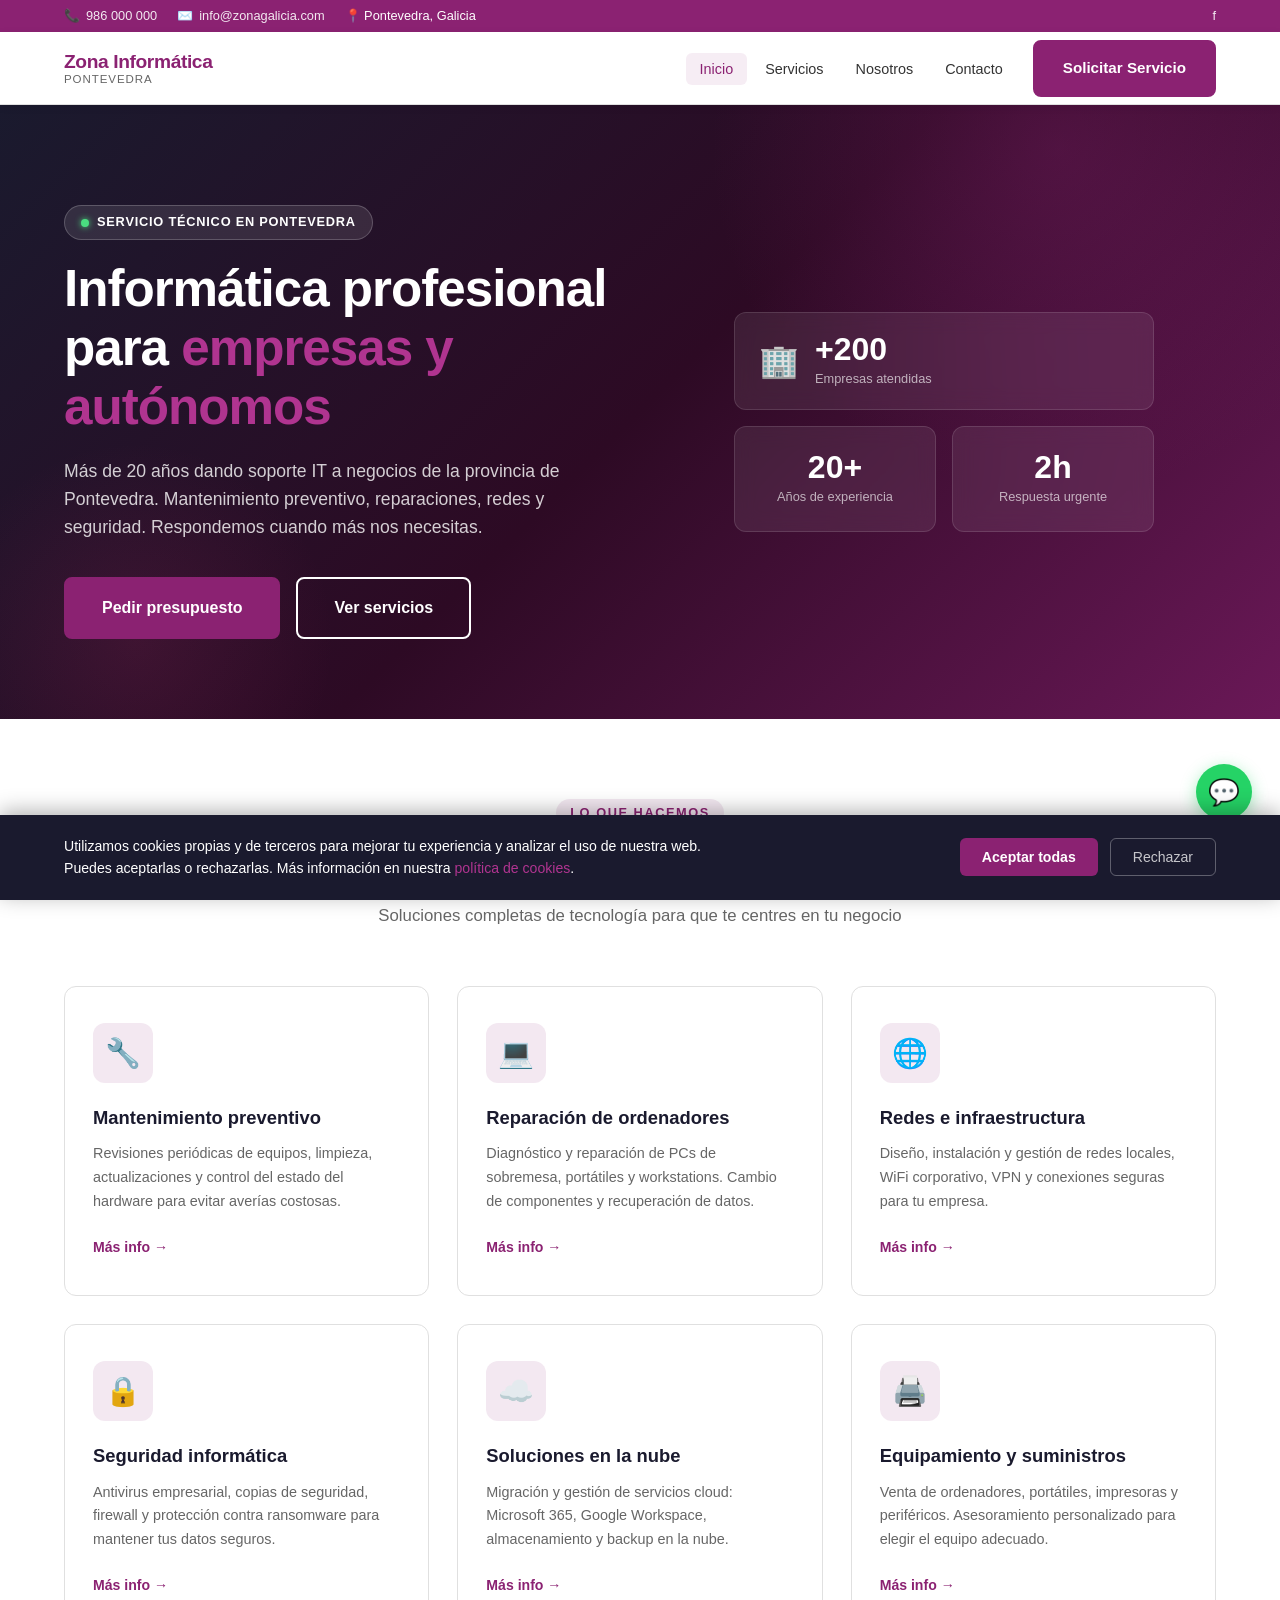
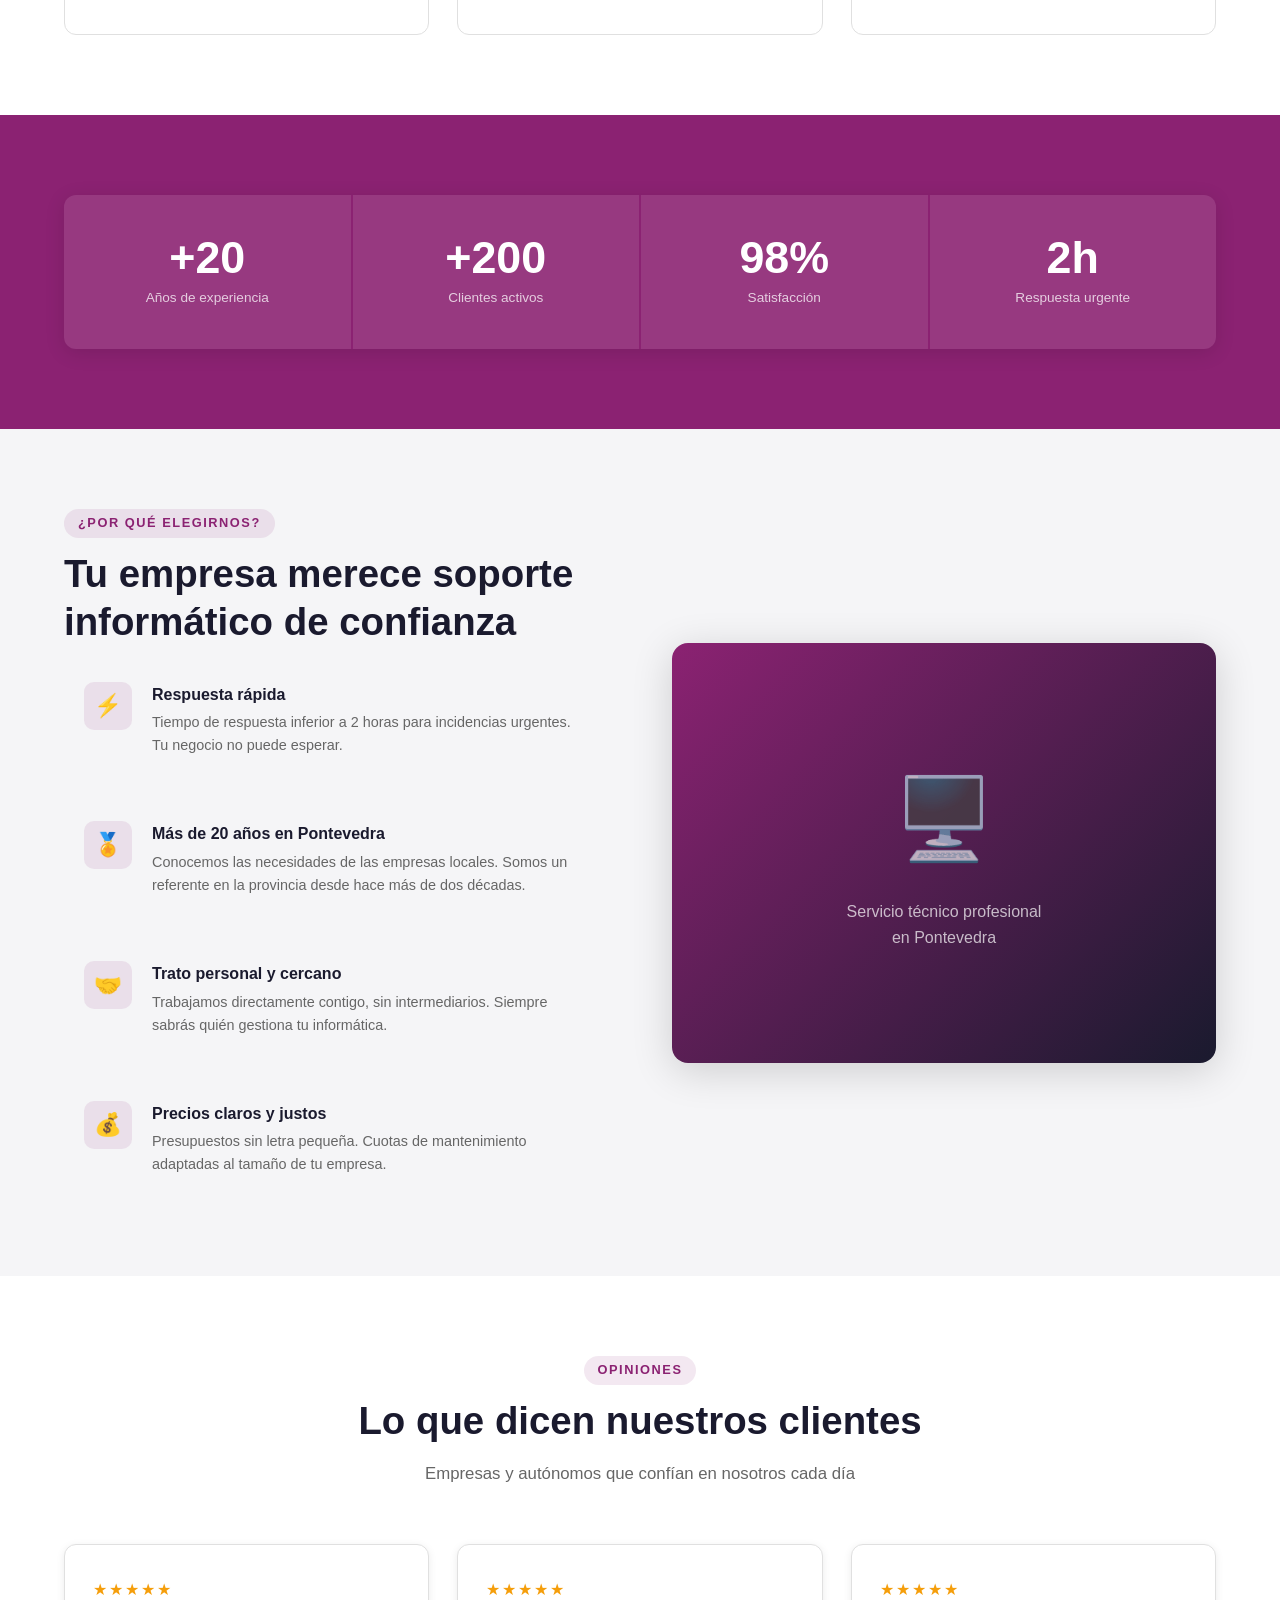
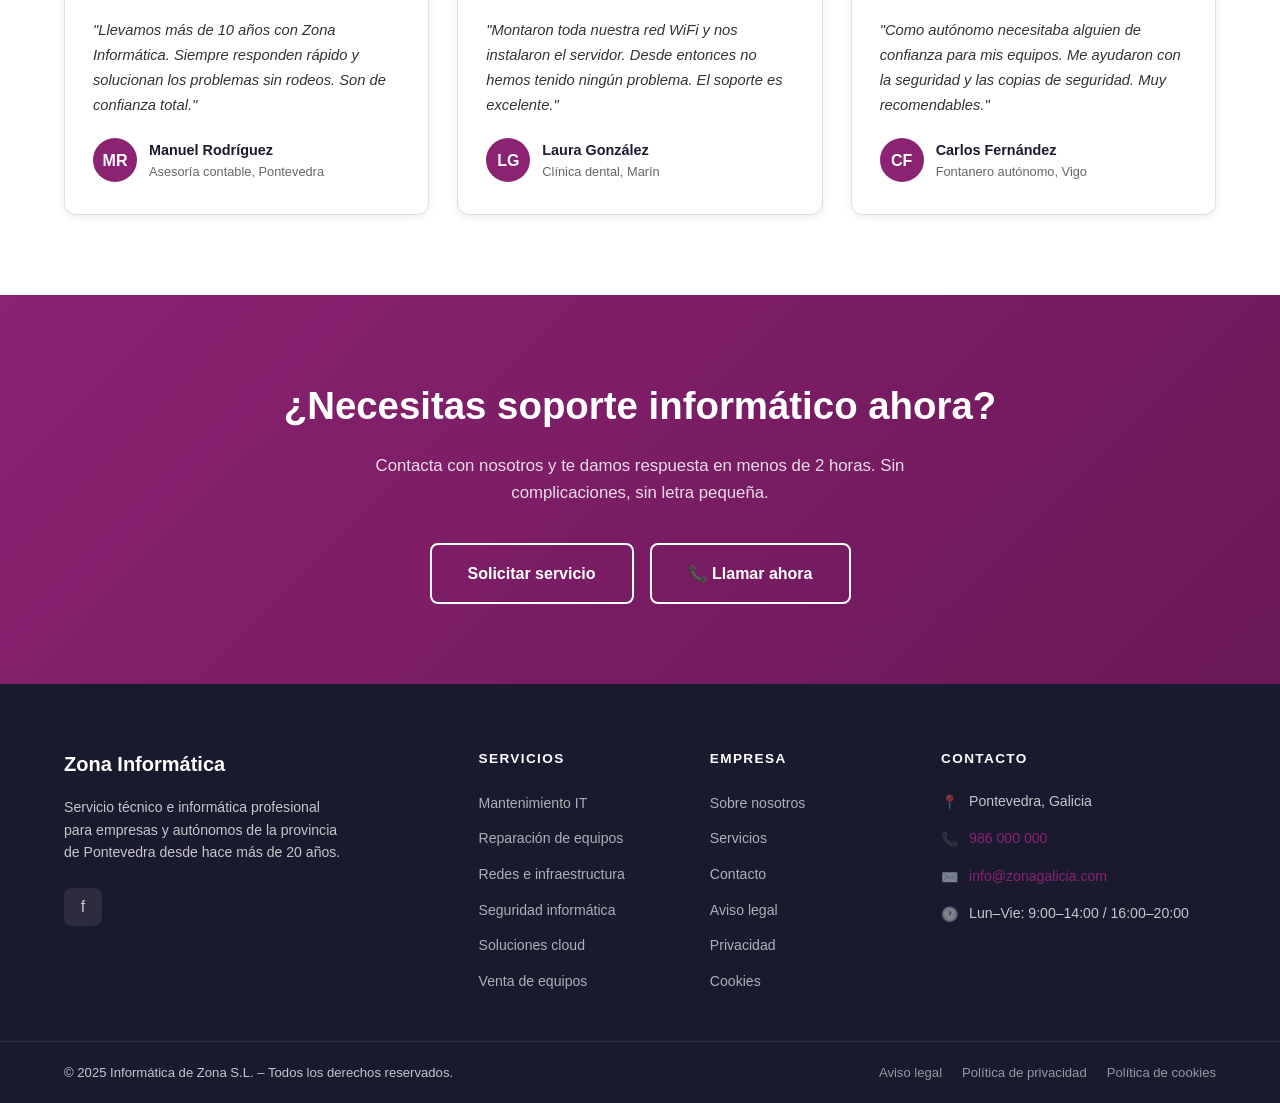
==== index.html @ 4cf59fad "Actualizar dominio de zonainformatica.es a zonagalicia.com Reemplazado el dominio en todos los archi" ====
<!DOCTYPE html>
<html lang="es">
<head>
  <meta charset="UTF-8">
  <meta name="viewport" content="width=device-width, initial-scale=1.0">
  <meta name="description" content="Zona Informática Pontevedra – Servicio técnico y mantenimiento informático para empresas y autónomos en la provincia de Pontevedra. Reparación de ordenadores, redes, seguridad y soporte IT.">
  <meta name="keywords" content="informática Pontevedra, servicio técnico informático, mantenimiento ordenadores, reparación PC Pontevedra, soporte IT empresas, redes informáticas Galicia">
  <meta name="author" content="Zona Informática Pontevedra">
  <meta name="robots" content="index, follow">
  <meta name="geo.region" content="ES-PO">
  <meta name="geo.placename" content="Pontevedra">

  <!-- Open Graph -->
  <meta property="og:type" content="website">
  <meta property="og:title" content="Zona Informática Pontevedra | Servicio Técnico y Mantenimiento IT">
  <meta property="og:description" content="Expertos en mantenimiento informático para empresas y autónomos en Pontevedra. Más de 20 años de experiencia.">
  <meta property="og:url" content="https://www.zonagalicia.com">
  <meta property="og:image" content="https://www.zonagalicia.com/img/og-image.jpg">
  <meta property="og:locale" content="es_ES">
  <meta property="og:site_name" content="Zona Informática Pontevedra">

  <!-- Twitter Card -->
  <meta name="twitter:card" content="summary_large_image">
  <meta name="twitter:title" content="Zona Informática Pontevedra">
  <meta name="twitter:description" content="Servicio técnico y mantenimiento informático en Pontevedra.">

  <link rel="canonical" href="https://www.zonagalicia.com/">
  <link rel="stylesheet" href="css/style.css">

  <title>Zona Informática Pontevedra | Servicio Técnico y Mantenimiento IT</title>

  <!-- Structured Data -->
  <script type="application/ld+json">
  {
    "@context": "https://schema.org",
    "@type": "LocalBusiness",
    "name": "Zona Informática Pontevedra",
    "alternateName": "Informática de Zona S.L.",
    "description": "Servicio técnico y mantenimiento informático para empresas y autónomos en la provincia de Pontevedra.",
    "url": "https://www.zonagalicia.com",
    "telephone": "+34-986-000-000",
    "email": "info@zonagalicia.com",
    "address": {
      "@type": "PostalAddress",
      "streetAddress": "Rúa de Benito Corbal, 39",
      "addressLocality": "Pontevedra",
      "addressRegion": "Galicia",
      "postalCode": "36001",
      "addressCountry": "ES"
    },
    "geo": {
      "@type": "GeoCoordinates",
      "latitude": 42.4315,
      "longitude": -8.6444
    },
    "openingHoursSpecification": [
      {
        "@type": "OpeningHoursSpecification",
        "dayOfWeek": ["Monday","Tuesday","Wednesday","Thursday","Friday"],
        "opens": "09:00",
        "closes": "14:00"
      },
      {
        "@type": "OpeningHoursSpecification",
        "dayOfWeek": ["Monday","Tuesday","Wednesday","Thursday","Friday"],
        "opens": "16:00",
        "closes": "20:00"
      }
    ],
    "sameAs": ["https://www.facebook.com/zonainformaticapontevedra"]
  }
  </script>
</head>
<body>

  <!-- Skip link (accessibility) -->
  <a class="skip-link" href="#main-content">Saltar al contenido principal</a>

  <!-- Top Bar -->
  <div class="topbar" role="banner">
    <div class="container">
      <div class="topbar__inner">
        <div class="topbar__contacts">
          <span class="topbar__item">📞 <a href="tel:+34986000000">986 000 000</a></span>
          <span class="topbar__item">✉️ <a href="mailto:info@zonagalicia.com">info@zonagalicia.com</a></span>
          <span class="topbar__item">📍 Pontevedra, Galicia</span>
        </div>
        <div class="topbar__social">
          <a href="https://www.facebook.com/zonainformaticapontevedra" target="_blank" rel="noopener noreferrer" aria-label="Facebook de Zona Informática">f</a>
        </div>
      </div>
    </div>
  </div>

  <!-- Header -->
  <header class="site-header" role="banner">
    <div class="container">
      <nav class="navbar" role="navigation" aria-label="Navegación principal">
        <a href="index.html" class="navbar__brand" aria-label="Zona Informática Pontevedra – Inicio">
          <img src="img/logo.png" alt="Logotipo Zona Informática" class="navbar__logo" width="48" height="48"
            onerror="this.style.display='none'">
          <div class="navbar__brand-text">
            <span class="navbar__brand-name">Zona Informática</span>
            <span class="navbar__brand-sub">Pontevedra</span>
          </div>
        </a>

        <button class="navbar__toggle" id="navToggle" aria-controls="mainNav" aria-expanded="false" aria-label="Abrir menú">
          <span></span><span></span><span></span>
        </button>

        <ul class="navbar__nav" id="mainNav" role="list">
          <li><a href="index.html" class="navbar__link active" aria-current="page">Inicio</a></li>
          <li><a href="servicios.html" class="navbar__link">Servicios</a></li>
          <li><a href="sobre-nosotros.html" class="navbar__link">Nosotros</a></li>
          <li><a href="contacto.html" class="navbar__link">Contacto</a></li>
          <li class="navbar__cta"><a href="contacto.html" class="btn btn--primary">Solicitar Servicio</a></li>
        </ul>
      </nav>
    </div>
  </header>

  <!-- Main Content -->
  <main id="main-content">

    <!-- Hero -->
    <section class="hero" aria-labelledby="hero-title">
      <div class="container">
        <div class="hero__inner">
          <div class="hero__content">
            <div class="hero__badge">
              <span class="hero__badge-dot"></span>
              Servicio técnico en Pontevedra
            </div>
            <h1 class="hero__title" id="hero-title">
              Informática profesional<br>para <em>empresas y autónomos</em>
            </h1>
            <p class="hero__text">
              Más de 20 años dando soporte IT a negocios de la provincia de Pontevedra.
              Mantenimiento preventivo, reparaciones, redes y seguridad. Respondemos cuando más nos necesitas.
            </p>
            <div class="hero__actions">
              <a href="contacto.html" class="btn btn--primary btn--lg">Pedir presupuesto</a>
              <a href="servicios.html" class="btn btn--outline btn--lg">Ver servicios</a>
            </div>
          </div>

          <div class="hero__visual" aria-hidden="true">
            <div class="hero__card-grid">
              <div class="hero__stat-card">
                <div class="hero__stat-icon">🏢</div>
                <div>
                  <div class="hero__stat-number">+200</div>
                  <div class="hero__stat-label">Empresas atendidas</div>
                </div>
              </div>
              <div class="hero__stat-card">
                <div class="hero__stat-number">20+</div>
                <div class="hero__stat-label">Años de experiencia</div>
              </div>
              <div class="hero__stat-card">
                <div class="hero__stat-number">2h</div>
                <div class="hero__stat-label">Respuesta urgente</div>
              </div>
            </div>
          </div>
        </div>
      </div>
    </section>

    <!-- Services Overview -->
    <section class="section" id="servicios" aria-labelledby="services-title">
      <div class="container">
        <div class="section__header">
          <span class="section__label">Lo que hacemos</span>
          <h2 class="section__title" id="services-title">Servicios informáticos para tu empresa</h2>
          <p class="section__subtitle">Soluciones completas de tecnología para que te centres en tu negocio</p>
        </div>

        <div class="services__grid" role="list">

          <article class="service-card" role="listitem">
            <div class="service-card__icon" aria-hidden="true">🔧</div>
            <h3 class="service-card__title">Mantenimiento preventivo</h3>
            <p class="service-card__text">Revisiones periódicas de equipos, limpieza, actualizaciones y control del estado del hardware para evitar averías costosas.</p>
            <a href="servicios.html#mantenimiento" class="service-card__link">Más info →</a>
          </article>

          <article class="service-card" role="listitem">
            <div class="service-card__icon" aria-hidden="true">💻</div>
            <h3 class="service-card__title">Reparación de ordenadores</h3>
            <p class="service-card__text">Diagnóstico y reparación de PCs de sobremesa, portátiles y workstations. Cambio de componentes y recuperación de datos.</p>
            <a href="servicios.html#reparacion" class="service-card__link">Más info →</a>
          </article>

          <article class="service-card" role="listitem">
            <div class="service-card__icon" aria-hidden="true">🌐</div>
            <h3 class="service-card__title">Redes e infraestructura</h3>
            <p class="service-card__text">Diseño, instalación y gestión de redes locales, WiFi corporativo, VPN y conexiones seguras para tu empresa.</p>
            <a href="servicios.html#redes" class="service-card__link">Más info →</a>
          </article>

          <article class="service-card" role="listitem">
            <div class="service-card__icon" aria-hidden="true">🔒</div>
            <h3 class="service-card__title">Seguridad informática</h3>
            <p class="service-card__text">Antivirus empresarial, copias de seguridad, firewall y protección contra ransomware para mantener tus datos seguros.</p>
            <a href="servicios.html#seguridad" class="service-card__link">Más info →</a>
          </article>

          <article class="service-card" role="listitem">
            <div class="service-card__icon" aria-hidden="true">☁️</div>
            <h3 class="service-card__title">Soluciones en la nube</h3>
            <p class="service-card__text">Migración y gestión de servicios cloud: Microsoft 365, Google Workspace, almacenamiento y backup en la nube.</p>
            <a href="servicios.html#cloud" class="service-card__link">Más info →</a>
          </article>

          <article class="service-card" role="listitem">
            <div class="service-card__icon" aria-hidden="true">🖨️</div>
            <h3 class="service-card__title">Equipamiento y suministros</h3>
            <p class="service-card__text">Venta de ordenadores, portátiles, impresoras y periféricos. Asesoramiento personalizado para elegir el equipo adecuado.</p>
            <a href="servicios.html#equipamiento" class="service-card__link">Más info →</a>
          </article>

        </div>
      </div>
    </section>

    <!-- Stats -->
    <section class="section section--primary" aria-labelledby="stats-title">
      <div class="container">
        <h2 class="sr-only" id="stats-title">Datos de Zona Informática</h2>
        <div class="stats__grid" role="list">
          <div class="stat-item" role="listitem">
            <div class="stat-item__number">+20</div>
            <div class="stat-item__label">Años de experiencia</div>
          </div>
          <div class="stat-item" role="listitem">
            <div class="stat-item__number">+200</div>
            <div class="stat-item__label">Clientes activos</div>
          </div>
          <div class="stat-item" role="listitem">
            <div class="stat-item__number">98%</div>
            <div class="stat-item__label">Satisfacción</div>
          </div>
          <div class="stat-item" role="listitem">
            <div class="stat-item__number">2h</div>
            <div class="stat-item__label">Respuesta urgente</div>
          </div>
        </div>
      </div>
    </section>

    <!-- Why Us -->
    <section class="section section--light" aria-labelledby="why-title">
      <div class="container">
        <div class="why-grid">
          <div>
            <span class="section__label">¿Por qué elegirnos?</span>
            <h2 class="section__title" id="why-title">Tu empresa merece soporte informático de confianza</h2>
            <div class="why__features">

              <div class="why__feature">
                <div class="why__feature-icon" aria-hidden="true">⚡</div>
                <div>
                  <h3 class="why__feature-title">Respuesta rápida</h3>
                  <p class="why__feature-text">Tiempo de respuesta inferior a 2 horas para incidencias urgentes. Tu negocio no puede esperar.</p>
                </div>
              </div>

              <div class="why__feature">
                <div class="why__feature-icon" aria-hidden="true">🏅</div>
                <div>
                  <h3 class="why__feature-title">Más de 20 años en Pontevedra</h3>
                  <p class="why__feature-text">Conocemos las necesidades de las empresas locales. Somos un referente en la provincia desde hace más de dos décadas.</p>
                </div>
              </div>

              <div class="why__feature">
                <div class="why__feature-icon" aria-hidden="true">🤝</div>
                <div>
                  <h3 class="why__feature-title">Trato personal y cercano</h3>
                  <p class="why__feature-text">Trabajamos directamente contigo, sin intermediarios. Siempre sabrás quién gestiona tu informática.</p>
                </div>
              </div>

              <div class="why__feature">
                <div class="why__feature-icon" aria-hidden="true">💰</div>
                <div>
                  <h3 class="why__feature-title">Precios claros y justos</h3>
                  <p class="why__feature-text">Presupuestos sin letra pequeña. Cuotas de mantenimiento adaptadas al tamaño de tu empresa.</p>
                </div>
              </div>

            </div>
          </div>

          <div class="why__image" role="img" aria-label="Técnico trabajando en reparación de ordenadores">
            <div class="why__image-placeholder">
              <div class="icon">🖥️</div>
              <p>Servicio técnico profesional<br>en Pontevedra</p>
            </div>
          </div>
        </div>
      </div>
    </section>

    <!-- Testimonials -->
    <section class="section" aria-labelledby="testimonials-title">
      <div class="container">
        <div class="section__header">
          <span class="section__label">Opiniones</span>
          <h2 class="section__title" id="testimonials-title">Lo que dicen nuestros clientes</h2>
          <p class="section__subtitle">Empresas y autónomos que confían en nosotros cada día</p>
        </div>

        <div class="testimonials__grid" role="list">

          <article class="testimonial-card" role="listitem">
            <div class="testimonial-card__stars" aria-label="Valoración 5 de 5">★★★★★</div>
            <p class="testimonial-card__text">"Llevamos más de 10 años con Zona Informática. Siempre responden rápido y solucionan los problemas sin rodeos. Son de confianza total."</p>
            <div class="testimonial-card__author">
              <div class="testimonial-card__avatar" aria-hidden="true">MR</div>
              <div>
                <div class="testimonial-card__name">Manuel Rodríguez</div>
                <div class="testimonial-card__role">Asesoría contable, Pontevedra</div>
              </div>
            </div>
          </article>

          <article class="testimonial-card" role="listitem">
            <div class="testimonial-card__stars" aria-label="Valoración 5 de 5">★★★★★</div>
            <p class="testimonial-card__text">"Montaron toda nuestra red WiFi y nos instalaron el servidor. Desde entonces no hemos tenido ningún problema. El soporte es excelente."</p>
            <div class="testimonial-card__author">
              <div class="testimonial-card__avatar" aria-hidden="true">LG</div>
              <div>
                <div class="testimonial-card__name">Laura González</div>
                <div class="testimonial-card__role">Clínica dental, Marín</div>
              </div>
            </div>
          </article>

          <article class="testimonial-card" role="listitem">
            <div class="testimonial-card__stars" aria-label="Valoración 5 de 5">★★★★★</div>
            <p class="testimonial-card__text">"Como autónomo necesitaba alguien de confianza para mis equipos. Me ayudaron con la seguridad y las copias de seguridad. Muy recomendables."</p>
            <div class="testimonial-card__author">
              <div class="testimonial-card__avatar" aria-hidden="true">CF</div>
              <div>
                <div class="testimonial-card__name">Carlos Fernández</div>
                <div class="testimonial-card__role">Fontanero autónomo, Vigo</div>
              </div>
            </div>
          </article>

        </div>
      </div>
    </section>

    <!-- CTA Banner -->
    <section class="cta-banner" aria-labelledby="cta-title">
      <div class="container">
        <h2 class="cta-banner__title" id="cta-title">¿Necesitas soporte informático ahora?</h2>
        <p class="cta-banner__text">Contacta con nosotros y te damos respuesta en menos de 2 horas. Sin complicaciones, sin letra pequeña.</p>
        <div class="cta-banner__actions">
          <a href="contacto.html" class="btn btn--outline btn--lg">Solicitar servicio</a>
          <a href="tel:+34986000000" class="btn btn--outline btn--lg">📞 Llamar ahora</a>
        </div>
      </div>
    </section>

  </main>

  <!-- Footer -->
  <footer class="site-footer" role="contentinfo">
    <div class="container">
      <div class="footer__main">

        <div class="footer__brand">
          <img src="img/logo.png" alt="Zona Informática" class="footer__logo" width="52" height="52"
            onerror="this.style.display='none'">
          <div class="footer__brand-name">Zona Informática</div>
          <p class="footer__tagline">Servicio técnico e informática profesional para empresas y autónomos de la provincia de Pontevedra desde hace más de 20 años.</p>
          <div class="footer__social">
            <a href="https://www.facebook.com/zonainformaticapontevedra" target="_blank" rel="noopener noreferrer"
              class="footer__social-link" aria-label="Síguenos en Facebook">f</a>
          </div>
        </div>

        <div>
          <h3 class="footer__col-title">Servicios</h3>
          <ul class="footer__links">
            <li><a href="servicios.html#mantenimiento">Mantenimiento IT</a></li>
            <li><a href="servicios.html#reparacion">Reparación de equipos</a></li>
            <li><a href="servicios.html#redes">Redes e infraestructura</a></li>
            <li><a href="servicios.html#seguridad">Seguridad informática</a></li>
            <li><a href="servicios.html#cloud">Soluciones cloud</a></li>
            <li><a href="servicios.html#equipamiento">Venta de equipos</a></li>
          </ul>
        </div>

        <div>
          <h3 class="footer__col-title">Empresa</h3>
          <ul class="footer__links">
            <li><a href="sobre-nosotros.html">Sobre nosotros</a></li>
            <li><a href="servicios.html">Servicios</a></li>
            <li><a href="contacto.html">Contacto</a></li>
            <li><a href="aviso-legal.html">Aviso legal</a></li>
            <li><a href="politica-privacidad.html">Privacidad</a></li>
            <li><a href="politica-cookies.html">Cookies</a></li>
          </ul>
        </div>

        <div>
          <h3 class="footer__col-title">Contacto</h3>
          <div class="footer__contact-items">
            <div class="footer__contact-item">
              <span class="footer__contact-icon" aria-hidden="true">📍</span>
              <span>Pontevedra, Galicia</span>
            </div>
            <div class="footer__contact-item">
              <span class="footer__contact-icon" aria-hidden="true">📞</span>
              <a href="tel:+34986000000">986 000 000</a>
            </div>
            <div class="footer__contact-item">
              <span class="footer__contact-icon" aria-hidden="true">✉️</span>
              <a href="mailto:info@zonagalicia.com">info@zonagalicia.com</a>
            </div>
            <div class="footer__contact-item">
              <span class="footer__contact-icon" aria-hidden="true">🕐</span>
              <span>Lun–Vie: 9:00–14:00 / 16:00–20:00</span>
            </div>
          </div>
        </div>

      </div>
    </div>

    <div class="footer__bottom">
      <div class="container">
        <div class="footer__bottom-inner">
          <p class="footer__copyright">© 2025 Informática de Zona S.L. – Todos los derechos reservados.</p>
          <nav class="footer__legal-links" aria-label="Enlacesl legales">
            <a href="aviso-legal.html">Aviso legal</a>
            <a href="politica-privacidad.html">Política de privacidad</a>
            <a href="politica-cookies.html">Política de cookies</a>
          </nav>
        </div>
      </div>
    </div>
  </footer>

  <!-- WhatsApp float -->
  <a href="https://wa.me/34986000000" class="whatsapp-float" target="_blank" rel="noopener noreferrer"
    aria-label="Contáctanos por WhatsApp">💬</a>

  <!-- Cookie Banner -->
  <div class="cookie-banner" id="cookieBanner" role="dialog" aria-modal="false" aria-label="Aviso de cookies">
    <div class="container">
      <div class="cookie-banner__inner">
        <p class="cookie-banner__text">
          Utilizamos cookies propias y de terceros para mejorar tu experiencia y analizar el uso de nuestra web.
          Puedes aceptarlas o rechazarlas. Más información en nuestra
          <a href="politica-cookies.html">política de cookies</a>.
        </p>
        <div class="cookie-banner__actions">
          <button class="btn--cookie-accept" id="cookieAccept">Aceptar todas</button>
          <button class="btn--cookie-reject" id="cookieReject">Rechazar</button>
        </div>
      </div>
    </div>
  </div>

  <script src="js/main.js"></script>
</body>
</html>
---- css/style.css ----
/* =============================================
   ZONA INFORMÁTICA PONTEVEDRA - Stylesheet
   Kit Digital - Sitio Web y Presencia Básica
   ============================================= */

/* --- Variables --- */
:root {
  --color-primary: #8B2272;
  --color-primary-dark: #6a1857;
  --color-primary-light: #b03490;
  --color-secondary: #5a5a5a;
  --color-accent: #c0306e;
  --color-white: #ffffff;
  --color-light: #f5f5f7;
  --color-dark: #1a1a2e;
  --color-text: #333333;
  --color-muted: #666666;
  --color-border: #e0e0e0;
  --font-main: 'Segoe UI', Roboto, Arial, sans-serif;
  --shadow-sm: 0 2px 8px rgba(0,0,0,0.08);
  --shadow-md: 0 4px 20px rgba(0,0,0,0.12);
  --shadow-lg: 0 8px 40px rgba(0,0,0,0.16);
  --radius: 8px;
  --transition: 0.3s ease;
  --max-width: 1200px;
}

/* --- Reset & Base --- */
*, *::before, *::after { box-sizing: border-box; margin: 0; padding: 0; }

html {
  scroll-behavior: smooth;
  font-size: 16px;
}

body {
  font-family: var(--font-main);
  color: var(--color-text);
  background: var(--color-white);
  line-height: 1.6;
}

img { max-width: 100%; height: auto; display: block; }
a { color: var(--color-primary); text-decoration: none; transition: color var(--transition); }
a:hover { color: var(--color-primary-dark); }
a:focus-visible { outline: 3px solid var(--color-primary); outline-offset: 2px; border-radius: 3px; }

ul { list-style: none; }

.sr-only {
  position: absolute; width: 1px; height: 1px;
  padding: 0; margin: -1px; overflow: hidden;
  clip: rect(0,0,0,0); border: 0;
}

/* --- Layout --- */
.container {
  width: 100%;
  max-width: var(--max-width);
  margin: 0 auto;
  padding: 0 24px;
}

.section { padding: 80px 0; }
.section--light { background: var(--color-light); }
.section--dark { background: var(--color-dark); color: var(--color-white); }
.section--primary { background: var(--color-primary); color: var(--color-white); }

.section__header { text-align: center; margin-bottom: 56px; }
.section__label {
  display: inline-block;
  font-size: 0.8rem;
  font-weight: 700;
  letter-spacing: 0.12em;
  text-transform: uppercase;
  color: var(--color-primary);
  background: rgba(139, 34, 114, 0.1);
  padding: 4px 14px;
  border-radius: 20px;
  margin-bottom: 12px;
}
.section--dark .section__label,
.section--primary .section__label {
  color: var(--color-white);
  background: rgba(255,255,255,0.15);
}

.section__title {
  font-size: clamp(1.8rem, 3vw, 2.4rem);
  font-weight: 700;
  color: var(--color-dark);
  line-height: 1.25;
  margin-bottom: 16px;
}
.section--dark .section__title,
.section--primary .section__title { color: var(--color-white); }

.section__subtitle {
  font-size: 1.05rem;
  color: var(--color-muted);
  max-width: 600px;
  margin: 0 auto;
}
.section--dark .section__subtitle,
.section--primary .section__subtitle { color: rgba(255,255,255,0.8); }

/* --- Buttons --- */
.btn {
  display: inline-flex;
  align-items: center;
  gap: 8px;
  padding: 14px 28px;
  border-radius: var(--radius);
  font-size: 0.95rem;
  font-weight: 600;
  cursor: pointer;
  transition: all var(--transition);
  border: 2px solid transparent;
  text-align: center;
  white-space: nowrap;
}

.btn--primary {
  background: var(--color-primary);
  color: var(--color-white);
  border-color: var(--color-primary);
}
.btn--primary:hover {
  background: var(--color-primary-dark);
  border-color: var(--color-primary-dark);
  color: var(--color-white);
  transform: translateY(-2px);
  box-shadow: var(--shadow-md);
}

.btn--outline {
  background: transparent;
  color: var(--color-white);
  border-color: var(--color-white);
}
.btn--outline:hover {
  background: var(--color-white);
  color: var(--color-primary);
  transform: translateY(-2px);
}

.btn--outline-dark {
  background: transparent;
  color: var(--color-primary);
  border-color: var(--color-primary);
}
.btn--outline-dark:hover {
  background: var(--color-primary);
  color: var(--color-white);
  transform: translateY(-2px);
}

.btn--lg { padding: 16px 36px; font-size: 1rem; }

/* --- Header / Navbar --- */
.site-header {
  position: sticky;
  top: 0;
  z-index: 1000;
  background: var(--color-white);
  border-bottom: 1px solid var(--color-border);
  box-shadow: var(--shadow-sm);
}

.navbar {
  display: flex;
  align-items: center;
  justify-content: space-between;
  height: 72px;
}

.navbar__brand {
  display: flex;
  align-items: center;
  gap: 12px;
  text-decoration: none;
}

.navbar__logo {
  width: 48px;
  height: 48px;
  object-fit: contain;
}

.navbar__brand-text { line-height: 1.2; }

.navbar__brand-name {
  display: block;
  font-size: 1.2rem;
  font-weight: 800;
  color: var(--color-primary);
  letter-spacing: -0.02em;
}

.navbar__brand-sub {
  display: block;
  font-size: 0.72rem;
  color: var(--color-muted);
  letter-spacing: 0.08em;
  text-transform: uppercase;
}

.navbar__nav { display: flex; align-items: center; gap: 4px; }

.navbar__link {
  padding: 8px 14px;
  border-radius: 6px;
  font-size: 0.9rem;
  font-weight: 500;
  color: var(--color-text);
  transition: all var(--transition);
}
.navbar__link:hover,
.navbar__link.active {
  background: rgba(139, 34, 114, 0.08);
  color: var(--color-primary);
}

.navbar__cta { margin-left: 12px; }

.navbar__toggle {
  display: none;
  flex-direction: column;
  gap: 5px;
  background: none;
  border: none;
  cursor: pointer;
  padding: 8px;
  border-radius: 6px;
}
.navbar__toggle span {
  display: block;
  width: 24px;
  height: 2px;
  background: var(--color-dark);
  border-radius: 2px;
  transition: all var(--transition);
}
.navbar__toggle[aria-expanded="true"] span:nth-child(1) { transform: translateY(7px) rotate(45deg); }
.navbar__toggle[aria-expanded="true"] span:nth-child(2) { opacity: 0; }
.navbar__toggle[aria-expanded="true"] span:nth-child(3) { transform: translateY(-7px) rotate(-45deg); }

/* --- Top bar --- */
.topbar {
  background: var(--color-primary);
  color: var(--color-white);
  font-size: 0.8rem;
  padding: 6px 0;
}
.topbar__inner {
  display: flex;
  align-items: center;
  justify-content: space-between;
  flex-wrap: wrap;
  gap: 8px;
}
.topbar a { color: var(--color-white); opacity: 0.9; }
.topbar a:hover { opacity: 1; }
.topbar__contacts { display: flex; gap: 20px; flex-wrap: wrap; }
.topbar__item { display: flex; align-items: center; gap: 6px; }
.topbar__social { display: flex; gap: 12px; }

/* --- Hero --- */
.hero {
  background: linear-gradient(135deg, var(--color-dark) 0%, #2d0a24 50%, var(--color-primary-dark) 100%);
  color: var(--color-white);
  padding: 100px 0 80px;
  position: relative;
  overflow: hidden;
}

.hero::before {
  content: '';
  position: absolute;
  top: -50%;
  right: -10%;
  width: 700px;
  height: 700px;
  background: radial-gradient(circle, rgba(139,34,114,0.3) 0%, transparent 70%);
  pointer-events: none;
}

.hero::after {
  content: '';
  position: absolute;
  bottom: -20%;
  left: -5%;
  width: 400px;
  height: 400px;
  background: radial-gradient(circle, rgba(192,48,110,0.15) 0%, transparent 70%);
  pointer-events: none;
}

.hero__inner {
  display: grid;
  grid-template-columns: 1fr 1fr;
  gap: 64px;
  align-items: center;
  position: relative;
  z-index: 1;
}

.hero__badge {
  display: inline-flex;
  align-items: center;
  gap: 8px;
  background: rgba(255,255,255,0.1);
  border: 1px solid rgba(255,255,255,0.2);
  padding: 6px 16px;
  border-radius: 20px;
  font-size: 0.8rem;
  font-weight: 600;
  letter-spacing: 0.06em;
  text-transform: uppercase;
  margin-bottom: 20px;
}

.hero__badge-dot {
  width: 8px;
  height: 8px;
  border-radius: 50%;
  background: #4ade80;
  box-shadow: 0 0 6px #4ade80;
  animation: pulse 2s infinite;
}

@keyframes pulse {
  0%, 100% { opacity: 1; }
  50% { opacity: 0.5; }
}

.hero__title {
  font-size: clamp(2rem, 4vw, 3.2rem);
  font-weight: 800;
  line-height: 1.15;
  margin-bottom: 20px;
  letter-spacing: -0.02em;
}

.hero__title em {
  font-style: normal;
  color: var(--color-primary-light);
}

.hero__text {
  font-size: 1.1rem;
  color: rgba(255,255,255,0.8);
  margin-bottom: 36px;
  max-width: 520px;
}

.hero__actions { display: flex; gap: 16px; flex-wrap: wrap; }

.hero__visual {
  display: flex;
  justify-content: center;
  align-items: center;
}

.hero__card-grid {
  display: grid;
  grid-template-columns: 1fr 1fr;
  gap: 16px;
  width: 100%;
  max-width: 420px;
}

.hero__stat-card {
  background: rgba(255,255,255,0.08);
  border: 1px solid rgba(255,255,255,0.12);
  border-radius: 12px;
  padding: 24px 20px;
  backdrop-filter: blur(10px);
  text-align: center;
}

.hero__stat-card:first-child {
  grid-column: 1 / -1;
  display: flex;
  align-items: center;
  gap: 16px;
  text-align: left;
  padding: 20px 24px;
}

.hero__stat-icon {
  font-size: 2rem;
  line-height: 1;
}

.hero__stat-number {
  font-size: 2rem;
  font-weight: 800;
  color: var(--color-white);
  line-height: 1;
}

.hero__stat-label {
  font-size: 0.8rem;
  color: rgba(255,255,255,0.65);
  margin-top: 4px;
}

/* --- Services Grid --- */
.services__grid {
  display: grid;
  grid-template-columns: repeat(3, 1fr);
  gap: 28px;
}

.service-card {
  background: var(--color-white);
  border: 1px solid var(--color-border);
  border-radius: 12px;
  padding: 36px 28px;
  transition: all var(--transition);
  position: relative;
  overflow: hidden;
}

.service-card::before {
  content: '';
  position: absolute;
  top: 0; left: 0; right: 0;
  height: 4px;
  background: var(--color-primary);
  transform: scaleX(0);
  transition: transform var(--transition);
  transform-origin: left;
}

.service-card:hover {
  border-color: rgba(139,34,114,0.3);
  box-shadow: var(--shadow-md);
  transform: translateY(-4px);
}

.service-card:hover::before { transform: scaleX(1); }

.service-card__icon {
  width: 60px;
  height: 60px;
  background: rgba(139,34,114,0.1);
  border-radius: 12px;
  display: flex;
  align-items: center;
  justify-content: center;
  font-size: 1.8rem;
  margin-bottom: 20px;
}

.service-card__title {
  font-size: 1.15rem;
  font-weight: 700;
  color: var(--color-dark);
  margin-bottom: 10px;
}

.service-card__text {
  font-size: 0.9rem;
  color: var(--color-muted);
  line-height: 1.65;
  margin-bottom: 20px;
}

.service-card__link {
  font-size: 0.88rem;
  font-weight: 600;
  color: var(--color-primary);
  display: inline-flex;
  align-items: center;
  gap: 4px;
}
.service-card__link:hover { gap: 8px; }

/* --- Why Us --- */
.why-grid {
  display: grid;
  grid-template-columns: 1fr 1fr;
  gap: 64px;
  align-items: center;
}

.why__features { display: flex; flex-direction: column; gap: 24px; }

.why__feature {
  display: flex;
  gap: 20px;
  padding: 20px;
  border-radius: var(--radius);
  transition: background var(--transition);
}
.why__feature:hover { background: rgba(139,34,114,0.05); }

.why__feature-icon {
  width: 48px;
  height: 48px;
  background: rgba(139,34,114,0.1);
  border-radius: 10px;
  display: flex;
  align-items: center;
  justify-content: center;
  font-size: 1.4rem;
  flex-shrink: 0;
}

.why__feature-title {
  font-size: 1rem;
  font-weight: 700;
  color: var(--color-dark);
  margin-bottom: 4px;
}

.why__feature-text { font-size: 0.9rem; color: var(--color-muted); }

.why__image {
  border-radius: 16px;
  overflow: hidden;
  box-shadow: var(--shadow-lg);
  background: linear-gradient(135deg, var(--color-primary) 0%, var(--color-dark) 100%);
  min-height: 420px;
  display: flex;
  align-items: center;
  justify-content: center;
  position: relative;
}

.why__image-placeholder {
  text-align: center;
  color: rgba(255,255,255,0.7);
  padding: 40px;
}

.why__image-placeholder .icon { font-size: 5rem; margin-bottom: 16px; }
.why__image-placeholder p { font-size: 1rem; }

/* --- Stats / Numbers --- */
.stats__grid {
  display: grid;
  grid-template-columns: repeat(4, 1fr);
  gap: 2px;
  border-radius: 12px;
  overflow: hidden;
  box-shadow: var(--shadow-md);
}

.stat-item {
  background: rgba(255,255,255,0.1);
  padding: 40px 24px;
  text-align: center;
}

.stat-item__number {
  font-size: 2.8rem;
  font-weight: 800;
  color: var(--color-white);
  line-height: 1;
  margin-bottom: 8px;
}

.stat-item__label {
  font-size: 0.85rem;
  color: rgba(255,255,255,0.75);
  font-weight: 500;
}

/* --- Testimonials --- */
.testimonials__grid {
  display: grid;
  grid-template-columns: repeat(3, 1fr);
  gap: 28px;
}

.testimonial-card {
  background: var(--color-white);
  border: 1px solid var(--color-border);
  border-radius: 12px;
  padding: 32px 28px;
  box-shadow: var(--shadow-sm);
}

.testimonial-card__stars {
  color: #f59e0b;
  font-size: 1rem;
  margin-bottom: 16px;
  letter-spacing: 2px;
}

.testimonial-card__text {
  font-size: 0.92rem;
  color: var(--color-text);
  line-height: 1.7;
  margin-bottom: 20px;
  font-style: italic;
}

.testimonial-card__author {
  display: flex;
  align-items: center;
  gap: 12px;
}

.testimonial-card__avatar {
  width: 44px;
  height: 44px;
  border-radius: 50%;
  background: var(--color-primary);
  display: flex;
  align-items: center;
  justify-content: center;
  color: white;
  font-weight: 700;
  font-size: 1rem;
  flex-shrink: 0;
}

.testimonial-card__name {
  font-weight: 700;
  font-size: 0.9rem;
  color: var(--color-dark);
}

.testimonial-card__role {
  font-size: 0.8rem;
  color: var(--color-muted);
}

/* --- CTA Banner --- */
.cta-banner {
  background: linear-gradient(135deg, var(--color-primary) 0%, var(--color-primary-dark) 100%);
  padding: 80px 0;
  text-align: center;
  color: var(--color-white);
}

.cta-banner__title {
  font-size: clamp(1.8rem, 3vw, 2.6rem);
  font-weight: 800;
  margin-bottom: 16px;
}

.cta-banner__text {
  font-size: 1.05rem;
  color: rgba(255,255,255,0.85);
  margin-bottom: 36px;
  max-width: 560px;
  margin-left: auto;
  margin-right: auto;
}

.cta-banner__actions { display: flex; justify-content: center; gap: 16px; flex-wrap: wrap; }

/* --- Contact Form --- */
.contact__grid {
  display: grid;
  grid-template-columns: 1fr 1.6fr;
  gap: 64px;
  align-items: start;
}

.contact__info { display: flex; flex-direction: column; gap: 32px; }

.contact__info-item { display: flex; gap: 16px; }

.contact__info-icon {
  width: 48px;
  height: 48px;
  background: rgba(139,34,114,0.1);
  border-radius: 10px;
  display: flex;
  align-items: center;
  justify-content: center;
  font-size: 1.3rem;
  flex-shrink: 0;
}

.contact__info-label {
  font-size: 0.8rem;
  font-weight: 700;
  text-transform: uppercase;
  letter-spacing: 0.08em;
  color: var(--color-primary);
  margin-bottom: 4px;
}

.contact__info-value {
  font-size: 0.95rem;
  color: var(--color-text);
  line-height: 1.5;
}

.contact__form {
  background: var(--color-white);
  border: 1px solid var(--color-border);
  border-radius: 16px;
  padding: 40px;
  box-shadow: var(--shadow-sm);
}

.form__row { display: grid; grid-template-columns: 1fr 1fr; gap: 20px; }
.form__group { display: flex; flex-direction: column; gap: 6px; margin-bottom: 20px; }
.form__group:last-child { margin-bottom: 0; }

.form__label {
  font-size: 0.85rem;
  font-weight: 600;
  color: var(--color-dark);
}

.form__label--required::after {
  content: ' *';
  color: var(--color-primary);
}

.form__input,
.form__select,
.form__textarea {
  width: 100%;
  padding: 12px 16px;
  border: 1.5px solid var(--color-border);
  border-radius: var(--radius);
  font-size: 0.95rem;
  font-family: var(--font-main);
  color: var(--color-text);
  background: var(--color-white);
  transition: border-color var(--transition), box-shadow var(--transition);
  -webkit-appearance: none;
}

.form__input:focus,
.form__select:focus,
.form__textarea:focus {
  outline: none;
  border-color: var(--color-primary);
  box-shadow: 0 0 0 3px rgba(139,34,114,0.12);
}

.form__textarea { resize: vertical; min-height: 140px; }

.form__checkbox-group { display: flex; align-items: flex-start; gap: 10px; }
.form__checkbox { width: 18px; height: 18px; accent-color: var(--color-primary); flex-shrink: 0; margin-top: 2px; cursor: pointer; }
.form__checkbox-label { font-size: 0.85rem; color: var(--color-muted); }

.form__submit { width: 100%; padding: 14px; font-size: 1rem; }

.form__success {
  display: none;
  background: #f0fdf4;
  border: 1px solid #bbf7d0;
  border-radius: var(--radius);
  padding: 16px 20px;
  color: #166534;
  font-size: 0.9rem;
  margin-top: 16px;
}

/* --- Map --- */
.map-section { padding: 0; }
.map-section iframe { width: 100%; height: 400px; border: none; display: block; }

/* --- Page Hero --- */
.page-hero {
  background: linear-gradient(135deg, var(--color-dark) 0%, #2d0a24 100%);
  color: var(--color-white);
  padding: 64px 0 56px;
  text-align: center;
}

.page-hero__breadcrumb {
  display: flex;
  align-items: center;
  justify-content: center;
  gap: 8px;
  font-size: 0.85rem;
  color: rgba(255,255,255,0.6);
  margin-bottom: 20px;
}

.page-hero__breadcrumb a { color: rgba(255,255,255,0.8); }
.page-hero__breadcrumb a:hover { color: var(--color-white); }

.page-hero__title {
  font-size: clamp(2rem, 4vw, 3rem);
  font-weight: 800;
  margin-bottom: 12px;
}

.page-hero__subtitle {
  font-size: 1.05rem;
  color: rgba(255,255,255,0.75);
  max-width: 560px;
  margin: 0 auto;
}

/* --- About Section --- */
.about__intro {
  display: grid;
  grid-template-columns: 1fr 1fr;
  gap: 64px;
  align-items: center;
  margin-bottom: 80px;
}

.about__text h2 {
  font-size: clamp(1.8rem, 3vw, 2.4rem);
  font-weight: 800;
  color: var(--color-dark);
  margin-bottom: 20px;
  line-height: 1.25;
}

.about__text p {
  font-size: 1rem;
  color: var(--color-muted);
  line-height: 1.8;
  margin-bottom: 16px;
}

.about__image {
  border-radius: 16px;
  overflow: hidden;
  min-height: 360px;
  background: linear-gradient(135deg, var(--color-primary) 0%, var(--color-dark) 100%);
  display: flex;
  align-items: center;
  justify-content: center;
  box-shadow: var(--shadow-lg);
}

.about__values {
  display: grid;
  grid-template-columns: repeat(3, 1fr);
  gap: 28px;
}

.value-card {
  background: var(--color-white);
  border: 1px solid var(--color-border);
  border-radius: 12px;
  padding: 32px 24px;
  text-align: center;
  transition: all var(--transition);
}
.value-card:hover { box-shadow: var(--shadow-md); transform: translateY(-4px); }

.value-card__icon {
  font-size: 2.5rem;
  margin-bottom: 16px;
}

.value-card__title {
  font-size: 1.05rem;
  font-weight: 700;
  color: var(--color-dark);
  margin-bottom: 8px;
}

.value-card__text { font-size: 0.88rem; color: var(--color-muted); line-height: 1.7; }

/* --- Services Detail Page --- */
.services-detail__grid {
  display: grid;
  grid-template-columns: repeat(2, 1fr);
  gap: 32px;
}

.service-detail-card {
  background: var(--color-white);
  border: 1px solid var(--color-border);
  border-radius: 16px;
  padding: 40px 36px;
  transition: all var(--transition);
}
.service-detail-card:hover { box-shadow: var(--shadow-md); border-color: rgba(139,34,114,0.3); }

.service-detail-card__header {
  display: flex;
  align-items: center;
  gap: 16px;
  margin-bottom: 20px;
}

.service-detail-card__icon {
  width: 64px;
  height: 64px;
  background: rgba(139,34,114,0.1);
  border-radius: 14px;
  display: flex;
  align-items: center;
  justify-content: center;
  font-size: 2rem;
  flex-shrink: 0;
}

.service-detail-card__title {
  font-size: 1.2rem;
  font-weight: 700;
  color: var(--color-dark);
}

.service-detail-card__text {
  font-size: 0.92rem;
  color: var(--color-muted);
  line-height: 1.75;
  margin-bottom: 24px;
}

.service-detail-card__list { display: flex; flex-direction: column; gap: 8px; }

.service-detail-card__list li {
  display: flex;
  align-items: flex-start;
  gap: 10px;
  font-size: 0.88rem;
  color: var(--color-text);
}

.service-detail-card__list li::before {
  content: '✓';
  color: var(--color-primary);
  font-weight: 700;
  flex-shrink: 0;
  margin-top: 1px;
}

/* --- Legal / Privacy Pages --- */
.legal-content {
  max-width: 860px;
  margin: 0 auto;
  padding: 80px 24px;
}

.legal-content h2 {
  font-size: 1.4rem;
  font-weight: 700;
  color: var(--color-dark);
  margin-top: 40px;
  margin-bottom: 12px;
  padding-bottom: 8px;
  border-bottom: 2px solid var(--color-primary);
  display: inline-block;
}

.legal-content h3 {
  font-size: 1.1rem;
  font-weight: 700;
  color: var(--color-dark);
  margin-top: 24px;
  margin-bottom: 8px;
}

.legal-content p,
.legal-content li {
  font-size: 0.95rem;
  color: var(--color-muted);
  line-height: 1.8;
  margin-bottom: 12px;
}

.legal-content ul { list-style: disc; padding-left: 24px; }
.legal-content table {
  width: 100%;
  border-collapse: collapse;
  margin: 24px 0;
  font-size: 0.88rem;
}
.legal-content th, .legal-content td {
  border: 1px solid var(--color-border);
  padding: 10px 14px;
  text-align: left;
}
.legal-content th {
  background: var(--color-light);
  font-weight: 700;
  color: var(--color-dark);
}

.legal-update {
  display: inline-block;
  background: rgba(139,34,114,0.08);
  color: var(--color-primary);
  padding: 4px 12px;
  border-radius: 20px;
  font-size: 0.8rem;
  font-weight: 600;
  margin-bottom: 32px;
}

/* --- Footer --- */
.site-footer {
  background: var(--color-dark);
  color: rgba(255,255,255,0.75);
}

.footer__main {
  padding: 64px 0 48px;
  display: grid;
  grid-template-columns: 2fr 1fr 1fr 1.5fr;
  gap: 48px;
}

.footer__brand { display: flex; flex-direction: column; gap: 16px; }

.footer__logo {
  width: 52px;
  height: 52px;
  object-fit: contain;
  filter: brightness(1.5);
}

.footer__brand-name {
  font-size: 1.25rem;
  font-weight: 800;
  color: var(--color-white);
}

.footer__tagline { font-size: 0.88rem; line-height: 1.6; max-width: 280px; }

.footer__social { display: flex; gap: 12px; margin-top: 8px; }

.footer__social-link {
  width: 38px;
  height: 38px;
  background: rgba(255,255,255,0.08);
  border-radius: 8px;
  display: flex;
  align-items: center;
  justify-content: center;
  color: rgba(255,255,255,0.75);
  font-size: 1rem;
  transition: all var(--transition);
  text-decoration: none;
}
.footer__social-link:hover { background: var(--color-primary); color: var(--color-white); }

.footer__col-title {
  font-size: 0.85rem;
  font-weight: 700;
  text-transform: uppercase;
  letter-spacing: 0.1em;
  color: var(--color-white);
  margin-bottom: 20px;
}

.footer__links { display: flex; flex-direction: column; gap: 10px; }

.footer__links a {
  font-size: 0.88rem;
  color: rgba(255,255,255,0.65);
  transition: color var(--transition);
}
.footer__links a:hover { color: var(--color-primary-light); }

.footer__contact-items { display: flex; flex-direction: column; gap: 14px; }

.footer__contact-item { display: flex; gap: 10px; font-size: 0.88rem; }
.footer__contact-icon { flex-shrink: 0; opacity: 0.6; margin-top: 1px; }

.footer__bottom {
  border-top: 1px solid rgba(255,255,255,0.08);
  padding: 20px 0;
}

.footer__bottom-inner {
  display: flex;
  align-items: center;
  justify-content: space-between;
  flex-wrap: wrap;
  gap: 12px;
}

.footer__copyright { font-size: 0.82rem; }

.footer__legal-links {
  display: flex;
  gap: 20px;
  flex-wrap: wrap;
}

.footer__legal-links a {
  font-size: 0.82rem;
  color: rgba(255,255,255,0.55);
}
.footer__legal-links a:hover { color: rgba(255,255,255,0.9); }

/* --- Cookie Banner --- */
.cookie-banner {
  position: fixed;
  bottom: 0;
  left: 0;
  right: 0;
  background: var(--color-dark);
  color: var(--color-white);
  padding: 20px 0;
  z-index: 9999;
  box-shadow: 0 -4px 20px rgba(0,0,0,0.3);
  transform: translateY(100%);
  transition: transform 0.4s ease;
}

.cookie-banner.is-visible { transform: translateY(0); }

.cookie-banner__inner {
  display: flex;
  align-items: center;
  justify-content: space-between;
  gap: 24px;
  flex-wrap: wrap;
}

.cookie-banner__text { font-size: 0.88rem; line-height: 1.6; max-width: 640px; }
.cookie-banner__text a { color: var(--color-primary-light); }

.cookie-banner__actions { display: flex; gap: 12px; flex-shrink: 0; flex-wrap: wrap; }

.btn--cookie-accept {
  background: var(--color-primary);
  color: white;
  border: none;
  padding: 10px 22px;
  border-radius: 6px;
  font-size: 0.88rem;
  font-weight: 600;
  cursor: pointer;
  transition: background var(--transition);
}
.btn--cookie-accept:hover { background: var(--color-primary-dark); }

.btn--cookie-reject {
  background: transparent;
  color: rgba(255,255,255,0.75);
  border: 1px solid rgba(255,255,255,0.3);
  padding: 10px 22px;
  border-radius: 6px;
  font-size: 0.88rem;
  cursor: pointer;
  transition: all var(--transition);
}
.btn--cookie-reject:hover { border-color: rgba(255,255,255,0.7); color: white; }

/* --- Whatsapp Button --- */
.whatsapp-float {
  position: fixed;
  bottom: 80px;
  right: 28px;
  z-index: 999;
  width: 56px;
  height: 56px;
  background: #25d366;
  border-radius: 50%;
  display: flex;
  align-items: center;
  justify-content: center;
  box-shadow: 0 4px 16px rgba(37,211,102,0.4);
  text-decoration: none;
  font-size: 1.6rem;
  transition: transform var(--transition), box-shadow var(--transition);
}
.whatsapp-float:hover { transform: scale(1.1); box-shadow: 0 6px 24px rgba(37,211,102,0.5); }

/* --- Accessibility --- */
.skip-link {
  position: absolute;
  top: -100%;
  left: 12px;
  background: var(--color-primary);
  color: white;
  padding: 10px 18px;
  border-radius: 0 0 8px 8px;
  font-size: 0.9rem;
  font-weight: 600;
  z-index: 9999;
  text-decoration: none;
}
.skip-link:focus { top: 0; }

/* --- Responsive --- */
@media (max-width: 1024px) {
  .hero__inner { grid-template-columns: 1fr; gap: 48px; }
  .hero__visual { display: none; }
  .services__grid { grid-template-columns: repeat(2, 1fr); }
  .stats__grid { grid-template-columns: repeat(2, 1fr); }
  .why-grid { grid-template-columns: 1fr; }
  .why__image { min-height: 300px; }
  .testimonials__grid { grid-template-columns: repeat(2, 1fr); }
  .about__intro { grid-template-columns: 1fr; }
  .about__image { min-height: 280px; }
  .about__values { grid-template-columns: repeat(2, 1fr); }
  .services-detail__grid { grid-template-columns: 1fr; }
  .footer__main { grid-template-columns: 1fr 1fr; gap: 36px; }
  .contact__grid { grid-template-columns: 1fr; }
}

@media (max-width: 768px) {
  .topbar__social { display: none; }
  .navbar__nav { display: none; flex-direction: column; position: absolute; top: 72px; left: 0; right: 0; background: white; border-top: 1px solid var(--color-border); padding: 16px 24px; box-shadow: var(--shadow-md); gap: 4px; }
  .navbar__nav.is-open { display: flex; }
  .navbar__toggle { display: flex; }
  .navbar__cta { display: none; }
  .services__grid { grid-template-columns: 1fr; }
  .stats__grid { grid-template-columns: 1fr 1fr; }
  .testimonials__grid { grid-template-columns: 1fr; }
  .about__values { grid-template-columns: 1fr; }
  .footer__main { grid-template-columns: 1fr; gap: 32px; }
  .form__row { grid-template-columns: 1fr; }
  .hero__actions { flex-direction: column; align-items: flex-start; }
  .section { padding: 60px 0; }
  .contact__form { padding: 28px 20px; }
  .footer__bottom-inner { flex-direction: column; align-items: flex-start; }
  .cookie-banner__inner { flex-direction: column; align-items: flex-start; }
}

@media (max-width: 480px) {
  .stats__grid { grid-template-columns: 1fr; }
  .hero { padding: 72px 0 60px; }
}

/* --- Print --- */
@media print {
  .site-header, .site-footer, .cookie-banner, .whatsapp-float, .topbar { display: none; }
  body { font-size: 12pt; }
  a[href]::after { content: " (" attr(href) ")"; font-size: 0.8em; }
}
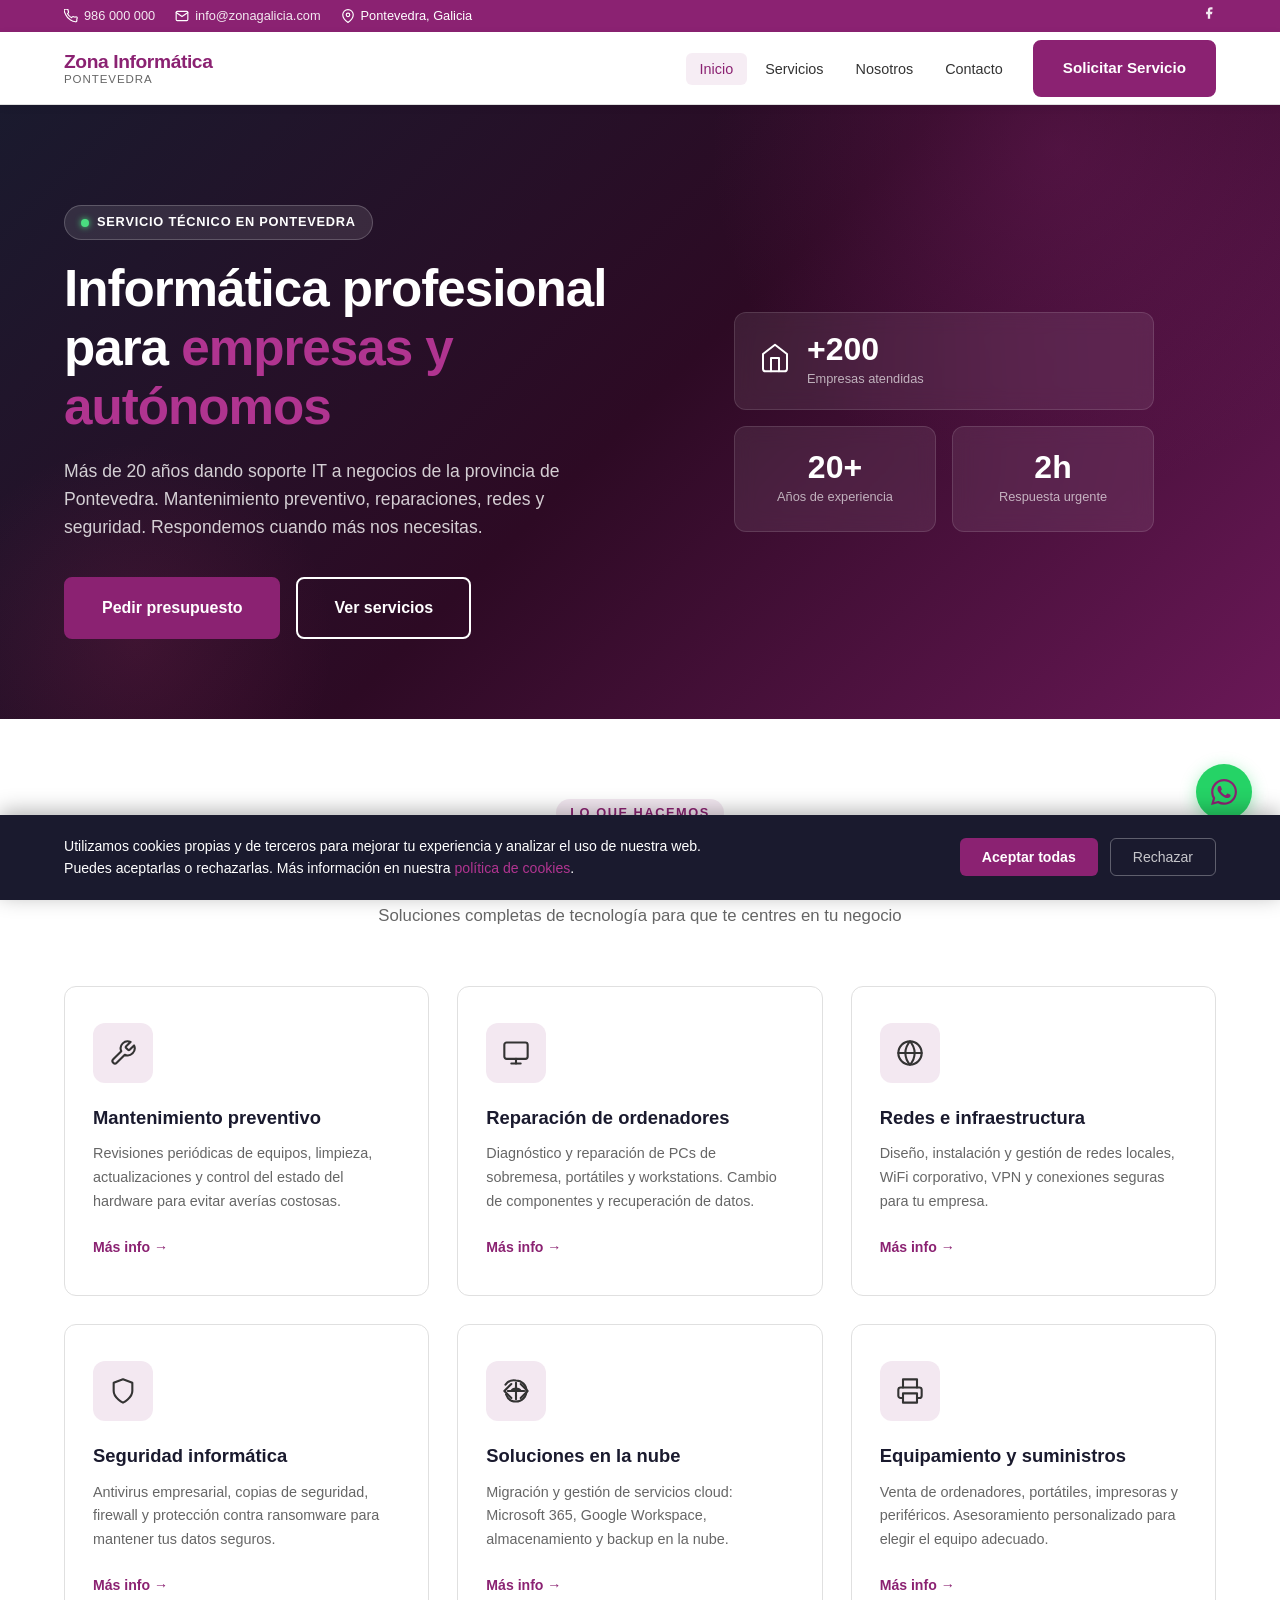
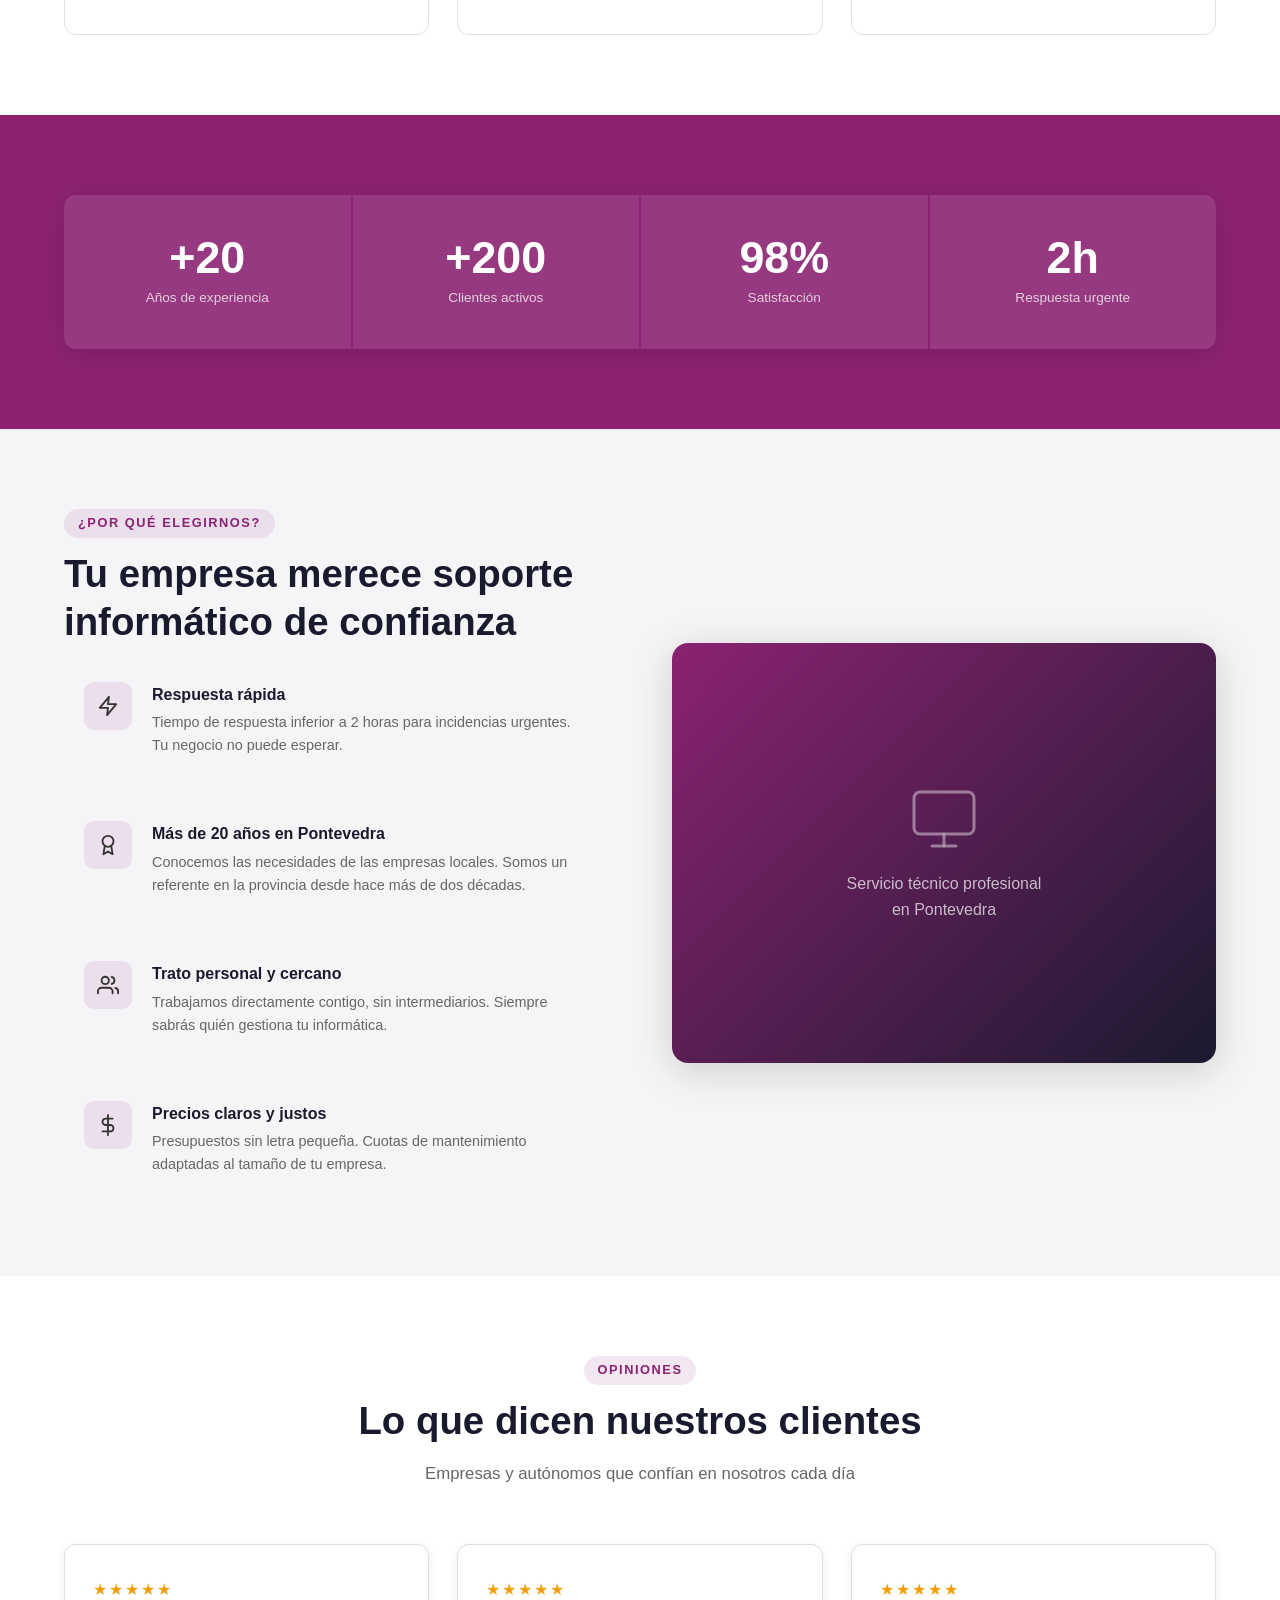
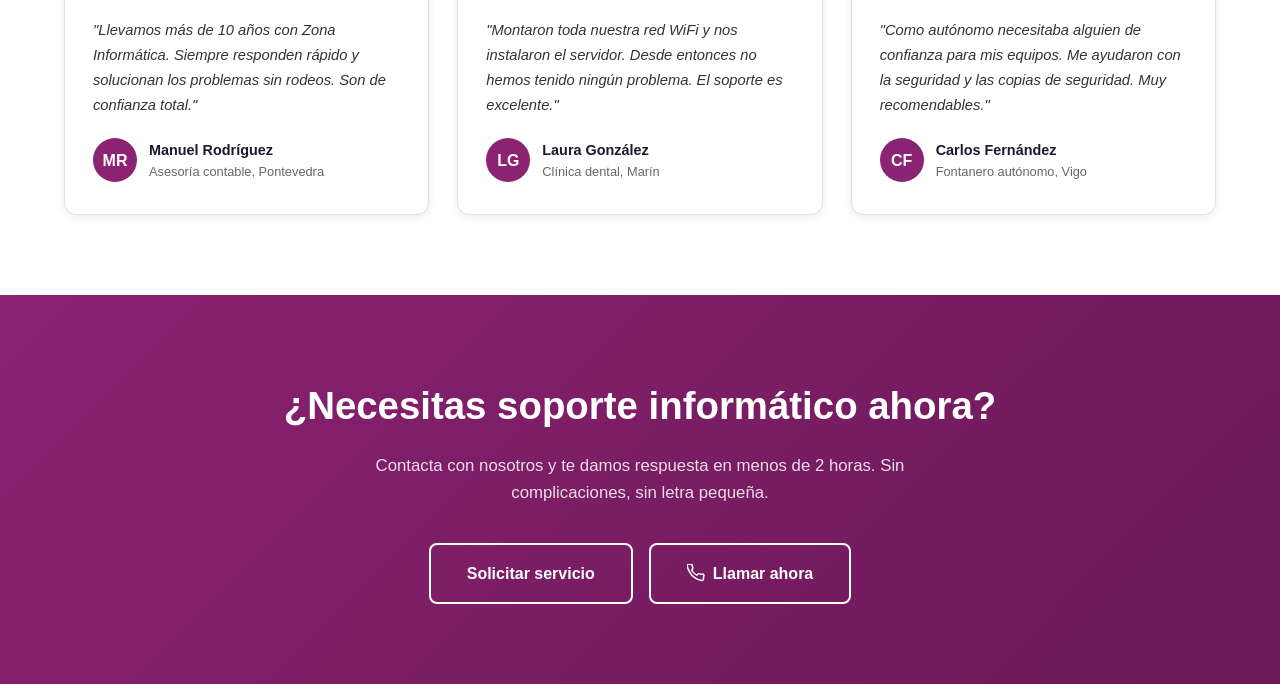
==== commit 68e47bf9: "index.html: sustituir emojis por SVGs inline y eliminar footer - Todos los emoticonos reemplazados p" ====
--- a/index.html
+++ b/index.html
@@ -81,12 +81,23 @@
     <div class="container">
       <div class="topbar__inner">
         <div class="topbar__contacts">
-          <span class="topbar__item">📞 <a href="tel:+34986000000">986 000 000</a></span>
-          <span class="topbar__item">✉️ <a href="mailto:info@zonagalicia.com">info@zonagalicia.com</a></span>
-          <span class="topbar__item">📍 Pontevedra, Galicia</span>
+          <span class="topbar__item">
+            <svg width="14" height="14" viewBox="0 0 24 24" fill="none" stroke="currentColor" stroke-width="2" stroke-linecap="round" stroke-linejoin="round" aria-hidden="true"><path d="M22 16.92v3a2 2 0 01-2.18 2 19.79 19.79 0 01-8.63-3.07A19.5 19.5 0 013.07 9.81a19.79 19.79 0 01-3.07-8.67A2 2 0 012 .18h3a2 2 0 012 1.72c.127.96.361 1.903.7 2.81a2 2 0 01-.45 2.11L6.09 8a16 16 0 006.91 6.91l1.27-1.27a2 2 0 012.11-.45c.907.339 1.85.573 2.81.7A2 2 0 0122 16.92z"/></svg>
+            <a href="tel:+34986000000">986 000 000</a>
+          </span>
+          <span class="topbar__item">
+            <svg width="14" height="14" viewBox="0 0 24 24" fill="none" stroke="currentColor" stroke-width="2" stroke-linecap="round" stroke-linejoin="round" aria-hidden="true"><path d="M4 4h16c1.1 0 2 .9 2 2v12c0 1.1-.9 2-2 2H4c-1.1 0-2-.9-2-2V6c0-1.1.9-2 2-2z"/><polyline points="22,6 12,13 2,6"/></svg>
+            <a href="mailto:info@zonagalicia.com">info@zonagalicia.com</a>
+          </span>
+          <span class="topbar__item">
+            <svg width="14" height="14" viewBox="0 0 24 24" fill="none" stroke="currentColor" stroke-width="2" stroke-linecap="round" stroke-linejoin="round" aria-hidden="true"><path d="M21 10c0 7-9 13-9 13s-9-6-9-13a9 9 0 0118 0z"/><circle cx="12" cy="10" r="3"/></svg>
+            Pontevedra, Galicia
+          </span>
         </div>
         <div class="topbar__social">
-          <a href="https://www.facebook.com/zonainformaticapontevedra" target="_blank" rel="noopener noreferrer" aria-label="Facebook de Zona Informática">f</a>
+          <a href="https://www.facebook.com/zonainformaticapontevedra" target="_blank" rel="noopener noreferrer" aria-label="Facebook de Zona Informática">
+            <svg width="14" height="14" viewBox="0 0 24 24" fill="currentColor" aria-hidden="true"><path d="M18 2h-3a5 5 0 00-5 5v3H7v4h3v8h4v-8h3l1-4h-4V7a1 1 0 011-1h3z"/></svg>
+          </a>
         </div>
       </div>
     </div>
@@ -148,7 +159,9 @@
           <div class="hero__visual" aria-hidden="true">
             <div class="hero__card-grid">
               <div class="hero__stat-card">
-                <div class="hero__stat-icon">🏢</div>
+                <div class="hero__stat-icon">
+                  <svg width="32" height="32" viewBox="0 0 24 24" fill="none" stroke="currentColor" stroke-width="1.5" stroke-linecap="round" stroke-linejoin="round"><path d="M3 9l9-7 9 7v11a2 2 0 01-2 2H5a2 2 0 01-2-2z"/><polyline points="9 22 9 12 15 12 15 22"/></svg>
+                </div>
                 <div>
                   <div class="hero__stat-number">+200</div>
                   <div class="hero__stat-label">Empresas atendidas</div>
@@ -180,42 +193,54 @@
         <div class="services__grid" role="list">
 
           <article class="service-card" role="listitem">
-            <div class="service-card__icon" aria-hidden="true">🔧</div>
+            <div class="service-card__icon" aria-hidden="true">
+              <svg width="28" height="28" viewBox="0 0 24 24" fill="none" stroke="currentColor" stroke-width="1.8" stroke-linecap="round" stroke-linejoin="round"><path d="M14.7 6.3a1 1 0 000 1.4l1.6 1.6a1 1 0 001.4 0l3.77-3.77a6 6 0 01-7.94 7.94l-6.91 6.91a2.12 2.12 0 01-3-3l6.91-6.91a6 6 0 017.94-7.94l-3.76 3.76z"/></svg>
+            </div>
             <h3 class="service-card__title">Mantenimiento preventivo</h3>
             <p class="service-card__text">Revisiones periódicas de equipos, limpieza, actualizaciones y control del estado del hardware para evitar averías costosas.</p>
             <a href="servicios.html#mantenimiento" class="service-card__link">Más info →</a>
           </article>
 
           <article class="service-card" role="listitem">
-            <div class="service-card__icon" aria-hidden="true">💻</div>
+            <div class="service-card__icon" aria-hidden="true">
+              <svg width="28" height="28" viewBox="0 0 24 24" fill="none" stroke="currentColor" stroke-width="1.8" stroke-linecap="round" stroke-linejoin="round"><rect x="2" y="3" width="20" height="14" rx="2" ry="2"/><line x1="8" y1="21" x2="16" y2="21"/><line x1="12" y1="17" x2="12" y2="21"/></svg>
+            </div>
             <h3 class="service-card__title">Reparación de ordenadores</h3>
             <p class="service-card__text">Diagnóstico y reparación de PCs de sobremesa, portátiles y workstations. Cambio de componentes y recuperación de datos.</p>
             <a href="servicios.html#reparacion" class="service-card__link">Más info →</a>
           </article>
 
           <article class="service-card" role="listitem">
-            <div class="service-card__icon" aria-hidden="true">🌐</div>
+            <div class="service-card__icon" aria-hidden="true">
+              <svg width="28" height="28" viewBox="0 0 24 24" fill="none" stroke="currentColor" stroke-width="1.8" stroke-linecap="round" stroke-linejoin="round"><circle cx="12" cy="12" r="10"/><line x1="2" y1="12" x2="22" y2="12"/><path d="M12 2a15.3 15.3 0 014 10 15.3 15.3 0 01-4 10 15.3 15.3 0 01-4-10 15.3 15.3 0 014-10z"/></svg>
+            </div>
             <h3 class="service-card__title">Redes e infraestructura</h3>
             <p class="service-card__text">Diseño, instalación y gestión de redes locales, WiFi corporativo, VPN y conexiones seguras para tu empresa.</p>
             <a href="servicios.html#redes" class="service-card__link">Más info →</a>
           </article>
 
           <article class="service-card" role="listitem">
-            <div class="service-card__icon" aria-hidden="true">🔒</div>
+            <div class="service-card__icon" aria-hidden="true">
+              <svg width="28" height="28" viewBox="0 0 24 24" fill="none" stroke="currentColor" stroke-width="1.8" stroke-linecap="round" stroke-linejoin="round"><path d="M12 22s8-4 8-10V5l-8-3-8 3v7c0 6 8 10 8 10z"/></svg>
+            </div>
             <h3 class="service-card__title">Seguridad informática</h3>
             <p class="service-card__text">Antivirus empresarial, copias de seguridad, firewall y protección contra ransomware para mantener tus datos seguros.</p>
             <a href="servicios.html#seguridad" class="service-card__link">Más info →</a>
           </article>
 
           <article class="service-card" role="listitem">
-            <div class="service-card__icon" aria-hidden="true">☁️</div>
+            <div class="service-card__icon" aria-hidden="true">
+              <svg width="28" height="28" viewBox="0 0 24 24" fill="none" stroke="currentColor" stroke-width="1.8" stroke-linecap="round" stroke-linejoin="round"><polyline points="16 18 22 12 16 6"/><polyline points="8 6 2 12 8 18"/><path d="M19 12H5M12 5v14"/><path d="M3 6.5A9 9 0 0112 3a9 9 0 019 9 9 9 0 01-9 9 9 9 0 01-8.5-6"/><path d="M8 12s1-2 4-2 4 2 4 2"/><path d="M12 8v1M12 15v1"/></svg>
+            </div>
             <h3 class="service-card__title">Soluciones en la nube</h3>
             <p class="service-card__text">Migración y gestión de servicios cloud: Microsoft 365, Google Workspace, almacenamiento y backup en la nube.</p>
             <a href="servicios.html#cloud" class="service-card__link">Más info →</a>
           </article>
 
           <article class="service-card" role="listitem">
-            <div class="service-card__icon" aria-hidden="true">🖨️</div>
+            <div class="service-card__icon" aria-hidden="true">
+              <svg width="28" height="28" viewBox="0 0 24 24" fill="none" stroke="currentColor" stroke-width="1.8" stroke-linecap="round" stroke-linejoin="round"><polyline points="6 9 6 2 18 2 18 9"/><path d="M6 18H4a2 2 0 01-2-2v-5a2 2 0 012-2h16a2 2 0 012 2v5a2 2 0 01-2 2h-2"/><rect x="6" y="14" width="12" height="8"/></svg>
+            </div>
             <h3 class="service-card__title">Equipamiento y suministros</h3>
             <p class="service-card__text">Venta de ordenadores, portátiles, impresoras y periféricos. Asesoramiento personalizado para elegir el equipo adecuado.</p>
             <a href="servicios.html#equipamiento" class="service-card__link">Más info →</a>
@@ -260,7 +285,9 @@
             <div class="why__features">
 
               <div class="why__feature">
-                <div class="why__feature-icon" aria-hidden="true">⚡</div>
+                <div class="why__feature-icon" aria-hidden="true">
+                  <svg width="22" height="22" viewBox="0 0 24 24" fill="none" stroke="currentColor" stroke-width="2" stroke-linecap="round" stroke-linejoin="round"><polygon points="13 2 3 14 12 14 11 22 21 10 12 10 13 2"/></svg>
+                </div>
                 <div>
                   <h3 class="why__feature-title">Respuesta rápida</h3>
                   <p class="why__feature-text">Tiempo de respuesta inferior a 2 horas para incidencias urgentes. Tu negocio no puede esperar.</p>
@@ -268,7 +295,9 @@
               </div>
 
               <div class="why__feature">
-                <div class="why__feature-icon" aria-hidden="true">🏅</div>
+                <div class="why__feature-icon" aria-hidden="true">
+                  <svg width="22" height="22" viewBox="0 0 24 24" fill="none" stroke="currentColor" stroke-width="2" stroke-linecap="round" stroke-linejoin="round"><circle cx="12" cy="8" r="6"/><path d="M15.477 12.89L17 22l-5-3-5 3 1.523-9.11"/></svg>
+                </div>
                 <div>
                   <h3 class="why__feature-title">Más de 20 años en Pontevedra</h3>
                   <p class="why__feature-text">Conocemos las necesidades de las empresas locales. Somos un referente en la provincia desde hace más de dos décadas.</p>
@@ -276,7 +305,9 @@
               </div>
 
               <div class="why__feature">
-                <div class="why__feature-icon" aria-hidden="true">🤝</div>
+                <div class="why__feature-icon" aria-hidden="true">
+                  <svg width="22" height="22" viewBox="0 0 24 24" fill="none" stroke="currentColor" stroke-width="2" stroke-linecap="round" stroke-linejoin="round"><path d="M17 21v-2a4 4 0 00-4-4H5a4 4 0 00-4 4v2"/><circle cx="9" cy="7" r="4"/><path d="M23 21v-2a4 4 0 00-3-3.87"/><path d="M16 3.13a4 4 0 010 7.75"/></svg>
+                </div>
                 <div>
                   <h3 class="why__feature-title">Trato personal y cercano</h3>
                   <p class="why__feature-text">Trabajamos directamente contigo, sin intermediarios. Siempre sabrás quién gestiona tu informática.</p>
@@ -284,7 +315,9 @@
               </div>
 
               <div class="why__feature">
-                <div class="why__feature-icon" aria-hidden="true">💰</div>
+                <div class="why__feature-icon" aria-hidden="true">
+                  <svg width="22" height="22" viewBox="0 0 24 24" fill="none" stroke="currentColor" stroke-width="2" stroke-linecap="round" stroke-linejoin="round"><line x1="12" y1="1" x2="12" y2="23"/><path d="M17 5H9.5a3.5 3.5 0 000 7h5a3.5 3.5 0 010 7H6"/></svg>
+                </div>
                 <div>
                   <h3 class="why__feature-title">Precios claros y justos</h3>
                   <p class="why__feature-text">Presupuestos sin letra pequeña. Cuotas de mantenimiento adaptadas al tamaño de tu empresa.</p>
@@ -296,7 +329,7 @@
 
           <div class="why__image" role="img" aria-label="Técnico trabajando en reparación de ordenadores">
             <div class="why__image-placeholder">
-              <div class="icon">🖥️</div>
+              <svg width="72" height="72" viewBox="0 0 24 24" fill="none" stroke="currentColor" stroke-width="1" stroke-linecap="round" stroke-linejoin="round" style="opacity:0.6" aria-hidden="true"><rect x="2" y="3" width="20" height="14" rx="2"/><line x1="8" y1="21" x2="16" y2="21"/><line x1="12" y1="17" x2="12" y2="21"/></svg>
               <p>Servicio técnico profesional<br>en Pontevedra</p>
             </div>
           </div>
@@ -362,95 +395,20 @@
         <p class="cta-banner__text">Contacta con nosotros y te damos respuesta en menos de 2 horas. Sin complicaciones, sin letra pequeña.</p>
         <div class="cta-banner__actions">
           <a href="contacto.html" class="btn btn--outline btn--lg">Solicitar servicio</a>
-          <a href="tel:+34986000000" class="btn btn--outline btn--lg">📞 Llamar ahora</a>
+          <a href="tel:+34986000000" class="btn btn--outline btn--lg">
+            <svg width="18" height="18" viewBox="0 0 24 24" fill="none" stroke="currentColor" stroke-width="2" stroke-linecap="round" stroke-linejoin="round" aria-hidden="true"><path d="M22 16.92v3a2 2 0 01-2.18 2 19.79 19.79 0 01-8.63-3.07A19.5 19.5 0 013.07 9.81a19.79 19.79 0 01-3.07-8.67A2 2 0 012 .18h3a2 2 0 012 1.72c.127.96.361 1.903.7 2.81a2 2 0 01-.45 2.11L6.09 8a16 16 0 006.91 6.91l1.27-1.27a2 2 0 012.11-.45c.907.339 1.85.573 2.81.7A2 2 0 0122 16.92z"/></svg>
+            Llamar ahora
+          </a>
         </div>
       </div>
     </section>
 
   </main>
 
-  <!-- Footer -->
-  <footer class="site-footer" role="contentinfo">
-    <div class="container">
-      <div class="footer__main">
-
-        <div class="footer__brand">
-          <img src="img/logo.png" alt="Zona Informática" class="footer__logo" width="52" height="52"
-            onerror="this.style.display='none'">
-          <div class="footer__brand-name">Zona Informática</div>
-          <p class="footer__tagline">Servicio técnico e informática profesional para empresas y autónomos de la provincia de Pontevedra desde hace más de 20 años.</p>
-          <div class="footer__social">
-            <a href="https://www.facebook.com/zonainformaticapontevedra" target="_blank" rel="noopener noreferrer"
-              class="footer__social-link" aria-label="Síguenos en Facebook">f</a>
-          </div>
-        </div>
-
-        <div>
-          <h3 class="footer__col-title">Servicios</h3>
-          <ul class="footer__links">
-            <li><a href="servicios.html#mantenimiento">Mantenimiento IT</a></li>
-            <li><a href="servicios.html#reparacion">Reparación de equipos</a></li>
-            <li><a href="servicios.html#redes">Redes e infraestructura</a></li>
-            <li><a href="servicios.html#seguridad">Seguridad informática</a></li>
-            <li><a href="servicios.html#cloud">Soluciones cloud</a></li>
-            <li><a href="servicios.html#equipamiento">Venta de equipos</a></li>
-          </ul>
-        </div>
-
-        <div>
-          <h3 class="footer__col-title">Empresa</h3>
-          <ul class="footer__links">
-            <li><a href="sobre-nosotros.html">Sobre nosotros</a></li>
-            <li><a href="servicios.html">Servicios</a></li>
-            <li><a href="contacto.html">Contacto</a></li>
-            <li><a href="aviso-legal.html">Aviso legal</a></li>
-            <li><a href="politica-privacidad.html">Privacidad</a></li>
-            <li><a href="politica-cookies.html">Cookies</a></li>
-          </ul>
-        </div>
-
-        <div>
-          <h3 class="footer__col-title">Contacto</h3>
-          <div class="footer__contact-items">
-            <div class="footer__contact-item">
-              <span class="footer__contact-icon" aria-hidden="true">📍</span>
-              <span>Pontevedra, Galicia</span>
-            </div>
-            <div class="footer__contact-item">
-              <span class="footer__contact-icon" aria-hidden="true">📞</span>
-              <a href="tel:+34986000000">986 000 000</a>
-            </div>
-            <div class="footer__contact-item">
-              <span class="footer__contact-icon" aria-hidden="true">✉️</span>
-              <a href="mailto:info@zonagalicia.com">info@zonagalicia.com</a>
-            </div>
-            <div class="footer__contact-item">
-              <span class="footer__contact-icon" aria-hidden="true">🕐</span>
-              <span>Lun–Vie: 9:00–14:00 / 16:00–20:00</span>
-            </div>
-          </div>
-        </div>
-
-      </div>
-    </div>
-
-    <div class="footer__bottom">
-      <div class="container">
-        <div class="footer__bottom-inner">
-          <p class="footer__copyright">© 2025 Informática de Zona S.L. – Todos los derechos reservados.</p>
-          <nav class="footer__legal-links" aria-label="Enlacesl legales">
-            <a href="aviso-legal.html">Aviso legal</a>
-            <a href="politica-privacidad.html">Política de privacidad</a>
-            <a href="politica-cookies.html">Política de cookies</a>
-          </nav>
-        </div>
-      </div>
-    </div>
-  </footer>
-
   <!-- WhatsApp float -->
-  <a href="https://wa.me/34986000000" class="whatsapp-float" target="_blank" rel="noopener noreferrer"
-    aria-label="Contáctanos por WhatsApp">💬</a>
+  <a href="https://wa.me/34986000000" class="whatsapp-float" target="_blank" rel="noopener noreferrer" aria-label="Contáctanos por WhatsApp">
+    <svg width="26" height="26" viewBox="0 0 24 24" fill="currentColor" aria-hidden="true"><path d="M17.472 14.382c-.297-.149-1.758-.867-2.03-.967-.273-.099-.471-.148-.67.15-.197.297-.767.966-.94 1.164-.173.199-.347.223-.644.075-.297-.15-1.255-.463-2.39-1.475-.883-.788-1.48-1.761-1.653-2.059-.173-.297-.018-.458.13-.606.134-.133.298-.347.446-.52.149-.174.198-.298.298-.497.099-.198.05-.371-.025-.52-.075-.149-.669-1.612-.916-2.207-.242-.579-.487-.5-.669-.51-.173-.008-.371-.01-.57-.01-.198 0-.52.074-.792.372-.272.297-1.04 1.016-1.04 2.479 0 1.462 1.065 2.875 1.213 3.074.149.198 2.096 3.2 5.077 4.487.709.306 1.262.489 1.694.625.712.227 1.36.195 1.871.118.571-.085 1.758-.719 2.006-1.413.248-.694.248-1.289.173-1.413-.074-.124-.272-.198-.57-.347m-5.421 7.403h-.004a9.87 9.87 0 01-5.031-1.378l-.361-.214-3.741.982.998-3.648-.235-.374a9.86 9.86 0 01-1.51-5.26c.001-5.45 4.436-9.884 9.888-9.884 2.64 0 5.122 1.03 6.988 2.898a9.825 9.825 0 012.893 6.994c-.003 5.45-4.437 9.884-9.885 9.884m8.413-18.297A11.815 11.815 0 0012.05 0C5.495 0 .16 5.335.157 11.892c0 2.096.547 4.142 1.588 5.945L.057 24l6.305-1.654a11.882 11.882 0 005.683 1.448h.005c6.554 0 11.89-5.335 11.893-11.893a11.821 11.821 0 00-3.48-8.413z"/></svg>
+  </a>
 
   <!-- Cookie Banner -->
   <div class="cookie-banner" id="cookieBanner" role="dialog" aria-modal="false" aria-label="Aviso de cookies">
--- a/css/style.css
+++ b/css/style.css
@@ -536,7 +536,7 @@
   padding: 40px;
 }
 
-.why__image-placeholder .icon { font-size: 5rem; margin-bottom: 16px; }
+.why__image-placeholder svg { margin: 0 auto 16px; display: block; }
 .why__image-placeholder p { font-size: 1rem; }
 
 /* --- Stats / Numbers --- */
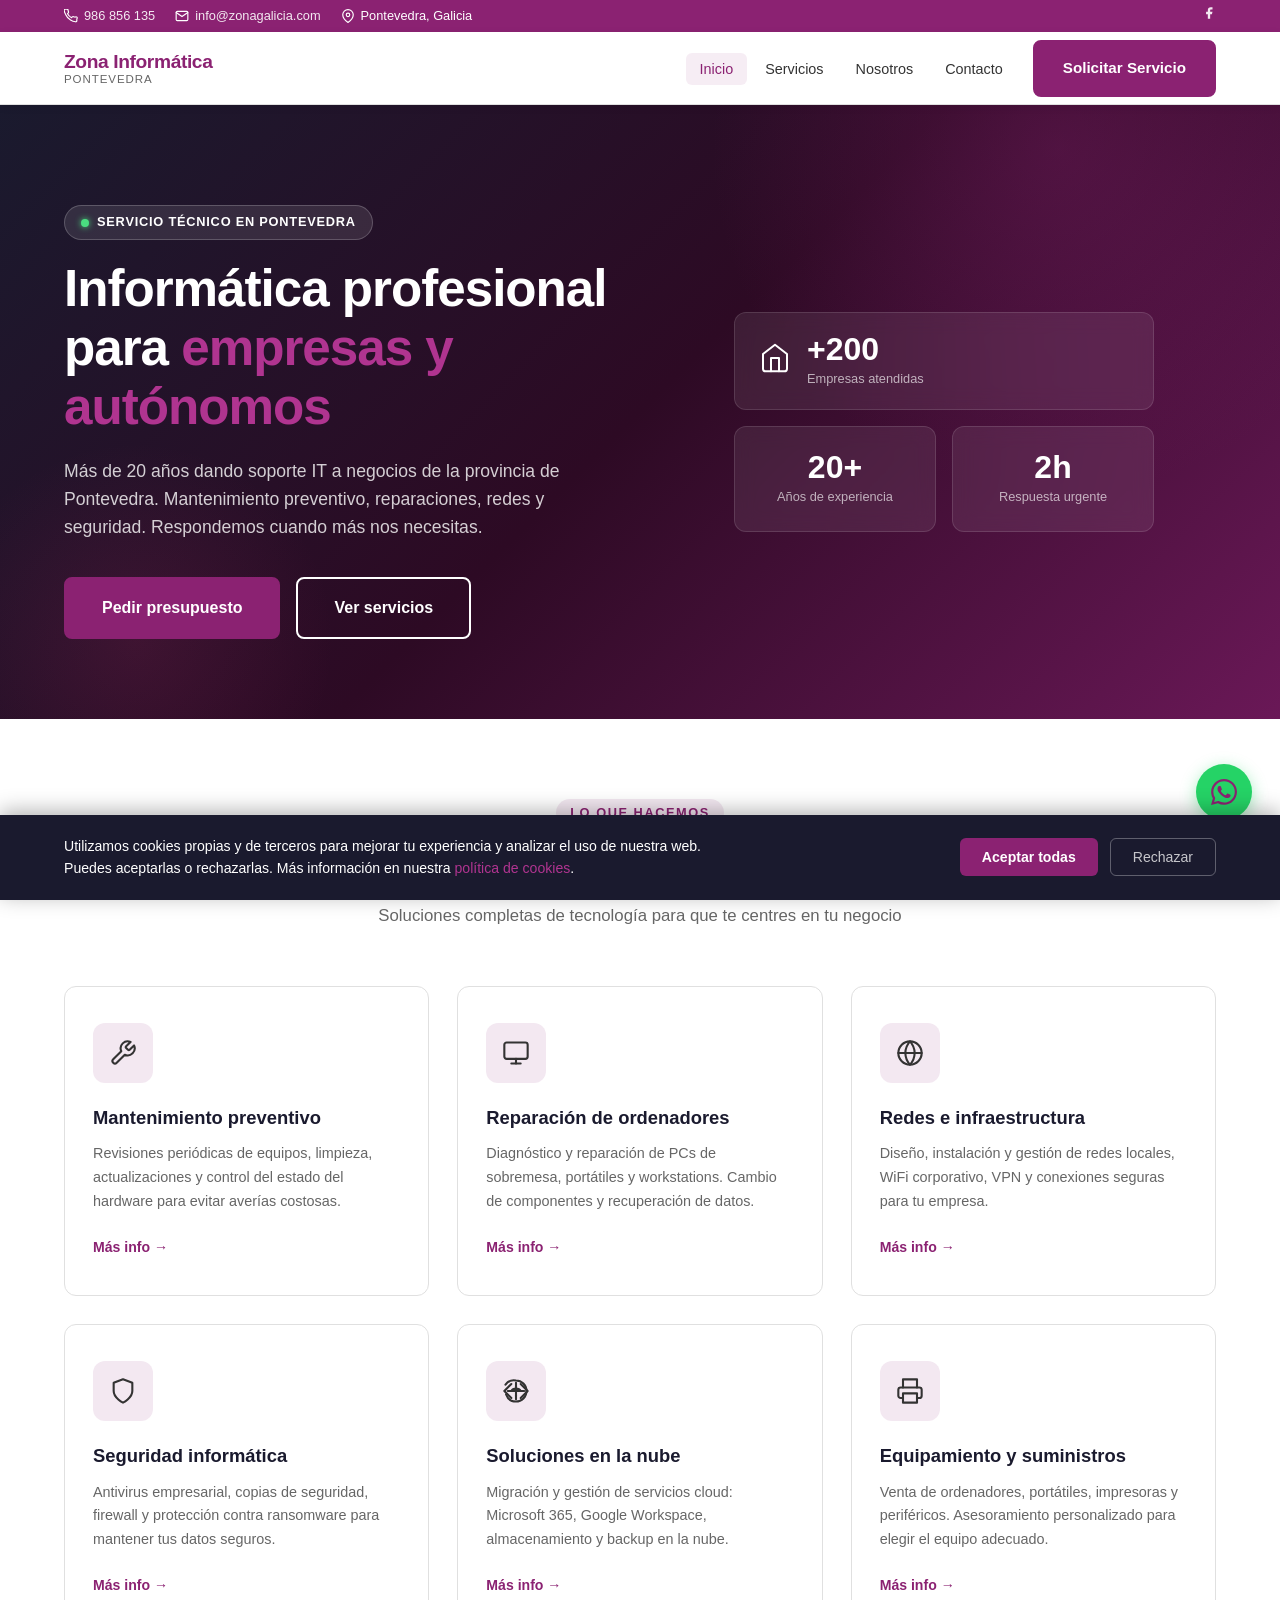
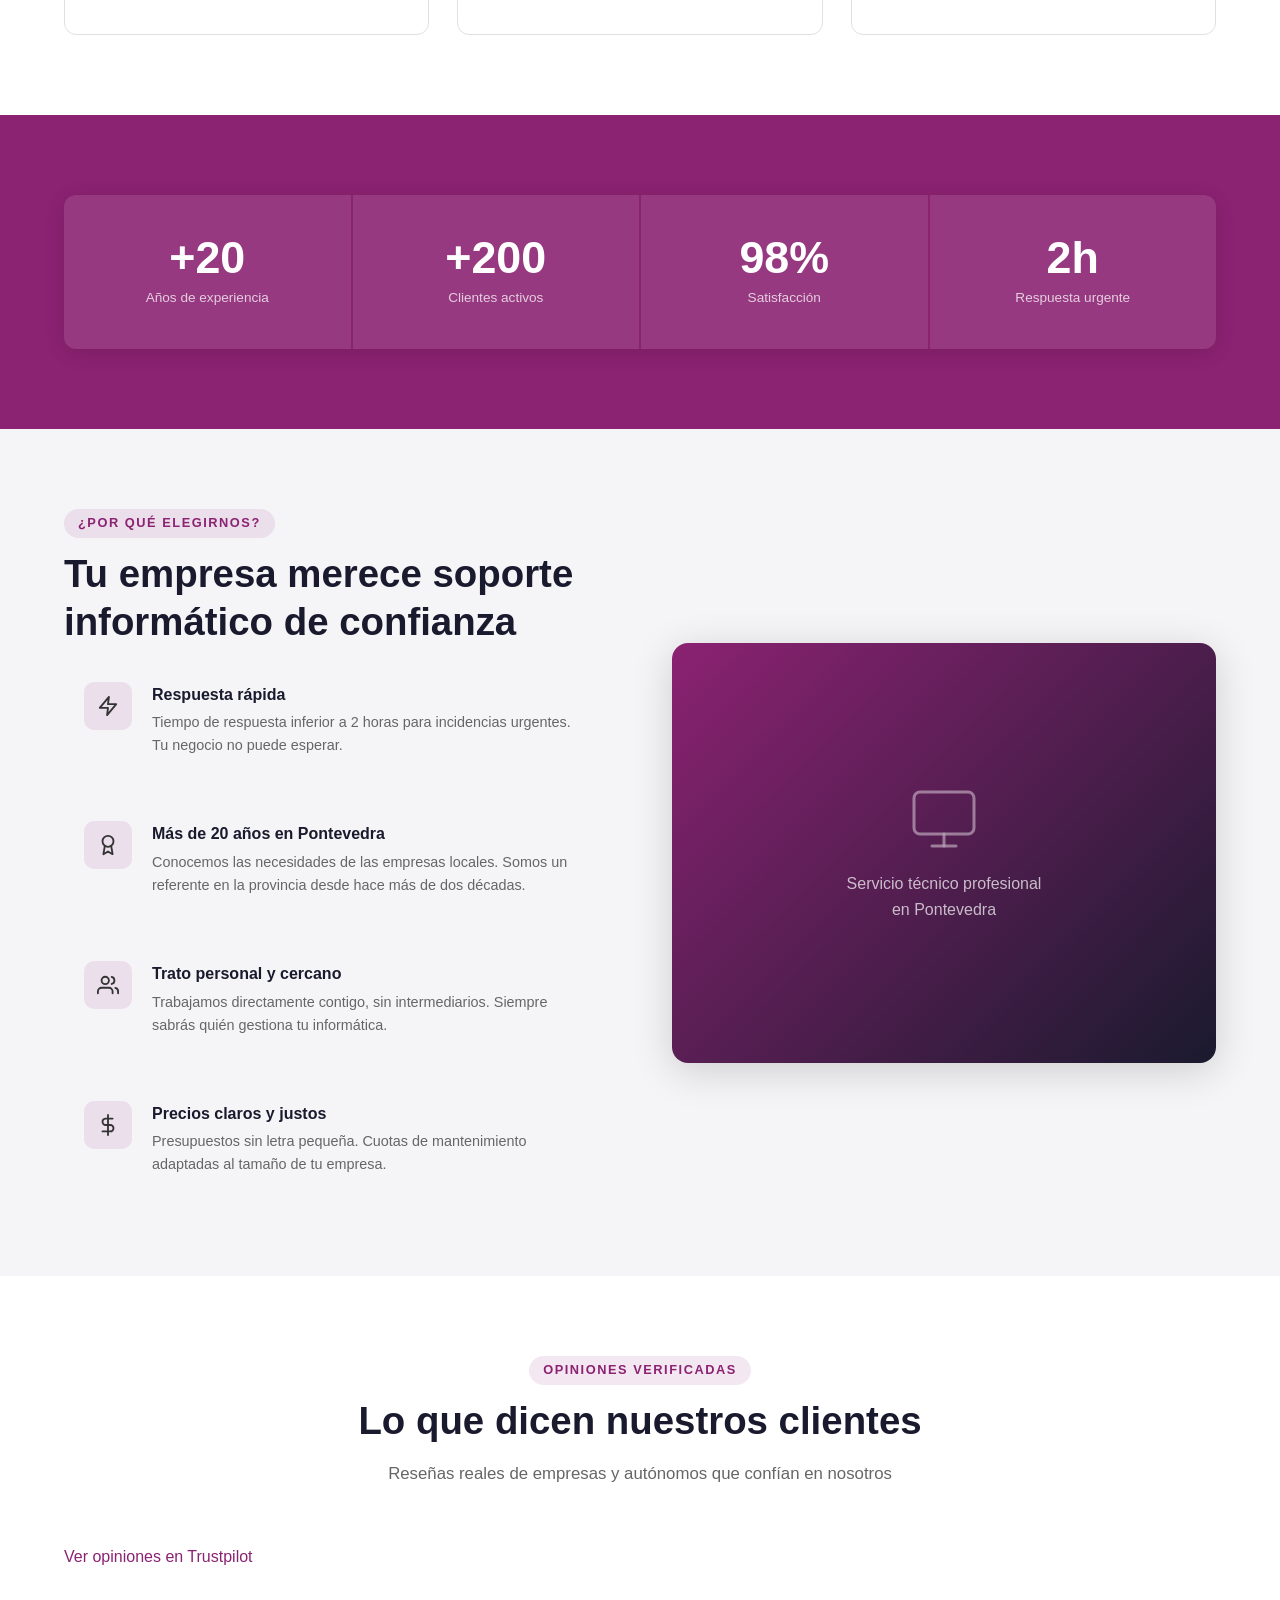
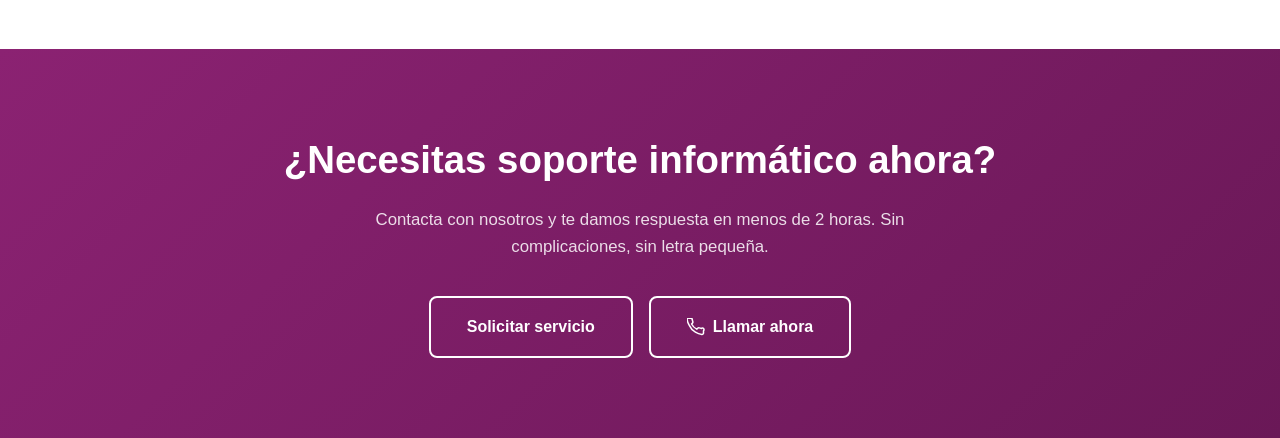
==== commit 7b010eba: "Actualizar teléfono real y sustituir testimonios por widget Trustpilot - Teléfono actualizado a 986 " ====
--- a/index.html
+++ b/index.html
@@ -38,7 +38,7 @@
     "alternateName": "Informática de Zona S.L.",
     "description": "Servicio técnico y mantenimiento informático para empresas y autónomos en la provincia de Pontevedra.",
     "url": "https://www.zonagalicia.com",
-    "telephone": "+34-986-000-000",
+    "telephone": "+34-986-856-135",
     "email": "info@zonagalicia.com",
     "address": {
       "@type": "PostalAddress",
@@ -83,7 +83,7 @@
         <div class="topbar__contacts">
           <span class="topbar__item">
             <svg width="14" height="14" viewBox="0 0 24 24" fill="none" stroke="currentColor" stroke-width="2" stroke-linecap="round" stroke-linejoin="round" aria-hidden="true"><path d="M22 16.92v3a2 2 0 01-2.18 2 19.79 19.79 0 01-8.63-3.07A19.5 19.5 0 013.07 9.81a19.79 19.79 0 01-3.07-8.67A2 2 0 012 .18h3a2 2 0 012 1.72c.127.96.361 1.903.7 2.81a2 2 0 01-.45 2.11L6.09 8a16 16 0 006.91 6.91l1.27-1.27a2 2 0 012.11-.45c.907.339 1.85.573 2.81.7A2 2 0 0122 16.92z"/></svg>
-            <a href="tel:+34986000000">986 000 000</a>
+            <a href="tel:+34986856135">986 856 135</a>
           </span>
           <span class="topbar__item">
             <svg width="14" height="14" viewBox="0 0 24 24" fill="none" stroke="currentColor" stroke-width="2" stroke-linecap="round" stroke-linejoin="round" aria-hidden="true"><path d="M4 4h16c1.1 0 2 .9 2 2v12c0 1.1-.9 2-2 2H4c-1.1 0-2-.9-2-2V6c0-1.1.9-2 2-2z"/><polyline points="22,6 12,13 2,6"/></svg>
@@ -337,54 +337,32 @@
       </div>
     </section>
 
-    <!-- Testimonials -->
+    <!-- Testimonials – Trustpilot widget -->
     <section class="section" aria-labelledby="testimonials-title">
       <div class="container">
         <div class="section__header">
-          <span class="section__label">Opiniones</span>
+          <span class="section__label">Opiniones verificadas</span>
           <h2 class="section__title" id="testimonials-title">Lo que dicen nuestros clientes</h2>
-          <p class="section__subtitle">Empresas y autónomos que confían en nosotros cada día</p>
-        </div>
-
-        <div class="testimonials__grid" role="list">
-
-          <article class="testimonial-card" role="listitem">
-            <div class="testimonial-card__stars" aria-label="Valoración 5 de 5">★★★★★</div>
-            <p class="testimonial-card__text">"Llevamos más de 10 años con Zona Informática. Siempre responden rápido y solucionan los problemas sin rodeos. Son de confianza total."</p>
-            <div class="testimonial-card__author">
-              <div class="testimonial-card__avatar" aria-hidden="true">MR</div>
-              <div>
-                <div class="testimonial-card__name">Manuel Rodríguez</div>
-                <div class="testimonial-card__role">Asesoría contable, Pontevedra</div>
-              </div>
-            </div>
-          </article>
-
-          <article class="testimonial-card" role="listitem">
-            <div class="testimonial-card__stars" aria-label="Valoración 5 de 5">★★★★★</div>
-            <p class="testimonial-card__text">"Montaron toda nuestra red WiFi y nos instalaron el servidor. Desde entonces no hemos tenido ningún problema. El soporte es excelente."</p>
-            <div class="testimonial-card__author">
-              <div class="testimonial-card__avatar" aria-hidden="true">LG</div>
-              <div>
-                <div class="testimonial-card__name">Laura González</div>
-                <div class="testimonial-card__role">Clínica dental, Marín</div>
-              </div>
-            </div>
-          </article>
-
-          <article class="testimonial-card" role="listitem">
-            <div class="testimonial-card__stars" aria-label="Valoración 5 de 5">★★★★★</div>
-            <p class="testimonial-card__text">"Como autónomo necesitaba alguien de confianza para mis equipos. Me ayudaron con la seguridad y las copias de seguridad. Muy recomendables."</p>
-            <div class="testimonial-card__author">
-              <div class="testimonial-card__avatar" aria-hidden="true">CF</div>
-              <div>
-                <div class="testimonial-card__name">Carlos Fernández</div>
-                <div class="testimonial-card__role">Fontanero autónomo, Vigo</div>
-              </div>
-            </div>
-          </article>
-
-        </div>
+          <p class="section__subtitle">Reseñas reales de empresas y autónomos que confían en nosotros</p>
+        </div>
+
+        <!-- Trustpilot widget – carrusel de reseñas -->
+        <!-- INSTRUCCIONES: Sustituye BUSINESS_UNIT_ID por el ID de tu cuenta en Trustpilot -->
+        <!-- Lo encuentras en business.trustpilot.com → Integraciones → Widgets -->
+        <div class="trustpilot-widget"
+          data-locale="es-ES"
+          data-template-id="53aa8912dec7e10d38f59f36"
+          data-businessunit-id="BUSINESS_UNIT_ID"
+          data-style-height="140px"
+          data-style-width="100%"
+          data-theme="light"
+          data-stars="4,5">
+          <a href="https://es.trustpilot.com/review/zonagalicia.com" target="_blank" rel="noopener noreferrer">
+            Ver opiniones en Trustpilot
+          </a>
+        </div>
+        <script type="text/javascript" src="//widget.trustpilot.com/bootstrap/v5/tp.widget.bootstrap.min.js" async></script>
+
       </div>
     </section>
 
@@ -395,7 +373,7 @@
         <p class="cta-banner__text">Contacta con nosotros y te damos respuesta en menos de 2 horas. Sin complicaciones, sin letra pequeña.</p>
         <div class="cta-banner__actions">
           <a href="contacto.html" class="btn btn--outline btn--lg">Solicitar servicio</a>
-          <a href="tel:+34986000000" class="btn btn--outline btn--lg">
+          <a href="tel:+34986856135" class="btn btn--outline btn--lg">
             <svg width="18" height="18" viewBox="0 0 24 24" fill="none" stroke="currentColor" stroke-width="2" stroke-linecap="round" stroke-linejoin="round" aria-hidden="true"><path d="M22 16.92v3a2 2 0 01-2.18 2 19.79 19.79 0 01-8.63-3.07A19.5 19.5 0 013.07 9.81a19.79 19.79 0 01-3.07-8.67A2 2 0 012 .18h3a2 2 0 012 1.72c.127.96.361 1.903.7 2.81a2 2 0 01-.45 2.11L6.09 8a16 16 0 006.91 6.91l1.27-1.27a2 2 0 012.11-.45c.907.339 1.85.573 2.81.7A2 2 0 0122 16.92z"/></svg>
             Llamar ahora
           </a>
@@ -406,7 +384,7 @@
   </main>
 
   <!-- WhatsApp float -->
-  <a href="https://wa.me/34986000000" class="whatsapp-float" target="_blank" rel="noopener noreferrer" aria-label="Contáctanos por WhatsApp">
+  <a href="https://wa.me/34986856135" class="whatsapp-float" target="_blank" rel="noopener noreferrer" aria-label="Contáctanos por WhatsApp">
     <svg width="26" height="26" viewBox="0 0 24 24" fill="currentColor" aria-hidden="true"><path d="M17.472 14.382c-.297-.149-1.758-.867-2.03-.967-.273-.099-.471-.148-.67.15-.197.297-.767.966-.94 1.164-.173.199-.347.223-.644.075-.297-.15-1.255-.463-2.39-1.475-.883-.788-1.48-1.761-1.653-2.059-.173-.297-.018-.458.13-.606.134-.133.298-.347.446-.52.149-.174.198-.298.298-.497.099-.198.05-.371-.025-.52-.075-.149-.669-1.612-.916-2.207-.242-.579-.487-.5-.669-.51-.173-.008-.371-.01-.57-.01-.198 0-.52.074-.792.372-.272.297-1.04 1.016-1.04 2.479 0 1.462 1.065 2.875 1.213 3.074.149.198 2.096 3.2 5.077 4.487.709.306 1.262.489 1.694.625.712.227 1.36.195 1.871.118.571-.085 1.758-.719 2.006-1.413.248-.694.248-1.289.173-1.413-.074-.124-.272-.198-.57-.347m-5.421 7.403h-.004a9.87 9.87 0 01-5.031-1.378l-.361-.214-3.741.982.998-3.648-.235-.374a9.86 9.86 0 01-1.51-5.26c.001-5.45 4.436-9.884 9.888-9.884 2.64 0 5.122 1.03 6.988 2.898a9.825 9.825 0 012.893 6.994c-.003 5.45-4.437 9.884-9.885 9.884m8.413-18.297A11.815 11.815 0 0012.05 0C5.495 0 .16 5.335.157 11.892c0 2.096.547 4.142 1.588 5.945L.057 24l6.305-1.654a11.882 11.882 0 005.683 1.448h.005c6.554 0 11.89-5.335 11.893-11.893a11.821 11.821 0 00-3.48-8.413z"/></svg>
   </a>
 
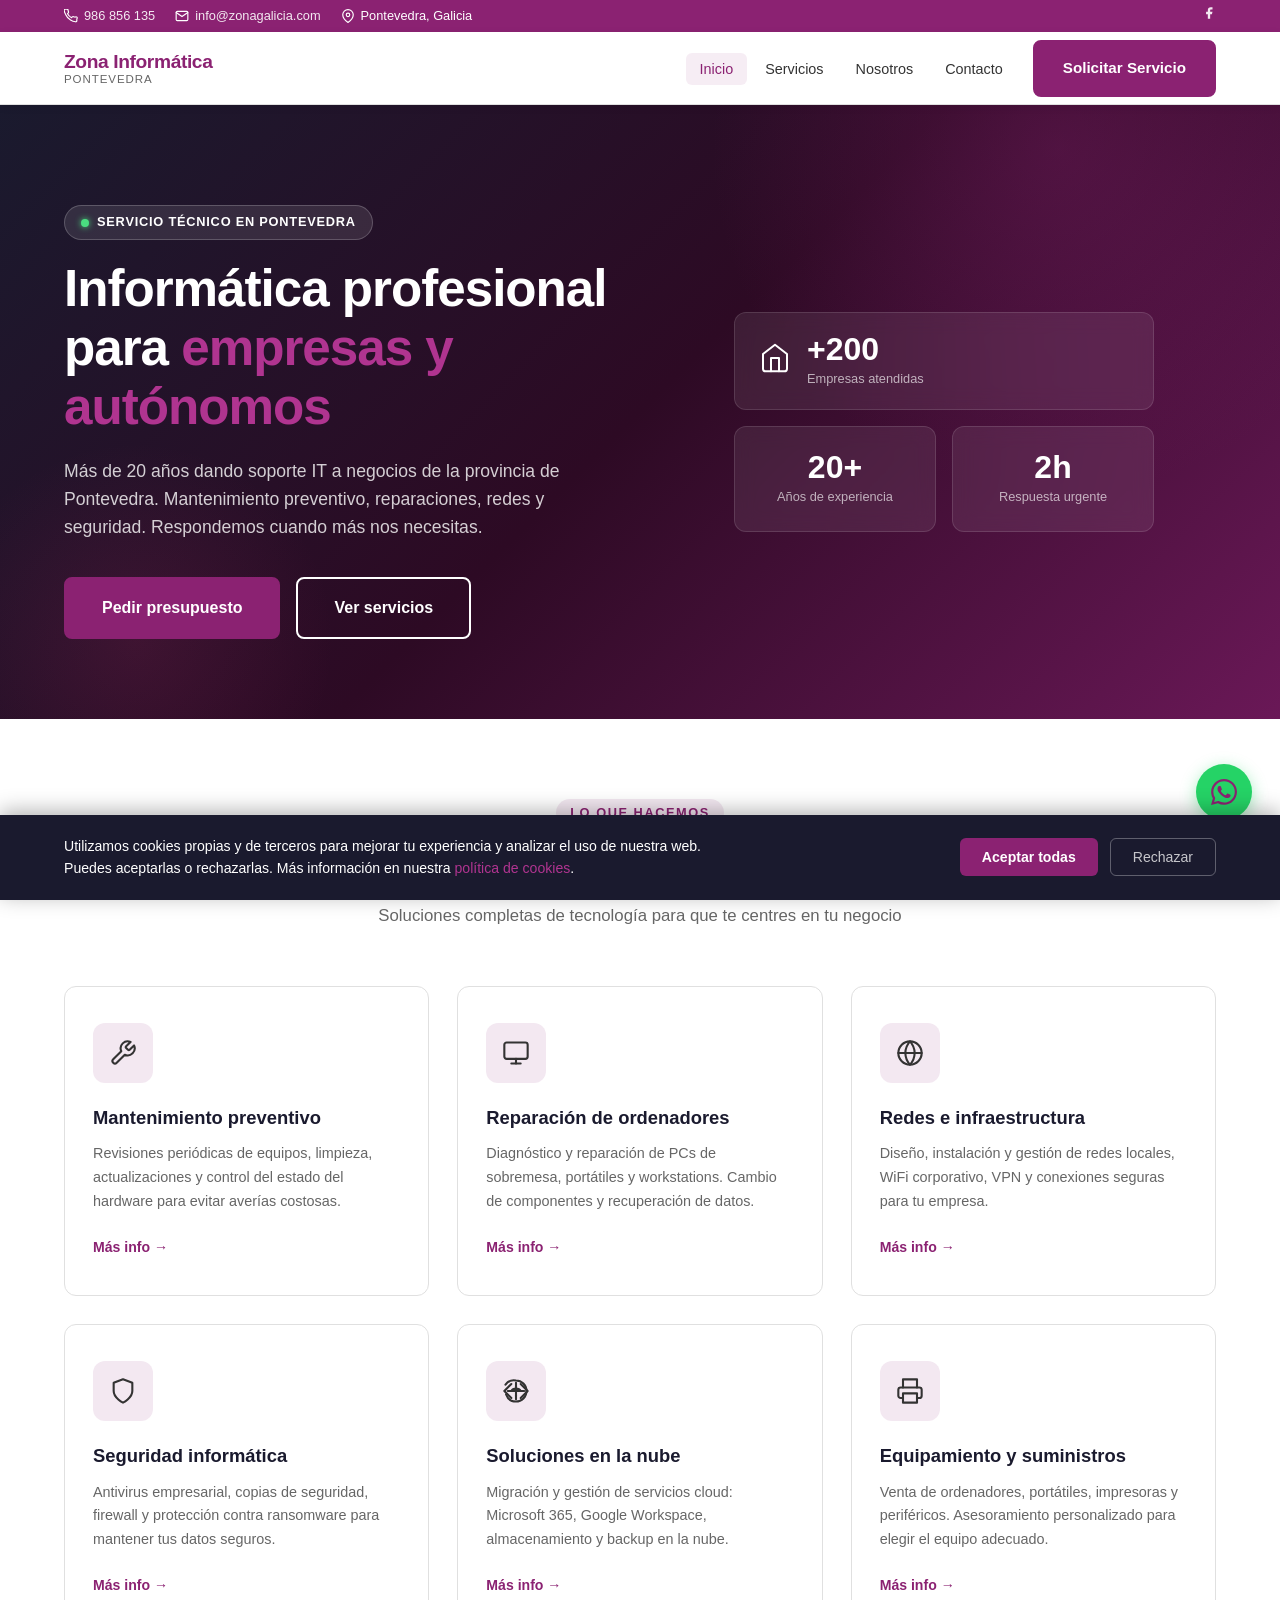
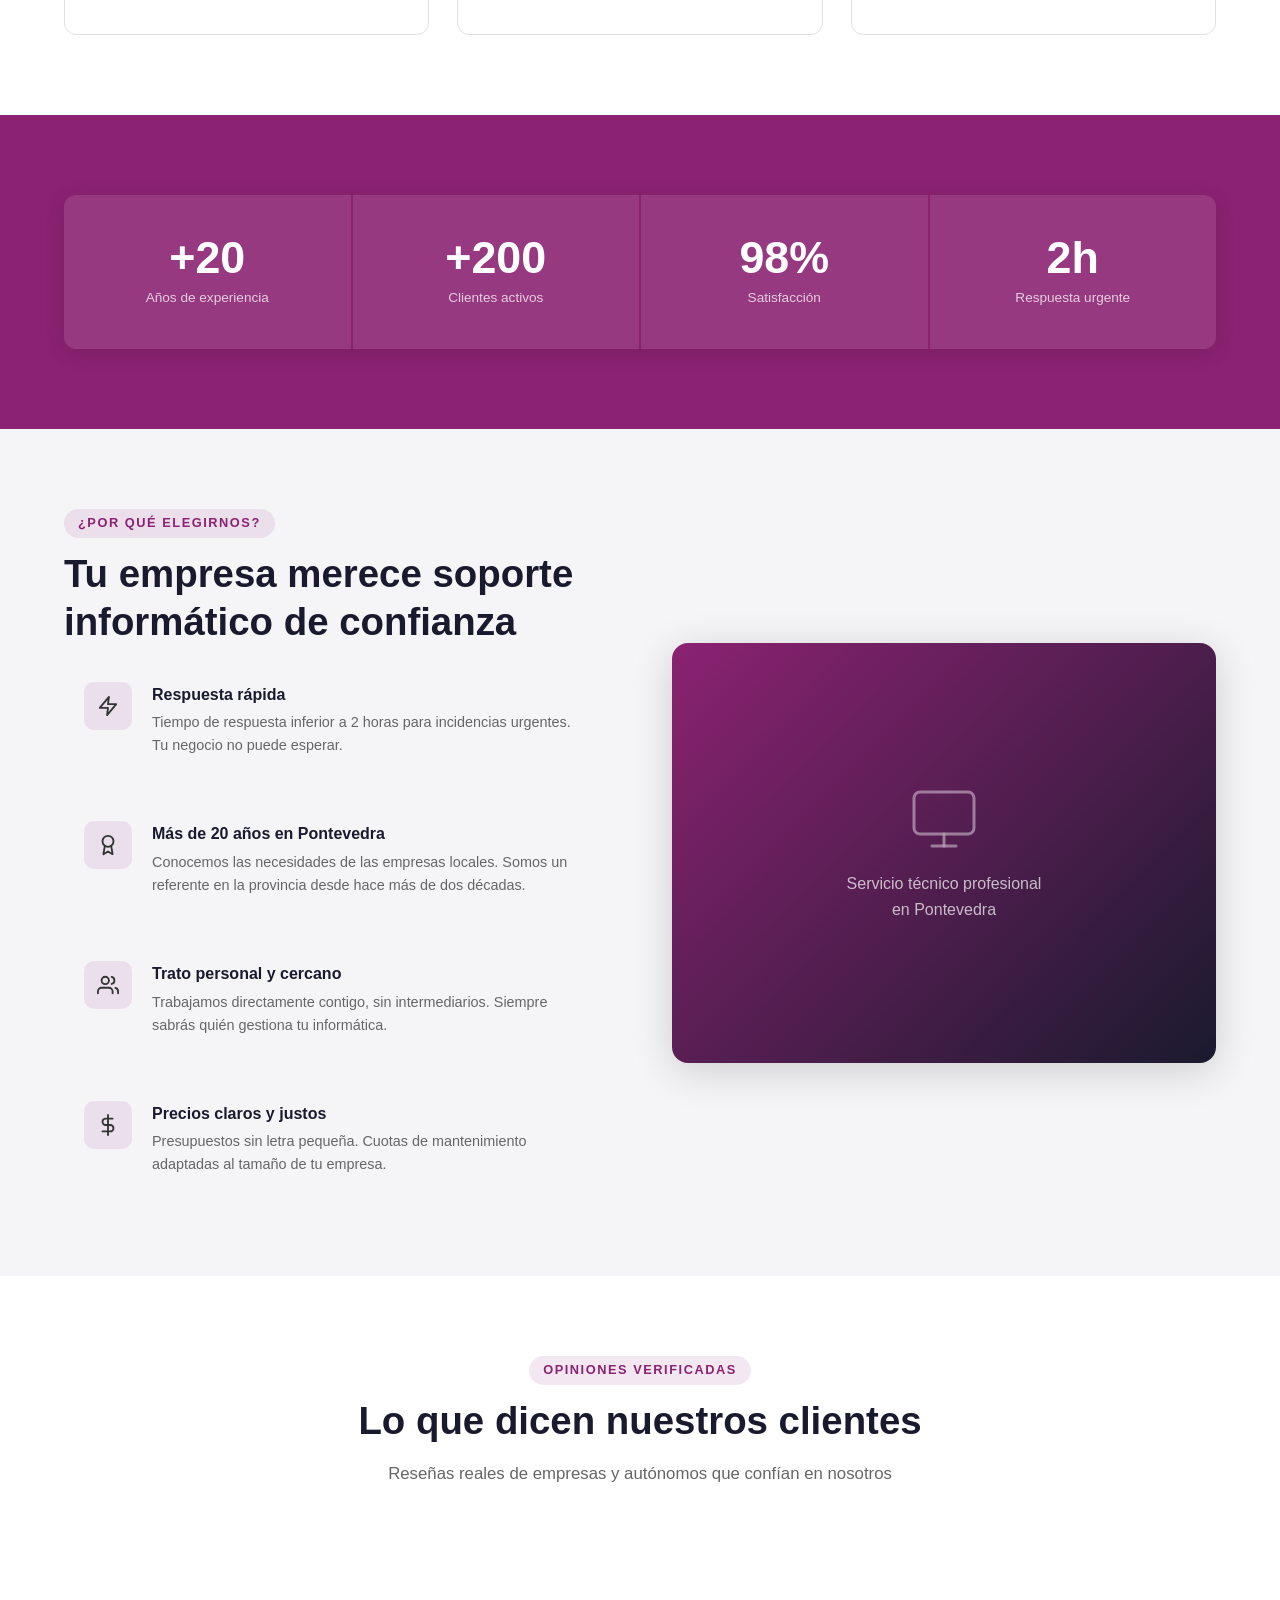
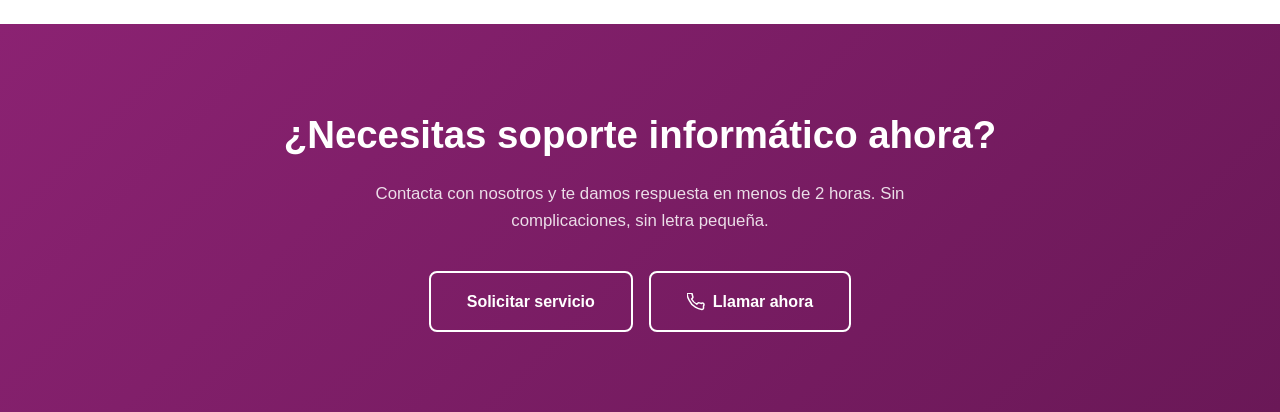
==== commit 48a90dd2: "Sustituir widget Trustpilot por placeholder Trustindex https://claude.ai/code/session_01UNeY5hsbKQz2" ====
--- a/index.html
+++ b/index.html
@@ -346,22 +346,8 @@
           <p class="section__subtitle">Reseñas reales de empresas y autónomos que confían en nosotros</p>
         </div>
 
-        <!-- Trustpilot widget – carrusel de reseñas -->
-        <!-- INSTRUCCIONES: Sustituye BUSINESS_UNIT_ID por el ID de tu cuenta en Trustpilot -->
-        <!-- Lo encuentras en business.trustpilot.com → Integraciones → Widgets -->
-        <div class="trustpilot-widget"
-          data-locale="es-ES"
-          data-template-id="53aa8912dec7e10d38f59f36"
-          data-businessunit-id="BUSINESS_UNIT_ID"
-          data-style-height="140px"
-          data-style-width="100%"
-          data-theme="light"
-          data-stars="4,5">
-          <a href="https://es.trustpilot.com/review/zonagalicia.com" target="_blank" rel="noopener noreferrer">
-            Ver opiniones en Trustpilot
-          </a>
-        </div>
-        <script type="text/javascript" src="//widget.trustpilot.com/bootstrap/v5/tp.widget.bootstrap.min.js" async></script>
+        <!-- TRUSTINDEX: pega aquí el shortcode del plugin, ejemplo: -->
+        <!-- [trustindex no-cache=true] -->
 
       </div>
     </section>
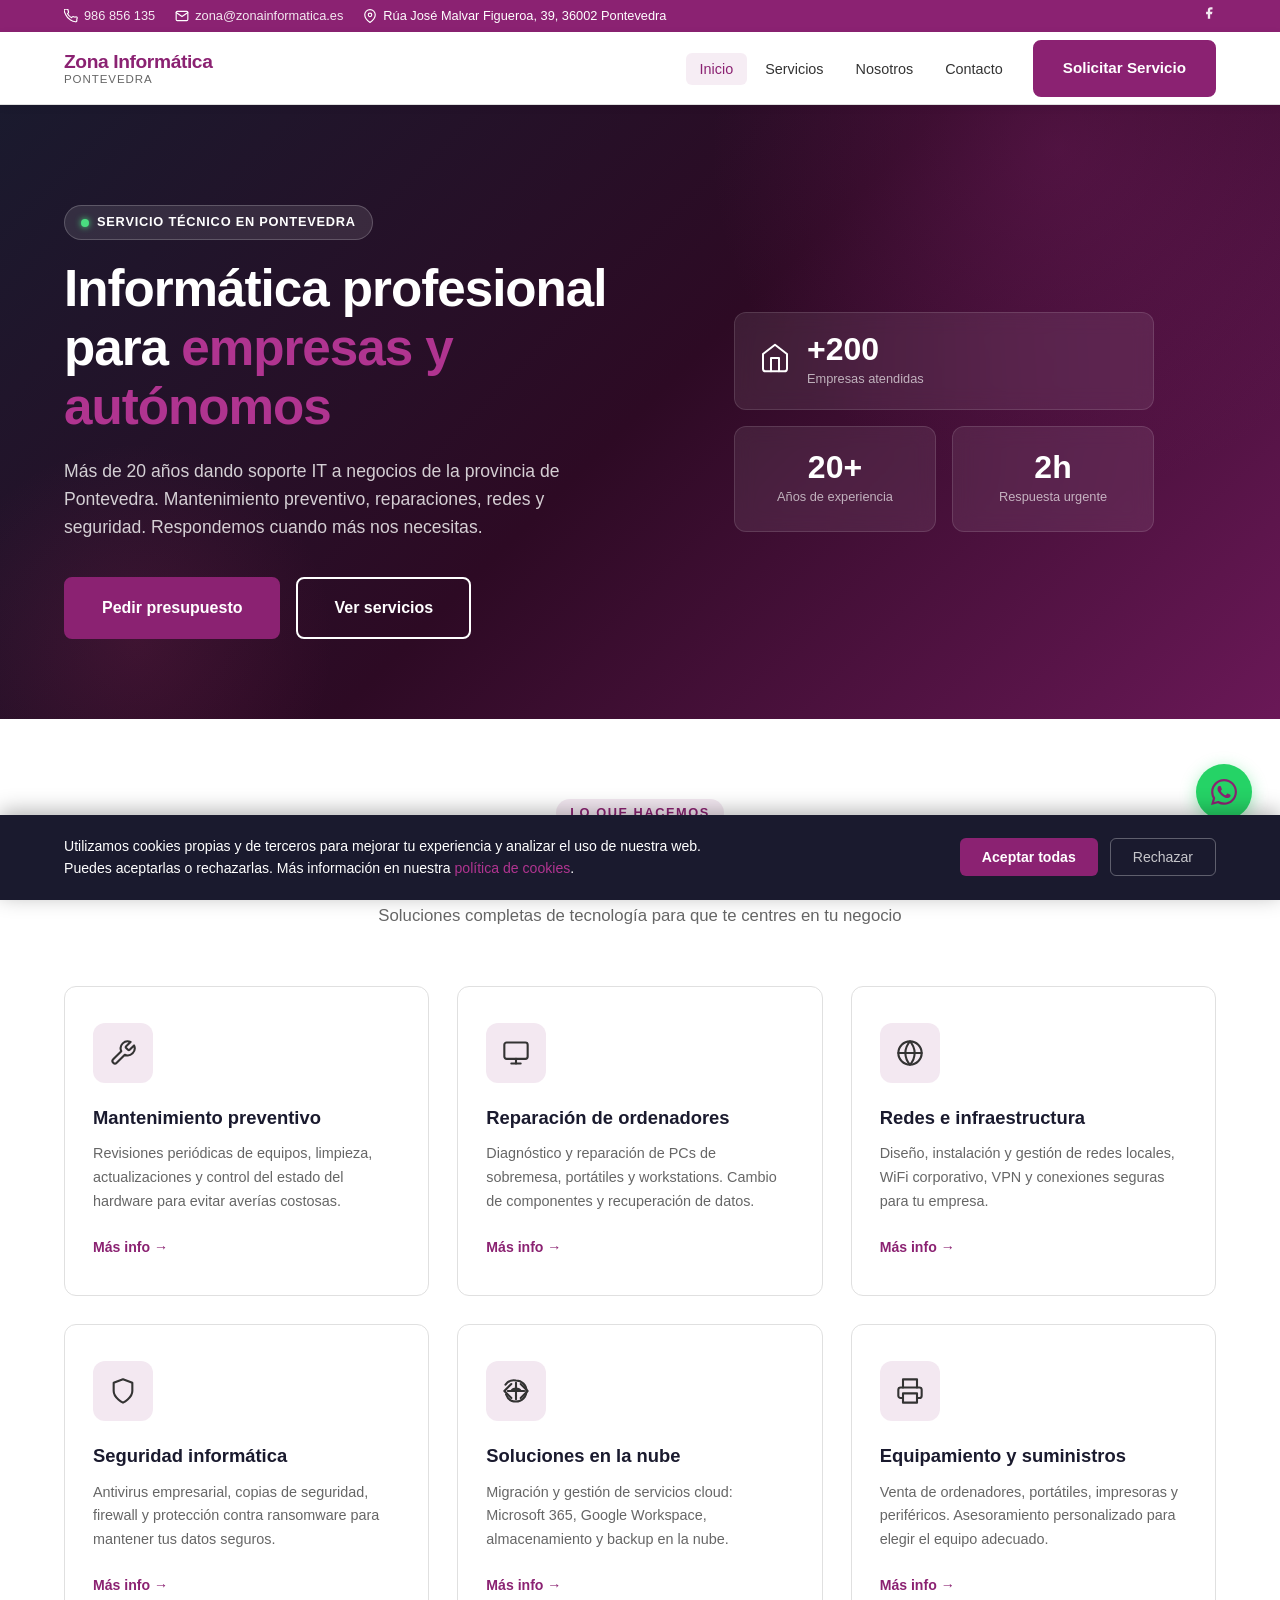
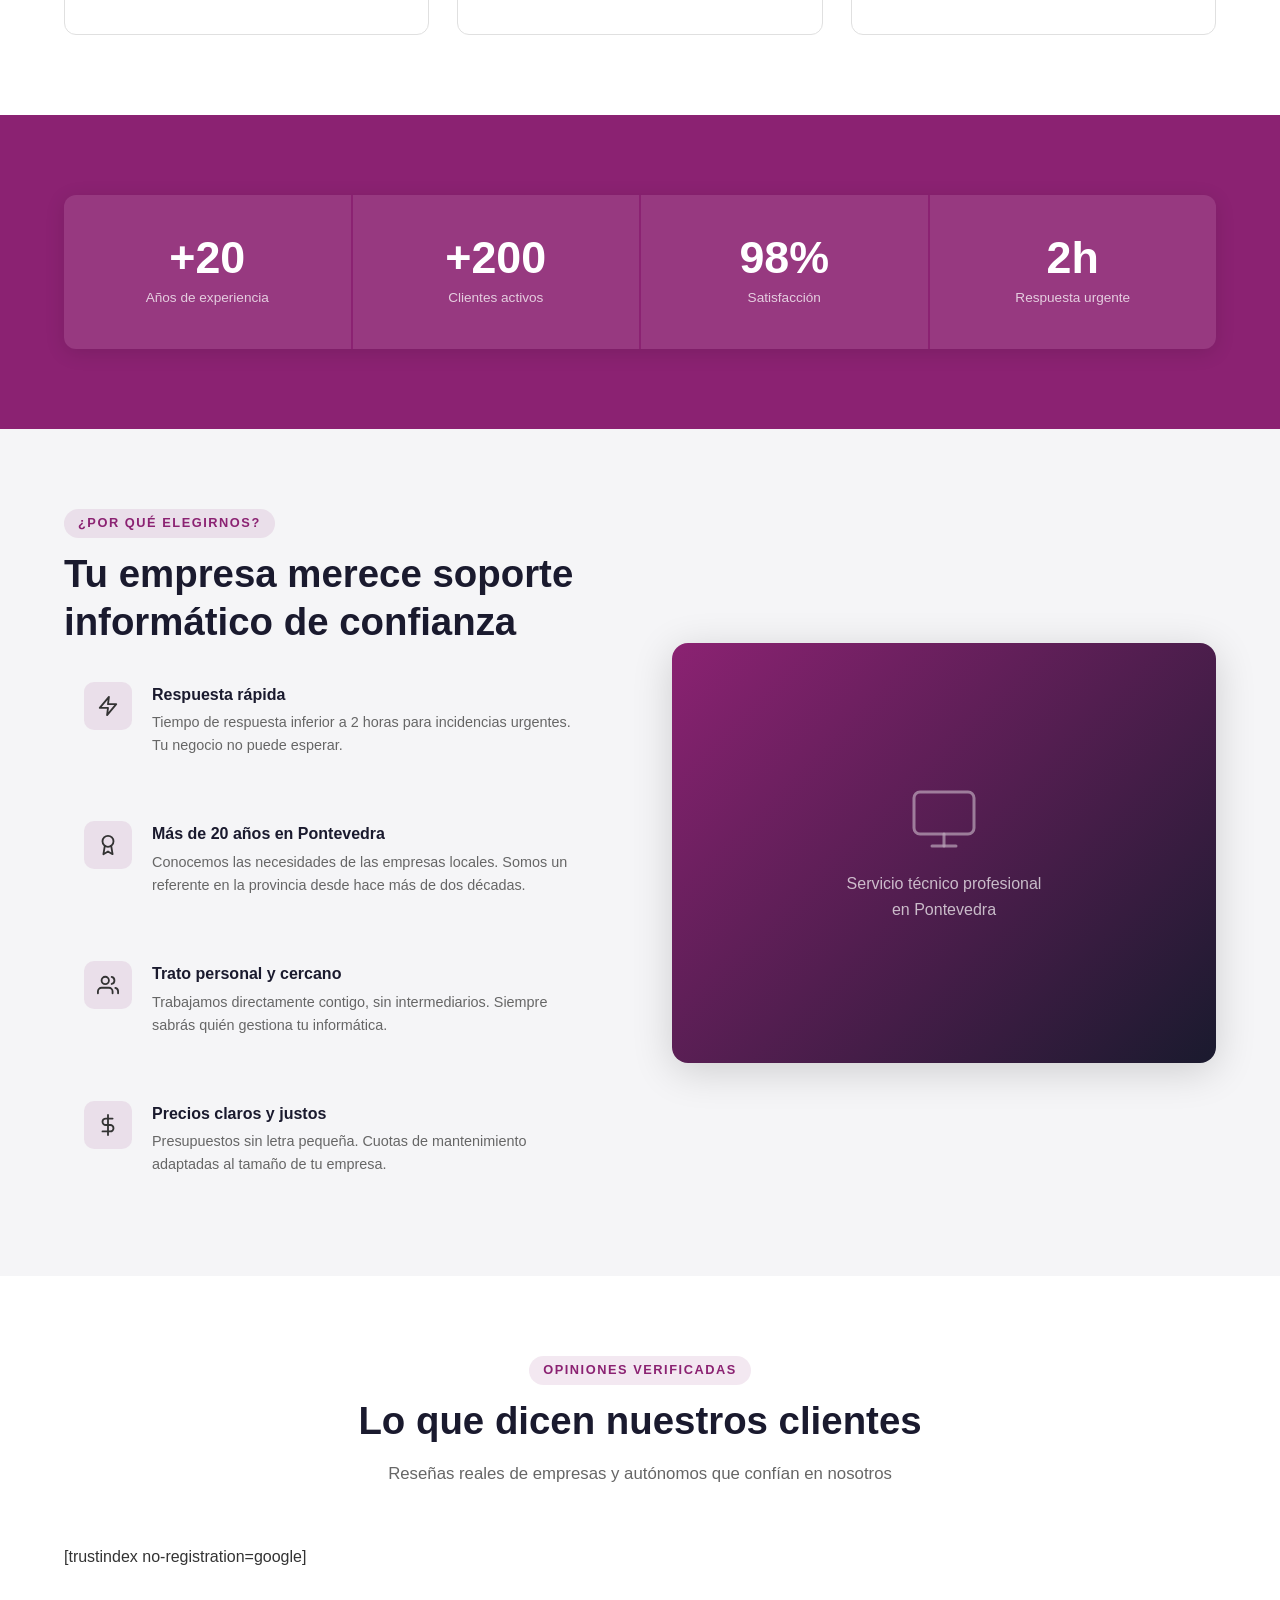
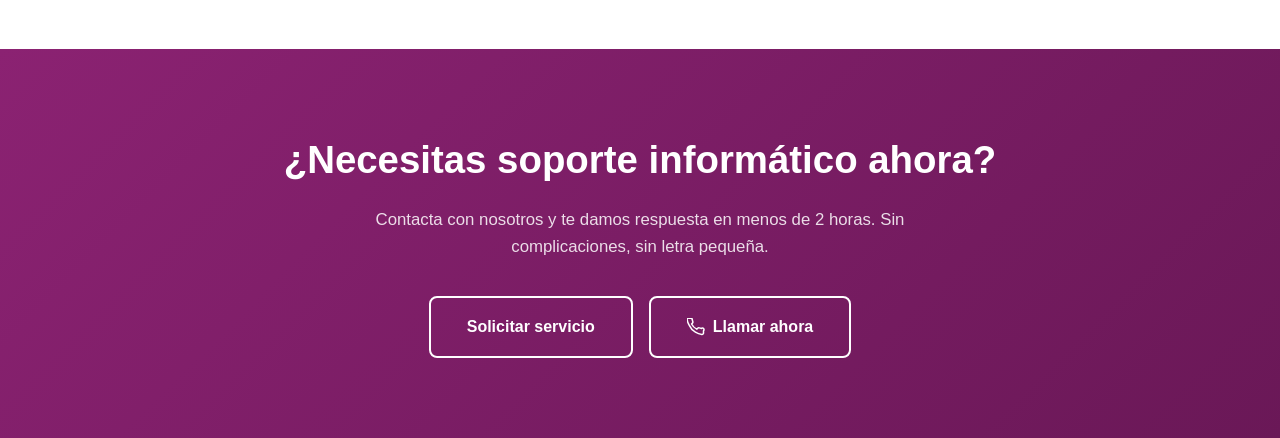
==== commit 53721195: "Actualizar datos reales: email, CIF, dirección y Schema.org - Email: info@zonagalicia.com → zona@zon" ====
--- a/index.html
+++ b/index.html
@@ -39,13 +39,13 @@
     "description": "Servicio técnico y mantenimiento informático para empresas y autónomos en la provincia de Pontevedra.",
     "url": "https://www.zonagalicia.com",
     "telephone": "+34-986-856-135",
-    "email": "info@zonagalicia.com",
+    "email": "zona@zonainformatica.es",
     "address": {
       "@type": "PostalAddress",
-      "streetAddress": "Rúa de Benito Corbal, 39",
+      "streetAddress": "Rúa José Malvar Figueroa, 39",
       "addressLocality": "Pontevedra",
       "addressRegion": "Galicia",
-      "postalCode": "36001",
+      "postalCode": "36002",
       "addressCountry": "ES"
     },
     "geo": {
@@ -87,11 +87,11 @@
           </span>
           <span class="topbar__item">
             <svg width="14" height="14" viewBox="0 0 24 24" fill="none" stroke="currentColor" stroke-width="2" stroke-linecap="round" stroke-linejoin="round" aria-hidden="true"><path d="M4 4h16c1.1 0 2 .9 2 2v12c0 1.1-.9 2-2 2H4c-1.1 0-2-.9-2-2V6c0-1.1.9-2 2-2z"/><polyline points="22,6 12,13 2,6"/></svg>
-            <a href="mailto:info@zonagalicia.com">info@zonagalicia.com</a>
+            <a href="mailto:zona@zonainformatica.es">zona@zonainformatica.es</a>
           </span>
           <span class="topbar__item">
             <svg width="14" height="14" viewBox="0 0 24 24" fill="none" stroke="currentColor" stroke-width="2" stroke-linecap="round" stroke-linejoin="round" aria-hidden="true"><path d="M21 10c0 7-9 13-9 13s-9-6-9-13a9 9 0 0118 0z"/><circle cx="12" cy="10" r="3"/></svg>
-            Pontevedra, Galicia
+            Rúa José Malvar Figueroa, 39, 36002 Pontevedra
           </span>
         </div>
         <div class="topbar__social">
@@ -346,8 +346,7 @@
           <p class="section__subtitle">Reseñas reales de empresas y autónomos que confían en nosotros</p>
         </div>
 
-        <!-- TRUSTINDEX: pega aquí el shortcode del plugin, ejemplo: -->
-        <!-- [trustindex no-cache=true] -->
+        [trustindex no-registration=google]
 
       </div>
     </section>
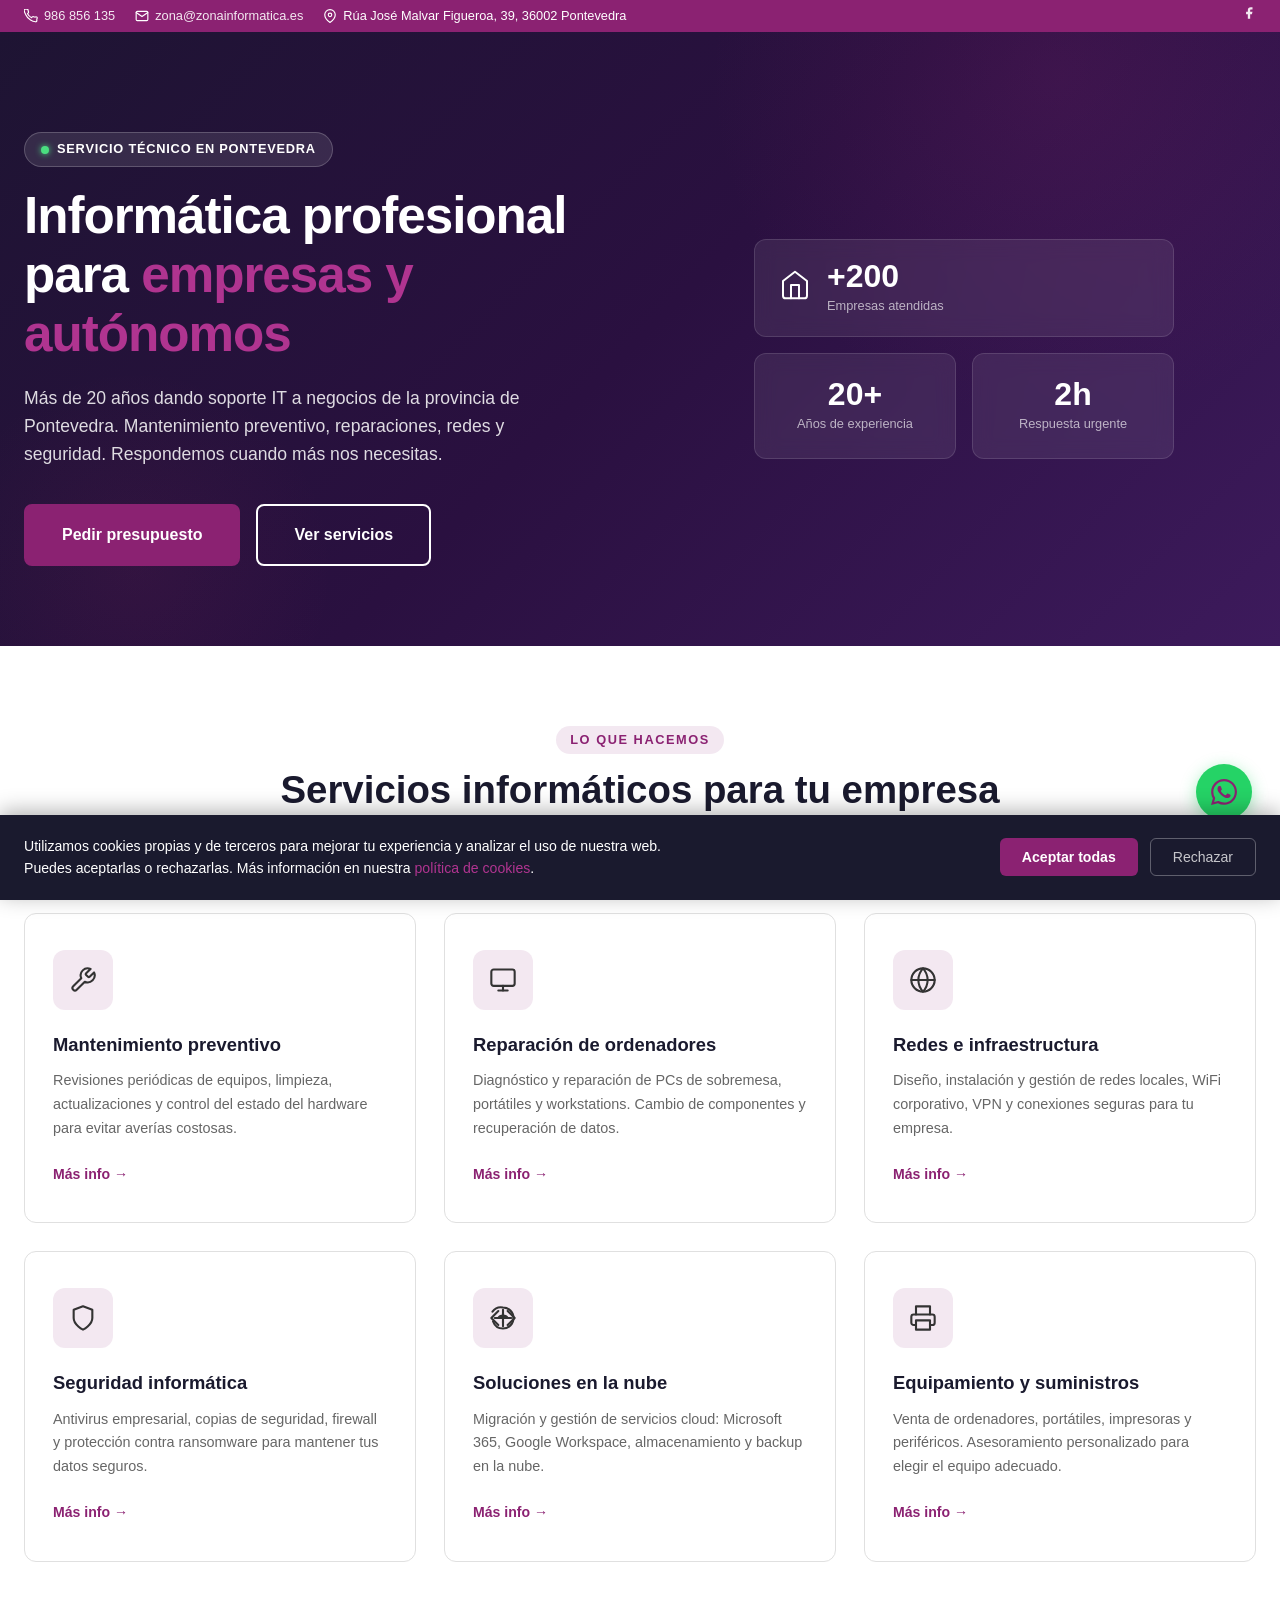
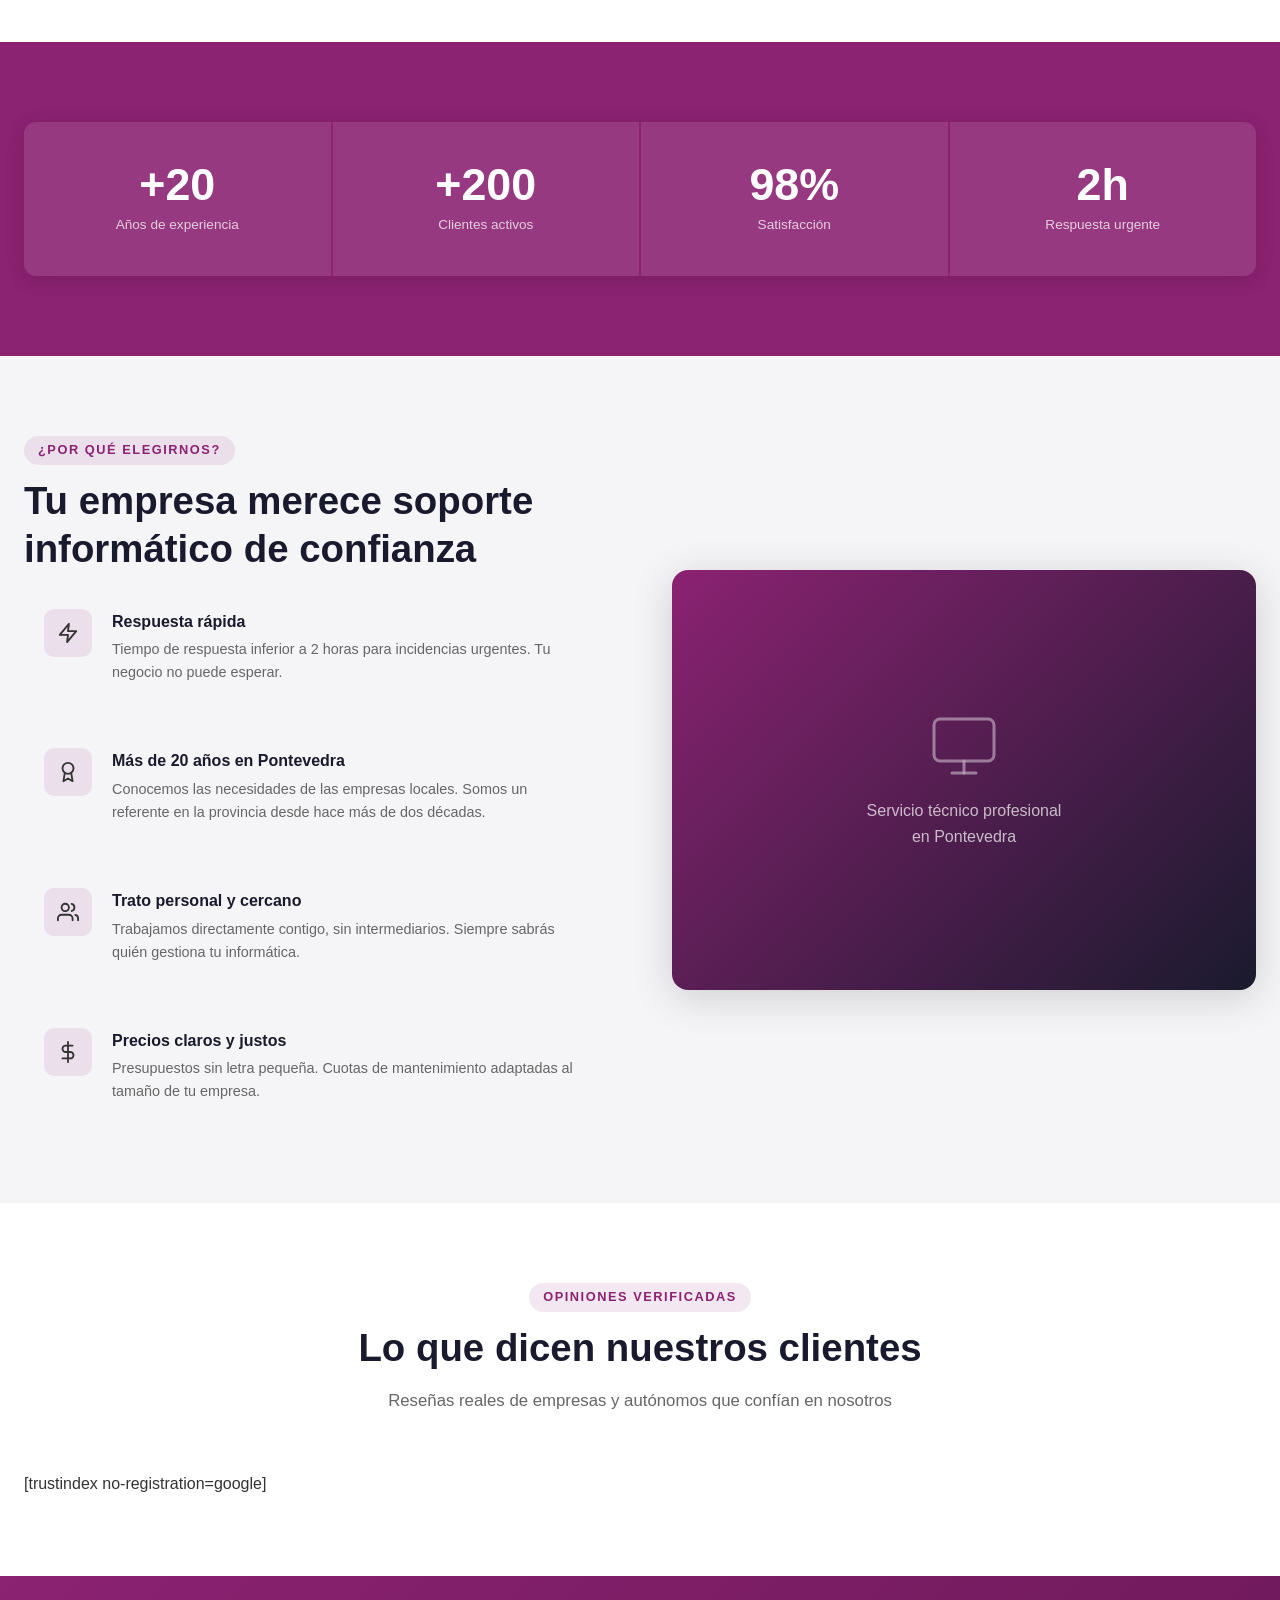
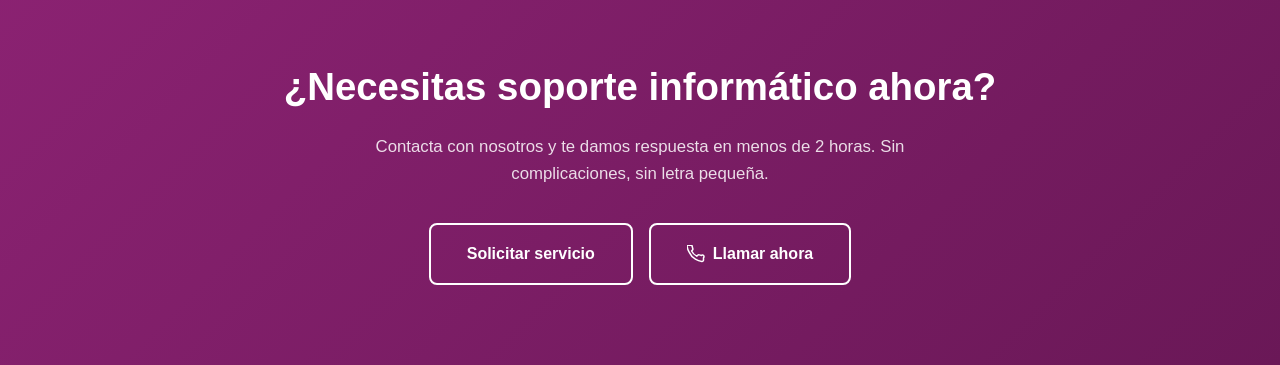
==== commit 0095c762: "Eliminar menú HTML, suavizar hero, ampliar ancho, corregir scroll/móvil - Eliminado <header>/<nav> d" ====
--- a/index.html
+++ b/index.html
@@ -73,9 +73,6 @@
 </head>
 <body>
 
-  <!-- Skip link (accessibility) -->
-  <a class="skip-link" href="#main-content">Saltar al contenido principal</a>
-
   <!-- Top Bar -->
   <div class="topbar" role="banner">
     <div class="container">
@@ -103,34 +100,6 @@
     </div>
   </div>
 
-  <!-- Header -->
-  <header class="site-header" role="banner">
-    <div class="container">
-      <nav class="navbar" role="navigation" aria-label="Navegación principal">
-        <a href="index.html" class="navbar__brand" aria-label="Zona Informática Pontevedra – Inicio">
-          <img src="img/logo.png" alt="Logotipo Zona Informática" class="navbar__logo" width="48" height="48"
-            onerror="this.style.display='none'">
-          <div class="navbar__brand-text">
-            <span class="navbar__brand-name">Zona Informática</span>
-            <span class="navbar__brand-sub">Pontevedra</span>
-          </div>
-        </a>
-
-        <button class="navbar__toggle" id="navToggle" aria-controls="mainNav" aria-expanded="false" aria-label="Abrir menú">
-          <span></span><span></span><span></span>
-        </button>
-
-        <ul class="navbar__nav" id="mainNav" role="list">
-          <li><a href="index.html" class="navbar__link active" aria-current="page">Inicio</a></li>
-          <li><a href="servicios.html" class="navbar__link">Servicios</a></li>
-          <li><a href="sobre-nosotros.html" class="navbar__link">Nosotros</a></li>
-          <li><a href="contacto.html" class="navbar__link">Contacto</a></li>
-          <li class="navbar__cta"><a href="contacto.html" class="btn btn--primary">Solicitar Servicio</a></li>
-        </ul>
-      </nav>
-    </div>
-  </header>
-
   <!-- Main Content -->
   <main id="main-content">
 
--- a/css/style.css
+++ b/css/style.css
@@ -22,7 +22,7 @@
   --shadow-lg: 0 8px 40px rgba(0,0,0,0.16);
   --radius: 8px;
   --transition: 0.3s ease;
-  --max-width: 1200px;
+  --max-width: 1380px;
 }
 
 /* --- Reset & Base --- */
@@ -31,6 +31,7 @@
 html {
   scroll-behavior: smooth;
   font-size: 16px;
+  overflow-x: hidden;
 }
 
 body {
@@ -38,6 +39,8 @@
   color: var(--color-text);
   background: var(--color-white);
   line-height: 1.6;
+  overflow-x: hidden;
+  width: 100%;
 }
 
 img { max-width: 100%; height: auto; display: block; }
@@ -267,8 +270,8 @@
 
 /* --- Hero --- */
 .hero {
-  background: linear-gradient(135deg, var(--color-dark) 0%, #2d0a24 50%, var(--color-primary-dark) 100%);
-  color: var(--color-white);
+  background: linear-gradient(135deg, #1e1433 0%, #2a1040 50%, #3d1a5c 100%);
+  color: #ffffff;
   padding: 100px 0 80px;
   position: relative;
   overflow: hidden;
@@ -281,7 +284,7 @@
   right: -10%;
   width: 700px;
   height: 700px;
-  background: radial-gradient(circle, rgba(139,34,114,0.3) 0%, transparent 70%);
+  background: radial-gradient(circle, rgba(139,34,114,0.18) 0%, transparent 70%);
   pointer-events: none;
 }
 
@@ -292,9 +295,11 @@
   left: -5%;
   width: 400px;
   height: 400px;
-  background: radial-gradient(circle, rgba(192,48,110,0.15) 0%, transparent 70%);
+  background: radial-gradient(circle, rgba(192,48,110,0.08) 0%, transparent 70%);
   pointer-events: none;
 }
+
+.hero *, .hero a { color: inherit; }
 
 .hero__inner {
   display: grid;
@@ -340,6 +345,7 @@
   line-height: 1.15;
   margin-bottom: 20px;
   letter-spacing: -0.02em;
+  color: #ffffff;
 }
 
 .hero__title em {
@@ -349,7 +355,7 @@
 
 .hero__text {
   font-size: 1.1rem;
-  color: rgba(255,255,255,0.8);
+  color: rgba(255,255,255,0.85);
   margin-bottom: 36px;
   max-width: 520px;
 }
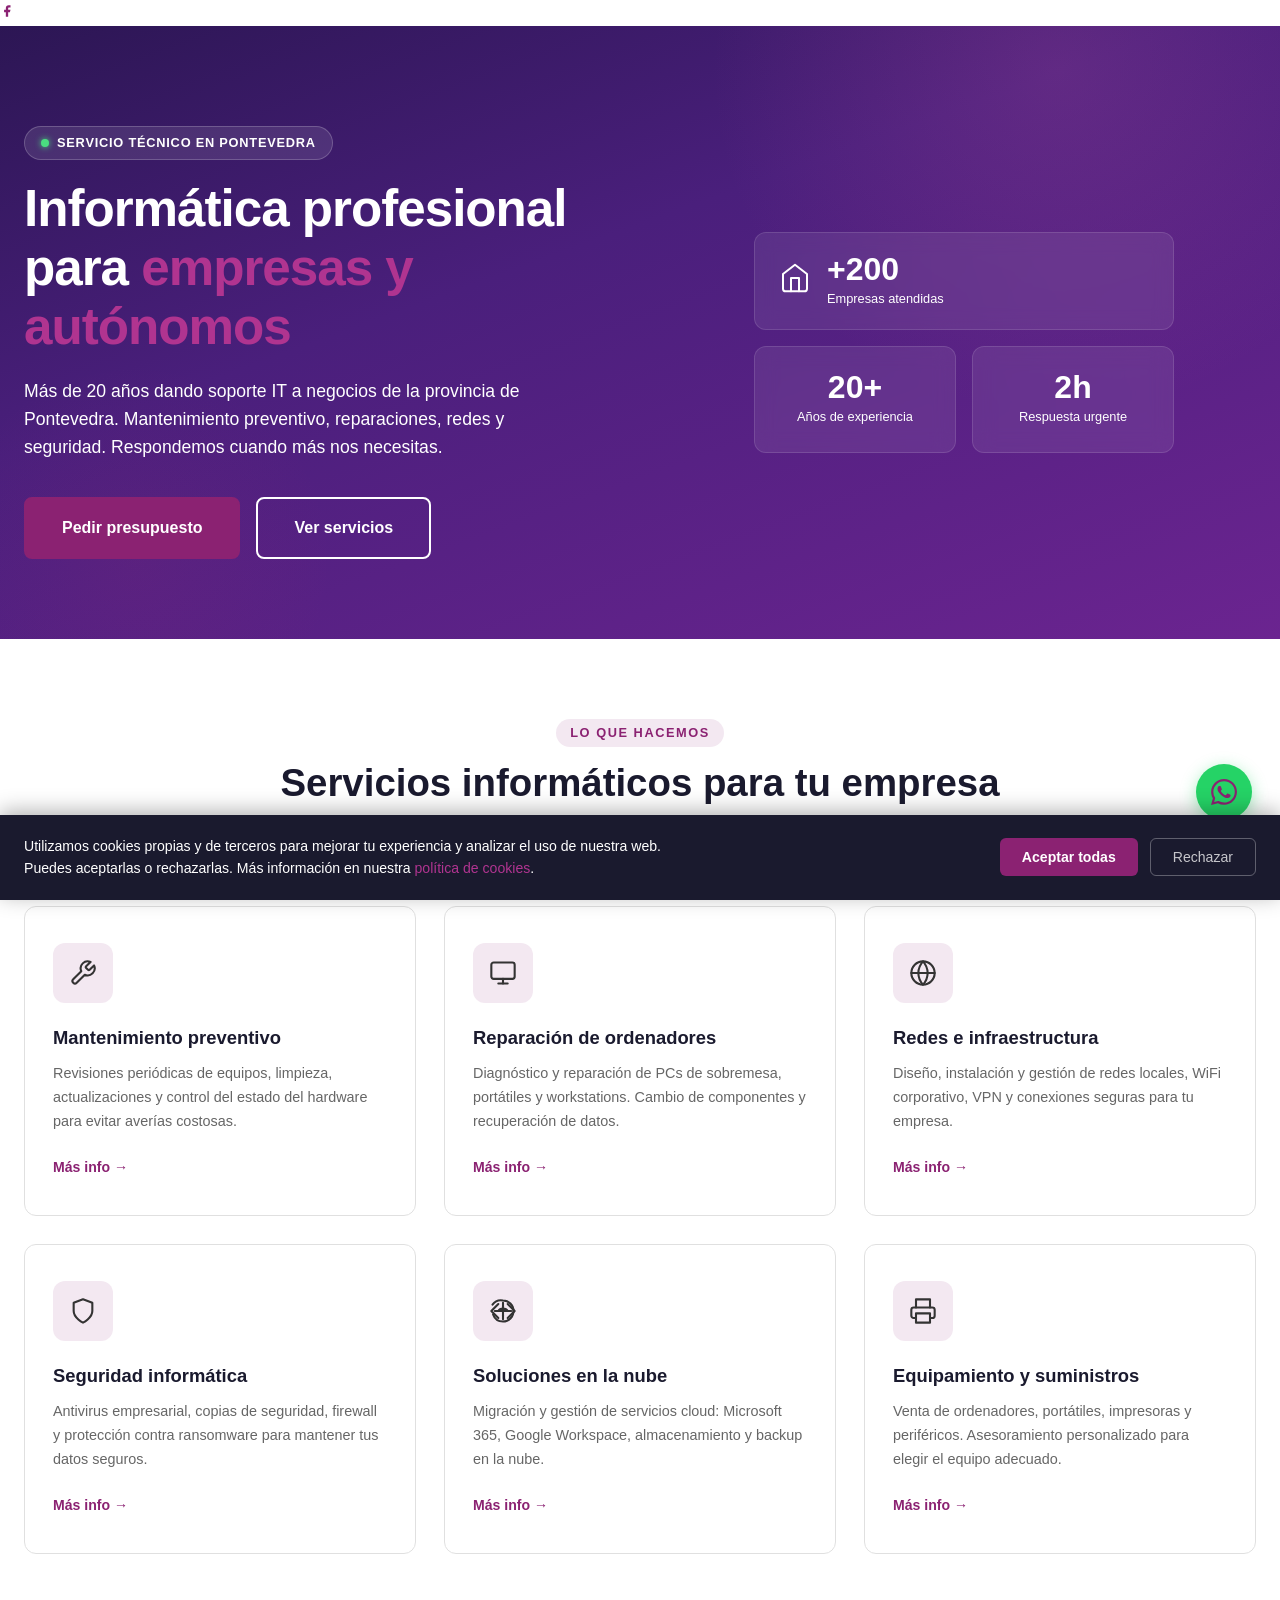
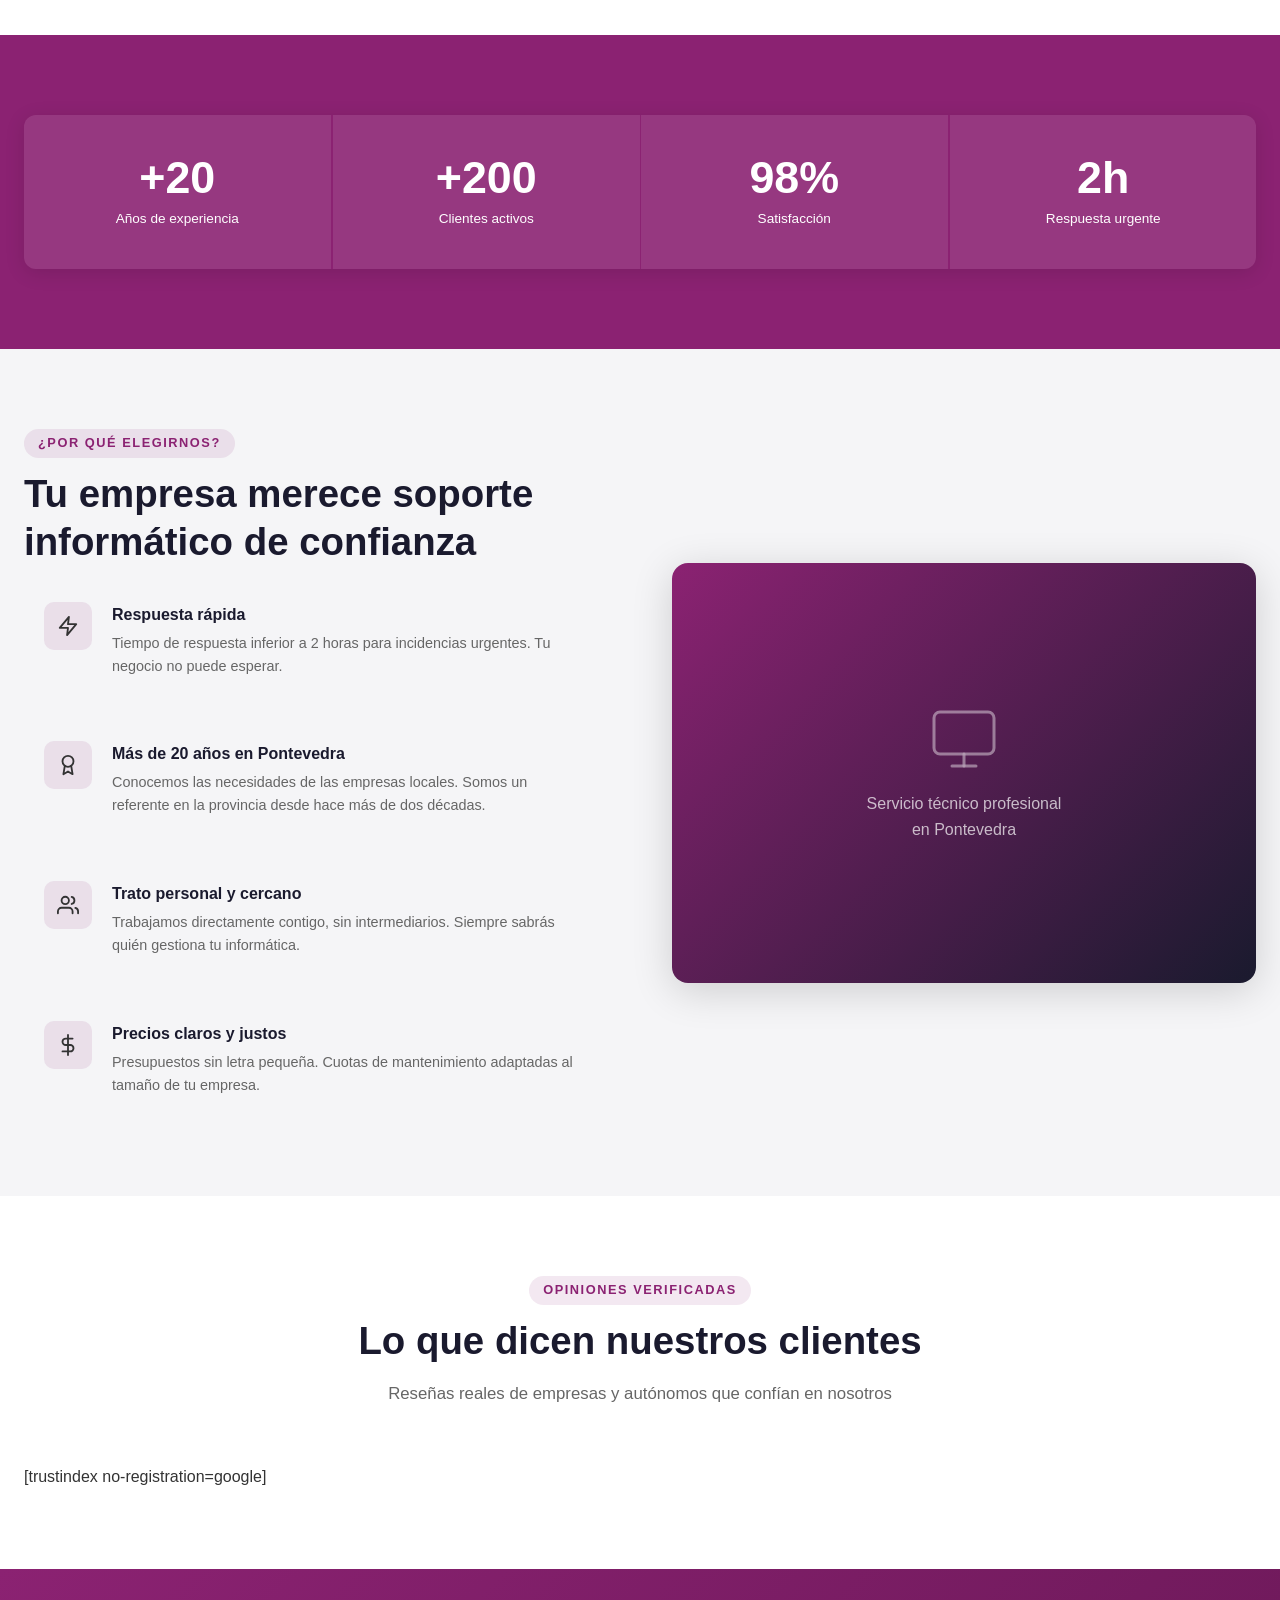
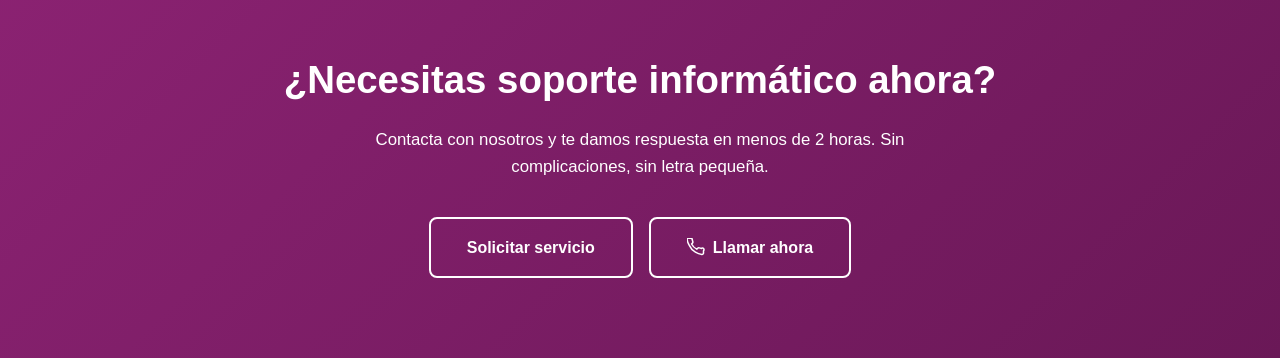
==== commit fc573b50: "Eliminar topbar, aclarar hero, corregir scroll lento en PC - Topbar eliminado de las 7 páginas - scr" ====
--- a/index.html
+++ b/index.html
@@ -72,25 +72,6 @@
   </script>
 </head>
 <body>
-
-  <!-- Top Bar -->
-  <div class="topbar" role="banner">
-    <div class="container">
-      <div class="topbar__inner">
-        <div class="topbar__contacts">
-          <span class="topbar__item">
-            <svg width="14" height="14" viewBox="0 0 24 24" fill="none" stroke="currentColor" stroke-width="2" stroke-linecap="round" stroke-linejoin="round" aria-hidden="true"><path d="M22 16.92v3a2 2 0 01-2.18 2 19.79 19.79 0 01-8.63-3.07A19.5 19.5 0 013.07 9.81a19.79 19.79 0 01-3.07-8.67A2 2 0 012 .18h3a2 2 0 012 1.72c.127.96.361 1.903.7 2.81a2 2 0 01-.45 2.11L6.09 8a16 16 0 006.91 6.91l1.27-1.27a2 2 0 012.11-.45c.907.339 1.85.573 2.81.7A2 2 0 0122 16.92z"/></svg>
-            <a href="tel:+34986856135">986 856 135</a>
-          </span>
-          <span class="topbar__item">
-            <svg width="14" height="14" viewBox="0 0 24 24" fill="none" stroke="currentColor" stroke-width="2" stroke-linecap="round" stroke-linejoin="round" aria-hidden="true"><path d="M4 4h16c1.1 0 2 .9 2 2v12c0 1.1-.9 2-2 2H4c-1.1 0-2-.9-2-2V6c0-1.1.9-2 2-2z"/><polyline points="22,6 12,13 2,6"/></svg>
-            <a href="mailto:zona@zonainformatica.es">zona@zonainformatica.es</a>
-          </span>
-          <span class="topbar__item">
-            <svg width="14" height="14" viewBox="0 0 24 24" fill="none" stroke="currentColor" stroke-width="2" stroke-linecap="round" stroke-linejoin="round" aria-hidden="true"><path d="M21 10c0 7-9 13-9 13s-9-6-9-13a9 9 0 0118 0z"/><circle cx="12" cy="10" r="3"/></svg>
-            Rúa José Malvar Figueroa, 39, 36002 Pontevedra
-          </span>
-        </div>
         <div class="topbar__social">
           <a href="https://www.facebook.com/zonainformaticapontevedra" target="_blank" rel="noopener noreferrer" aria-label="Facebook de Zona Informática">
             <svg width="14" height="14" viewBox="0 0 24 24" fill="currentColor" aria-hidden="true"><path d="M18 2h-3a5 5 0 00-5 5v3H7v4h3v8h4v-8h3l1-4h-4V7a1 1 0 011-1h3z"/></svg>
--- a/css/style.css
+++ b/css/style.css
@@ -29,9 +29,9 @@
 *, *::before, *::after { box-sizing: border-box; margin: 0; padding: 0; }
 
 html {
-  scroll-behavior: smooth;
   font-size: 16px;
   overflow-x: hidden;
+  -webkit-text-size-adjust: 100%;
 }
 
 body {
@@ -41,6 +41,7 @@
   line-height: 1.6;
   overflow-x: hidden;
   width: 100%;
+  -webkit-overflow-scrolling: touch;
 }
 
 img { max-width: 100%; height: auto; display: block; }
@@ -96,7 +97,7 @@
   margin-bottom: 16px;
 }
 .section--dark .section__title,
-.section--primary .section__title { color: var(--color-white); }
+.section--primary .section__title { color: #ffffff !important; }
 
 .section__subtitle {
   font-size: 1.05rem;
@@ -105,7 +106,7 @@
   margin: 0 auto;
 }
 .section--dark .section__subtitle,
-.section--primary .section__subtitle { color: rgba(255,255,255,0.8); }
+.section--primary .section__subtitle { color: rgba(255,255,255,0.85) !important; }
 
 /* --- Buttons --- */
 .btn {
@@ -270,7 +271,7 @@
 
 /* --- Hero --- */
 .hero {
-  background: linear-gradient(135deg, #1e1433 0%, #2a1040 50%, #3d1a5c 100%);
+  background: linear-gradient(160deg, #2c1654 0%, #4a1f7c 40%, #6b2490 100%);
   color: #ffffff;
   padding: 100px 0 80px;
   position: relative;
@@ -284,7 +285,7 @@
   right: -10%;
   width: 700px;
   height: 700px;
-  background: radial-gradient(circle, rgba(139,34,114,0.18) 0%, transparent 70%);
+  background: radial-gradient(circle, rgba(180,80,160,0.22) 0%, transparent 70%);
   pointer-events: none;
 }
 
@@ -345,7 +346,7 @@
   line-height: 1.15;
   margin-bottom: 20px;
   letter-spacing: -0.02em;
-  color: #ffffff;
+  color: #ffffff !important;
 }
 
 .hero__title em {
@@ -648,6 +649,7 @@
   font-size: clamp(1.8rem, 3vw, 2.6rem);
   font-weight: 800;
   margin-bottom: 16px;
+  color: #ffffff !important;
 }
 
 .cta-banner__text {
@@ -1232,3 +1234,24 @@
   body { font-size: 12pt; }
   a[href]::after { content: " (" attr(href) ")"; font-size: 0.8em; }
 }
+
+/* --- Mobile scroll & rendering fixes --- */
+.fade-in {
+  will-change: transform, opacity;
+  -webkit-backface-visibility: hidden;
+  backface-visibility: hidden;
+}
+
+/* Force white text on all dark/colored backgrounds */
+.hero, .cta-banner, .section--primary, .section--dark,
+.stats-band, .topbar {
+  color: #ffffff;
+}
+.hero *, .cta-banner *, .section--primary *, .section--dark *,
+.stats-band *, .topbar * {
+  color: inherit;
+}
+.hero a, .cta-banner a, .section--primary a, .section--dark a,
+.stats-band a, .topbar a {
+  color: #ffffff;
+}
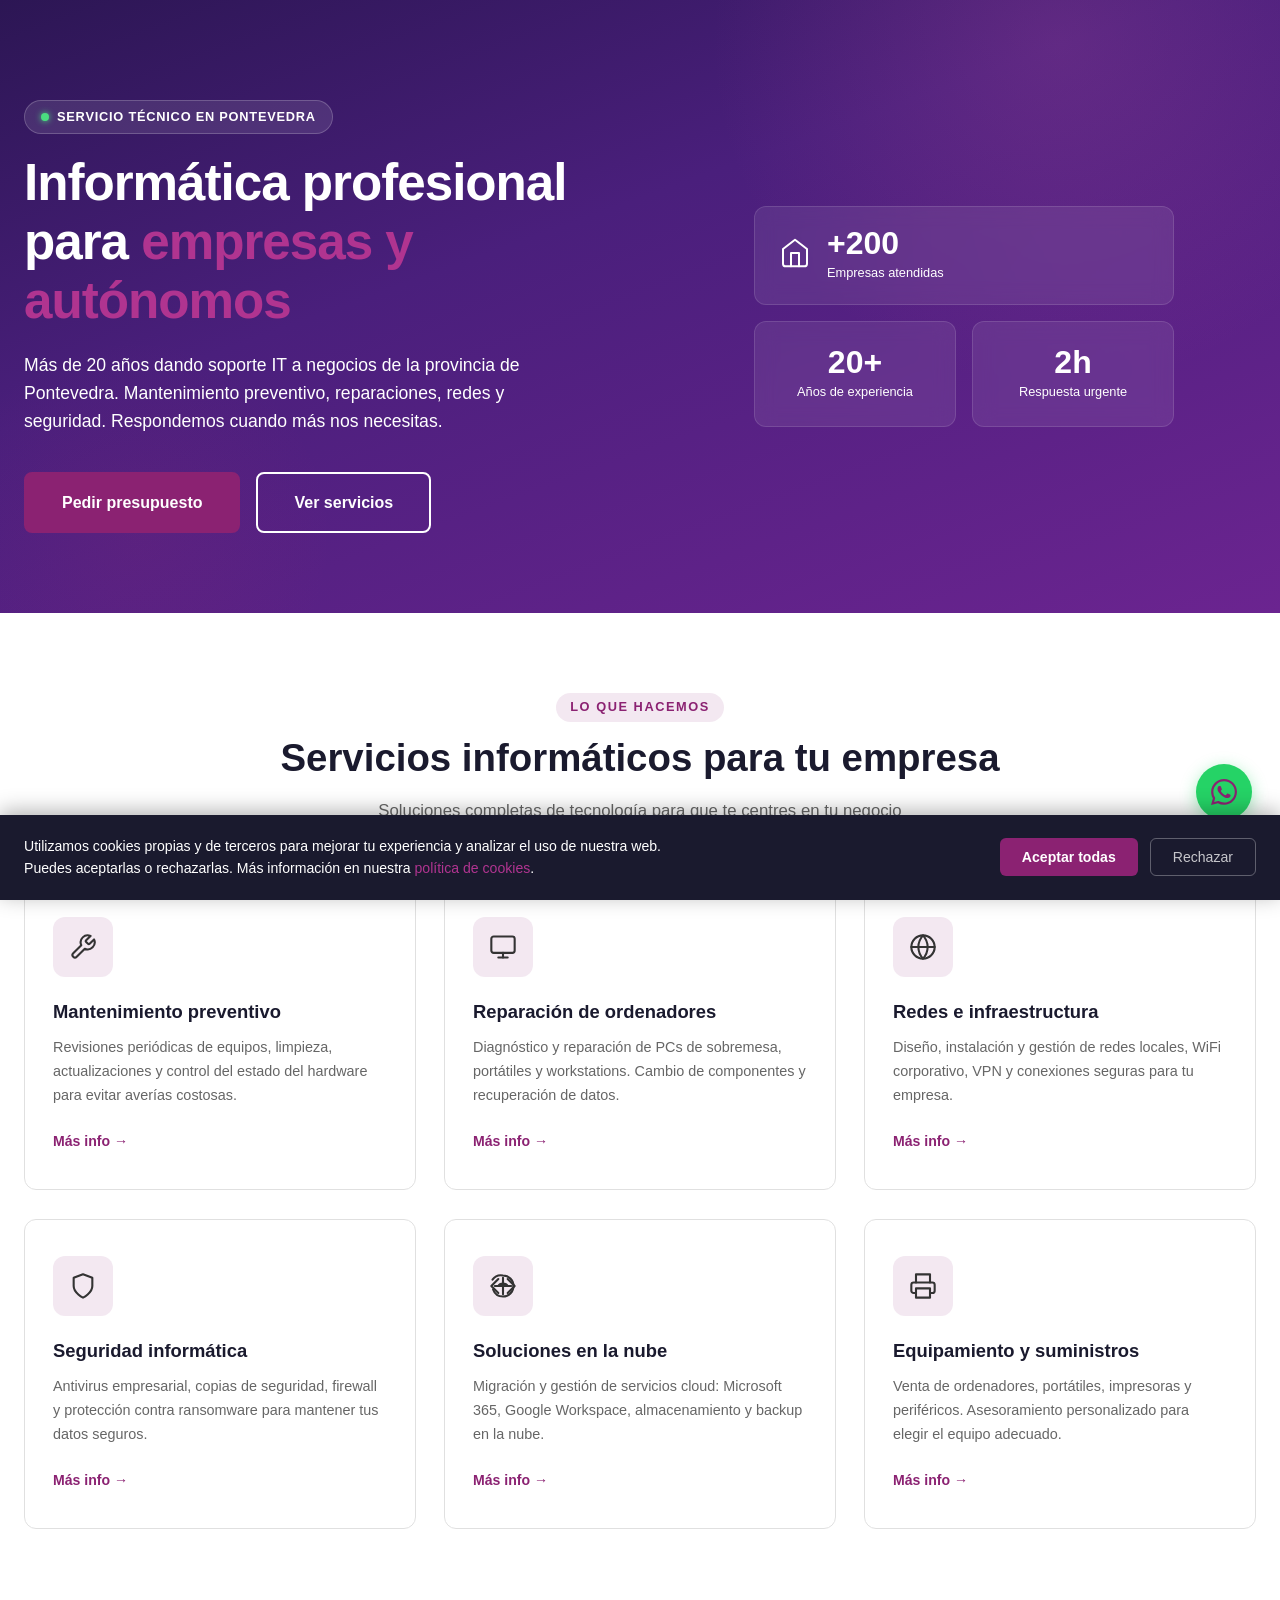
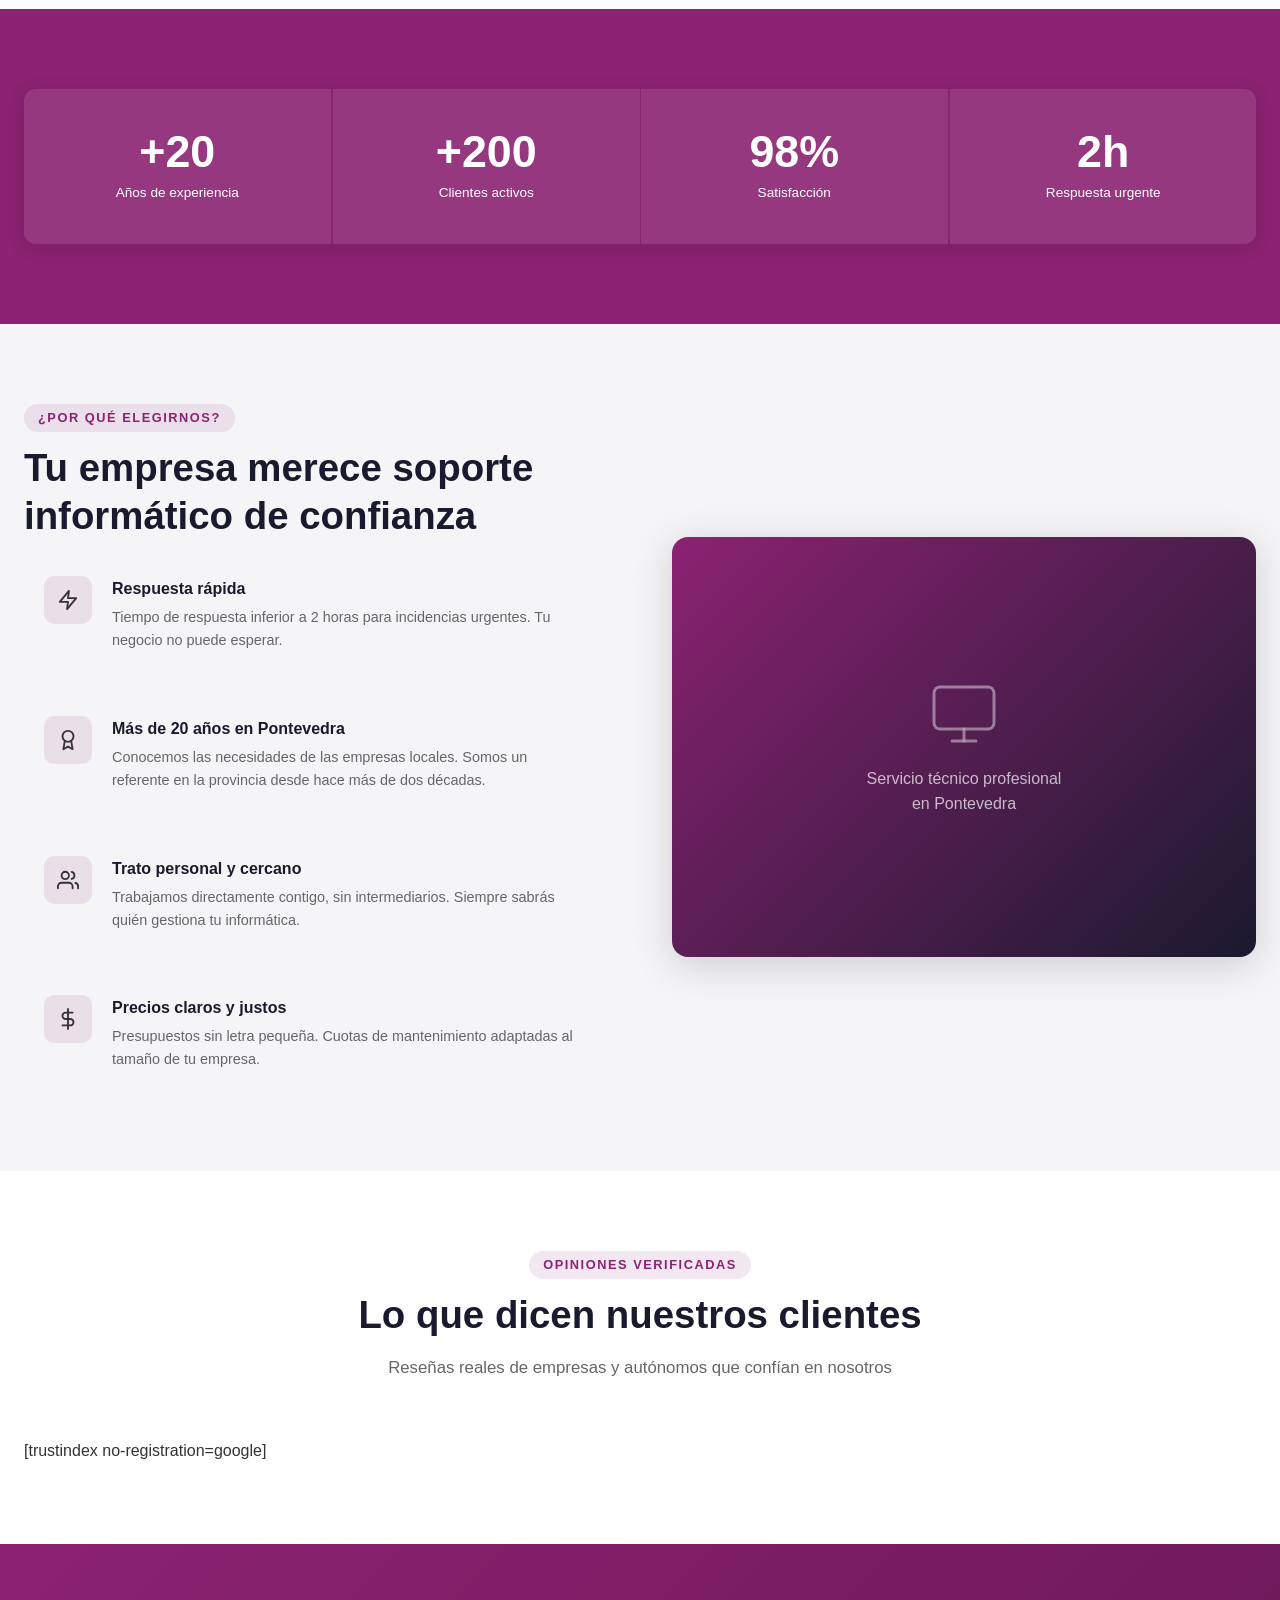
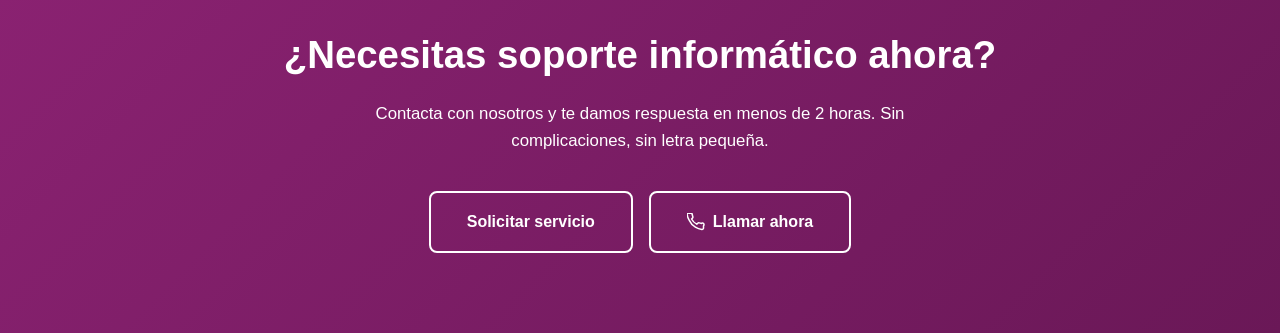
==== commit 1443be3c: "Eliminar todas las referencias a Facebook https://claude.ai/code/session_01UNeY5hsbKQz2AD8DS8StjE" ====
--- a/index.html
+++ b/index.html
@@ -67,16 +67,10 @@
         "closes": "20:00"
       }
     ],
-    "sameAs": ["https://www.facebook.com/zonainformaticapontevedra"]
   }
   </script>
 </head>
 <body>
-        <div class="topbar__social">
-          <a href="https://www.facebook.com/zonainformaticapontevedra" target="_blank" rel="noopener noreferrer" aria-label="Facebook de Zona Informática">
-            <svg width="14" height="14" viewBox="0 0 24 24" fill="currentColor" aria-hidden="true"><path d="M18 2h-3a5 5 0 00-5 5v3H7v4h3v8h4v-8h3l1-4h-4V7a1 1 0 011-1h3z"/></svg>
-          </a>
-        </div>
       </div>
     </div>
   </div>
--- a/css/style.css
+++ b/css/style.css
@@ -773,8 +773,8 @@
 
 /* --- Page Hero --- */
 .page-hero {
-  background: linear-gradient(135deg, var(--color-dark) 0%, #2d0a24 100%);
-  color: var(--color-white);
+  background: linear-gradient(160deg, #2c1654 0%, #4a1f7c 50%, #6b2490 100%);
+  color: #ffffff;
   padding: 64px 0 56px;
   text-align: center;
 }
@@ -796,6 +796,7 @@
   font-size: clamp(2rem, 4vw, 3rem);
   font-weight: 800;
   margin-bottom: 12px;
+  color: #ffffff !important;
 }
 
 .page-hero__subtitle {
@@ -1255,3 +1256,5 @@
 .stats-band a, .topbar a {
   color: #ffffff;
 }
+
+.service-detail-card__icon svg, .value-card__icon svg { color: var(--color-primary); }
